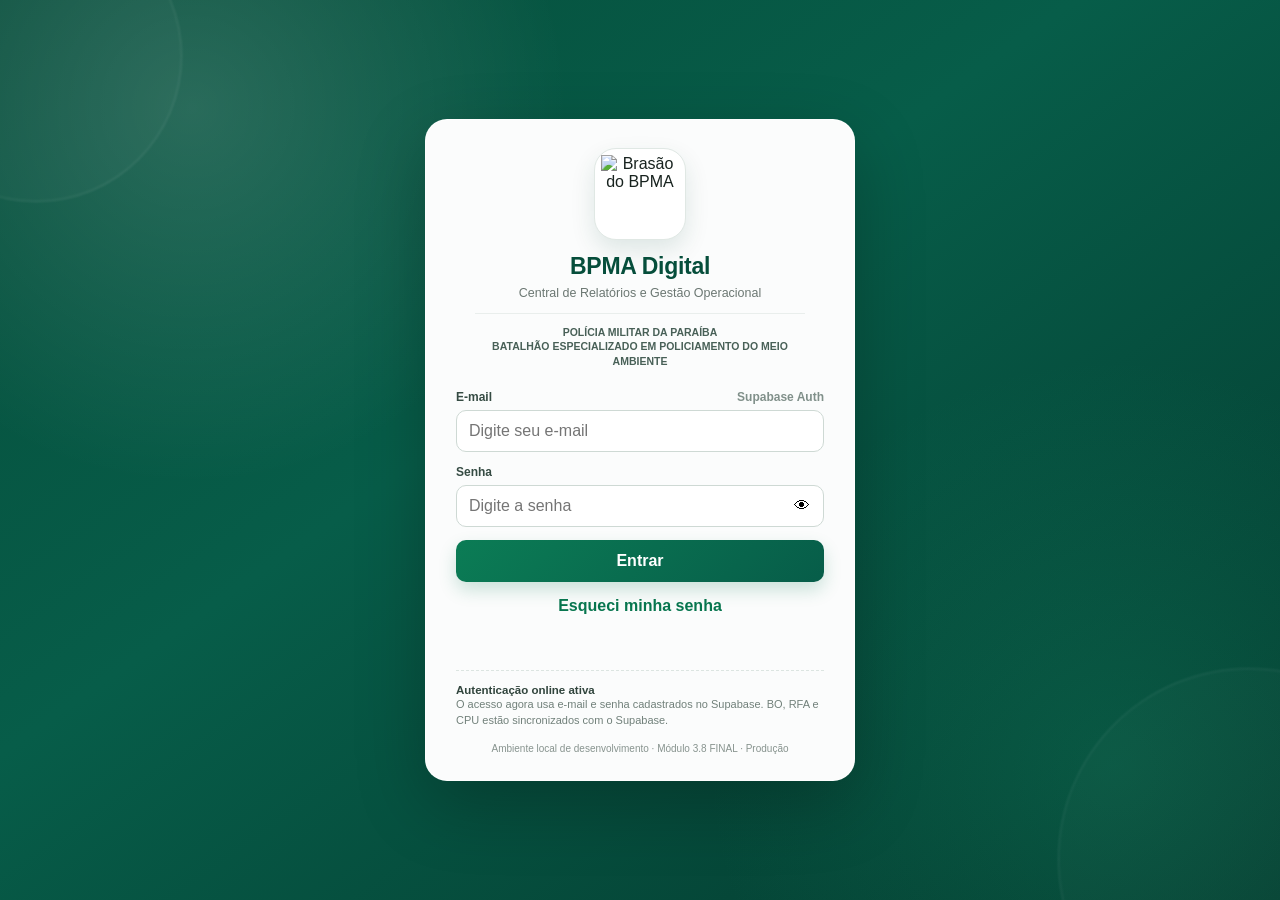
==== index.html @ 945efe62 "Add files via upload" ====
<!DOCTYPE html>
<html lang="pt-BR">
<head>
<meta charset="utf-8">
<meta name="viewport" content="width=device-width, initial-scale=1">
<title>BPMA Digital — Produção · 3.8 FINAL</title>
<meta name="theme-color" content="#064e3b">
<meta name="application-name" content="BPMA Digital">
<meta name="apple-mobile-web-app-capable" content="yes">
<meta name="apple-mobile-web-app-status-bar-style" content="default">
<link rel="manifest" href="manifest.webmanifest">
<link rel="icon" type="image/png" href="https://png.pngtree.com/png-vector/20240531/ourlarge/pngtree-crested-caracara-bird-png-image_12588698.png">
<link rel="shortcut icon" type="image/png" href="https://png.pngtree.com/png-vector/20240531/ourlarge/pngtree-crested-caracara-bird-png-image_12588698.png">
<link rel="apple-touch-icon" href="https://png.pngtree.com/png-vector/20240531/ourlarge/pngtree-crested-caracara-bird-png-image_12588698.png">
<style>
:root{
  --green:#064e3b;--green2:#08764f;--green3:#0f7a5a;--bg:#f3f6f5;--card:#fff;
  --text:#18231f;--muted:#6b7772;--border:#dce5e1;--danger:#a32632;--warn:#9b6a00;
  --shadow:0 10px 30px rgba(0,0,0,.06)
}
*{box-sizing:border-box}
body{margin:0;font-family:Inter,-apple-system,BlinkMacSystemFont,"Segoe UI",Roboto,Arial,sans-serif;background:var(--bg);color:var(--text)}
button,input,select{font:inherit}.hidden{display:none!important}
.protocol-warning{background:#fff4d7;color:#674f00;border-bottom:1px solid #e6d08a;padding:9px 12px;text-align:center;font-size:12px;font-weight:800}

/* Login */
.login-screen{
  min-height:100vh;display:grid;place-items:center;padding:22px;position:relative;overflow:hidden;
  background:
    radial-gradient(circle at 15% 12%,rgba(255,255,255,.14),transparent 28%),
    radial-gradient(circle at 87% 85%,rgba(22,153,111,.24),transparent 30%),
    linear-gradient(145deg,#064e3b 0%,#075d49 42%,#043a2e 100%);
}
.login-screen::before,.login-screen::after{
  content:"";position:absolute;border-radius:50%;pointer-events:none;filter:blur(1px);
  animation:loginFloat 10s ease-in-out infinite alternate;
}
.login-screen::before{
  width:290px;height:290px;left:-110px;top:-90px;
  border:1px solid rgba(255,255,255,.12);background:rgba(255,255,255,.025);
}
.login-screen::after{
  width:380px;height:380px;right:-160px;bottom:-150px;
  border:1px solid rgba(255,255,255,.10);background:rgba(255,255,255,.02);
  animation-delay:-4s;
}
@keyframes loginFloat{
  from{transform:translate3d(0,0,0) scale(1)}
  to{transform:translate3d(18px,-14px,0) scale(1.04)}
}
.login-card{
  width:min(430px,100%);position:relative;z-index:2;
  background:rgba(255,255,255,.985);border:1px solid rgba(255,255,255,.78);
  border-radius:22px;box-shadow:0 24px 70px rgba(0,0,0,.24);
  padding:28px 30px 26px;animation:loginEnter .55s cubic-bezier(.2,.8,.2,1) both;
}
@keyframes loginEnter{
  from{opacity:0;transform:translateY(20px) scale(.985)}
  to{opacity:1;transform:translateY(0) scale(1)}
}
.login-card.shake{animation:loginShake .34s ease}
@keyframes loginShake{
  0%,100%{transform:translateX(0)}
  25%{transform:translateX(-7px)}
  50%{transform:translateX(7px)}
  75%{transform:translateX(-4px)}
}
.brand-login{text-align:center;margin-bottom:22px}
.login-logo-wrap{
  width:92px;height:92px;margin:0 auto 13px;display:grid;place-items:center;
  border-radius:22px;background:#fff;border:1px solid #e0e8e4;
  box-shadow:0 10px 24px rgba(6,78,59,.12);
  transition:transform .25s ease,box-shadow .25s ease;
}
.login-logo-wrap:hover{transform:translateY(-3px) scale(1.025);box-shadow:0 14px 30px rgba(6,78,59,.18)}
.login-logo-wrap img{width:78px;height:78px;object-fit:contain;display:block}
.brand-login h1{margin:0;font-size:23px;letter-spacing:-.3px;color:var(--green)}
.brand-login p{margin:6px 0 0;color:var(--muted);font-size:12.5px}
.login-institution{
  margin:13px auto 0;padding-top:11px;border-top:1px solid #e9eeec;
  max-width:330px;color:#486057;font-size:10.5px;line-height:1.35;font-weight:700;
}
.form-row{margin-bottom:13px}
.form-row label{display:flex;align-items:center;justify-content:space-between;font-size:12px;font-weight:800;margin-bottom:6px;color:#354b43}
.form-row input,.form-row select,.filterbar input,.filterbar select{
  width:100%;border:1px solid #ced9d4;border-radius:10px;padding:11px 12px;outline:none;background:#fff;
  transition:border-color .2s ease,box-shadow .2s ease,transform .12s ease;
}
.form-row input:focus,.form-row select:focus,.filterbar input:focus,.filterbar select:focus{
  border-color:#148a66;box-shadow:0 0 0 3px rgba(20,138,102,.12);
}
.password-wrap{position:relative}
.password-wrap input{padding-right:48px}
.eye{
  position:absolute;right:6px;top:50%;transform:translateY(-50%);border:0;background:transparent;
  cursor:pointer;padding:8px;border-radius:8px;transition:background .2s ease
}
.eye:hover{background:#eef5f2}
.caps-warning{
  display:none;margin:-5px 0 10px;color:#8a6500;background:#fff7dd;border:1px solid #ead898;
  border-radius:8px;padding:7px 9px;font-size:10.5px;font-weight:800
}
.caps-warning.show{display:block}
.btn-primary{
  width:100%;border:0;border-radius:10px;background:linear-gradient(135deg,#0b7c55,#075d49);
  color:#fff;padding:12px 14px;font-weight:900;cursor:pointer;position:relative;overflow:hidden;
  transition:transform .15s ease,box-shadow .2s ease,filter .2s ease;
  box-shadow:0 8px 18px rgba(8,118,79,.20)
}
.btn-primary:hover{transform:translateY(-1px);box-shadow:0 11px 22px rgba(8,118,79,.26);filter:brightness(1.025)}
.btn-primary:active{transform:translateY(0)}
.btn-primary.loading{pointer-events:none;opacity:.84}
.btn-primary.loading::after{
  content:"";display:inline-block;width:13px;height:13px;margin-left:9px;vertical-align:-2px;
  border:2px solid rgba(255,255,255,.45);border-top-color:#fff;border-radius:50%;
  animation:loginSpin .7s linear infinite
}
@keyframes loginSpin{to{transform:rotate(360deg)}}
.login-msg{min-height:20px;margin-top:10px;font-size:12px;font-weight:800;text-align:center}
.login-msg.error{color:var(--danger)}
.login-msg.success{color:#08764f}
.demo{margin-top:15px;border-top:1px dashed var(--border);padding-top:13px}
.demo-title{display:flex;justify-content:space-between;align-items:center;gap:8px}
.demo-title b{font-size:11.5px;color:#31453d}
.demo-toggle{
  border:0;background:#eef5f2;color:#075d49;border-radius:999px;padding:5px 9px;
  font-size:10.5px;font-weight:800;cursor:pointer
}
.demo-grid{display:grid;grid-template-columns:1fr 1fr;gap:7px;margin-top:9px;max-height:180px;opacity:1;overflow:hidden;transition:max-height .3s ease,opacity .25s ease,margin .3s ease}
.demo-grid.collapsed{max-height:0;opacity:0;margin-top:0}
.demo button[data-demo]{
  border:1px solid #d4dfda;background:#f9fbfa;border-radius:9px;padding:8px;font-size:10.5px;cursor:pointer;text-align:left;
  transition:background .2s ease,border-color .2s ease,transform .12s ease
}
.demo button[data-demo]:hover{background:#eef7f3;border-color:#b8d5c9;transform:translateY(-1px)}
.login-footer{text-align:center;margin-top:14px;font-size:10px;color:#87938e}
@media(max-width:520px){
  .login-card{padding:24px 20px 22px;border-radius:18px}
  .login-logo-wrap{width:82px;height:82px}
  .login-logo-wrap img{width:69px;height:69px}
  .demo-grid{grid-template-columns:1fr}
}
/* App */
.app{display:grid;grid-template-columns:255px minmax(0,1fr);min-height:100vh}
.sidebar{background:linear-gradient(180deg,#064e3b,#043a2e);color:#fff;padding:16px 12px;position:sticky;top:0;height:100vh;display:flex;flex-direction:column}
.brand{
  padding:8px 10px 18px;
  border-bottom:1px solid rgba(255,255,255,.12);
  margin-bottom:14px;
}
.brand-logo{
  display:block;
  width:64px;
  height:64px;
  object-fit:contain;
  margin:0 auto 10px auto;
  background:#fff;
  border-radius:12px;
  padding:4px;
  box-shadow:0 6px 18px rgba(0,0,0,.20)
}
.brand strong{display:block;font-size:17px;line-height:1.15}
.brand small{opacity:.82;display:block;margin-top:4px}
.userbox{background:rgba(255,255,255,.09);border:1px solid rgba(255,255,255,.10);border-radius:12px;padding:10px;margin-bottom:12px}
.userbox b{font-size:13px}.userbox small{display:block;opacity:.8;margin-top:3px}
.nav{display:grid;gap:6px;overflow:auto;padding-right:2px}.nav button{border:0;background:transparent;color:#e9f7f2;text-align:left;padding:10px 11px;border-radius:9px;cursor:pointer;font-size:13px;font-weight:700}
.nav button:hover,.nav button.active{background:rgba(255,255,255,.13)}
.side-bottom{margin-top:auto;padding-top:12px}.logout{width:100%;border:1px solid rgba(255,255,255,.22);background:transparent;color:#fff;border-radius:9px;padding:9px;cursor:pointer;font-weight:800}
.main{min-width:0;padding:18px 20px 40px}.mobile-head{display:none}
.topbar{display:flex;justify-content:space-between;align-items:center;gap:12px;margin-bottom:16px}.topbar h2{margin:0;color:#075d49}
.badge{font-size:11px;padding:6px 9px;border-radius:999px;background:#e8f3ef;color:#075d49;font-weight:800}
.cards{display:grid;grid-template-columns:repeat(4,minmax(0,1fr));gap:12px}
.kpi,.panel,.module-card{background:#fff;border:1px solid var(--border);border-radius:14px;box-shadow:var(--shadow)}
.kpi{padding:16px}.kpi small{color:var(--muted);font-weight:700}.kpi b{display:block;font-size:25px;margin-top:6px;color:var(--green)}
.panel{padding:16px;margin-top:14px}.panel h3{margin:0 0 12px;color:#174d3b}
.module-grid{display:grid;grid-template-columns:repeat(3,minmax(0,1fr));gap:12px}.module-card{padding:16px}.module-card h4{margin:0 0 6px;color:#174d3b}.module-card p{font-size:12px;color:var(--muted);min-height:34px}
.actions{display:flex;gap:8px;flex-wrap:wrap}.btn{border:1px solid #cfd9d5;background:#fff;color:#174d3b;border-radius:9px;padding:8px 10px;font-weight:800;cursor:pointer;text-decoration:none;font-size:12px}
.btn.primary{background:var(--green2);border-color:var(--green2);color:#fff}.btn.danger{color:var(--danger);border-color:#e2b7bd}.btn.warn{color:#7a5b00;border-color:#e5cf8b;background:#fffaf0}
.table-wrap{overflow:auto;border:1px solid var(--border);border-radius:12px}table{width:100%;border-collapse:collapse;background:#fff;font-size:12px}
th,td{padding:10px;border-bottom:1px solid #edf1ef;text-align:left;white-space:nowrap}th{background:#f8fbfa;color:#3c5048}
.status{display:inline-block;padding:4px 7px;border-radius:999px;font-size:10px;font-weight:800}
.status.ativo{background:#e6f4ee;color:#08764f}.status.rascunho{background:#fff4d7;color:#8a6500}.status.finalizado{background:#e8eef9;color:#325a96}.status.reaberto{background:#f2e9ff;color:#6e3ca1}
.note{font-size:11px;color:var(--muted);margin-top:8px}
.filterbar{display:grid;grid-template-columns:1.3fr .8fr .8fr .8fr auto;gap:8px;margin-bottom:12px}
.form-grid{display:grid;grid-template-columns:repeat(4,minmax(0,1fr));gap:10px}.form-grid .span2{grid-column:span 2}.form-grid .span4{grid-column:span 4}
.form-grid label{display:block;font-size:11px;font-weight:800;margin-bottom:5px}.form-grid input,.form-grid select{width:100%;border:1px solid #d5dfdb;border-radius:8px;padding:9px}
.empty{padding:28px;text-align:center;color:var(--muted)}
.quick-info{display:flex;gap:10px;flex-wrap:wrap;margin-bottom:12px}.quick-info span{background:#f7faf8;border:1px solid #e1e8e5;border-radius:999px;padding:6px 9px;font-size:11px;font-weight:700;color:#496057}

@media(max-width:980px){.cards{grid-template-columns:repeat(2,1fr)}.module-grid{grid-template-columns:repeat(2,1fr)}.form-grid{grid-template-columns:repeat(2,1fr)}.filterbar{grid-template-columns:1fr 1fr}}
@media(max-width:760px){
  .app{display:block}.sidebar{position:fixed;left:-280px;width:260px;z-index:50;transition:.25s}.sidebar.open{left:0}
  .main{padding:12px 10px 30px}.mobile-head{display:flex;align-items:center;justify-content:space-between;background:var(--green);color:#fff;margin:-12px -10px 12px;padding:11px 12px;position:sticky;top:0;z-index:40}
  .mobile-head button{border:0;background:rgba(255,255,255,.14);color:#fff;border-radius:8px;padding:7px 9px}.cards,.module-grid,.form-grid,.filterbar{grid-template-columns:1fr}
  .form-grid .span2,.form-grid .span4{grid-column:span 1}.topbar{align-items:flex-start}th,td{padding:9px 8px}
}

.stats-filterbar{
  display:grid;
  grid-template-columns:1fr 1fr 1.2fr 1fr auto;
  gap:8px;
  margin-bottom:14px;
  align-items:end;
}
.stats-filterbar label{
  display:block;
  font-size:10.5px;
  font-weight:800;
  color:#455a52;
  margin-bottom:5px;
}
.stats-filterbar input,
.stats-filterbar select{
  width:100%;
  border:1px solid #ced9d4;
  border-radius:9px;
  padding:9px 10px;
  background:#fff;
  outline:none;
}
.stats-section{margin-top:14px}
.stats-section h3{
  margin:0;
  padding:11px 13px;
  border-bottom:1px solid #e5ece8;
  font-size:14px;
  color:#174d3b;
}
.stats-grid{
  display:grid;
  grid-template-columns:repeat(4,minmax(0,1fr));
  gap:9px;
  padding:12px;
}
.stat-item{
  background:#f8fbfa;
  border:1px solid #e1e9e5;
  border-radius:11px;
  padding:11px 12px;
}
.stat-item small{
  display:block;
  color:#66756f;
  font-size:10.5px;
  font-weight:700;
  line-height:1.25;
}
.stat-item b{
  display:block;
  color:#075d49;
  font-size:23px;
  line-height:1;
  margin-top:7px;
}
.stat-item .unit{
  display:inline;
  margin-left:3px;
  font-size:10px;
  color:#6b7772;
  font-weight:700;
}
.stats-source{
  background:#eaf5f0;
  border:1px solid #cfe5dc;
  color:#075d49;
  padding:9px 11px;
  border-radius:10px;
  font-size:11px;
  font-weight:800;
  margin-bottom:12px;
}
@media(max-width:980px){
  .stats-grid{grid-template-columns:repeat(2,1fr)}
  .stats-filterbar{grid-template-columns:1fr 1fr}
}
@media(max-width:600px){
  .stats-grid,.stats-filterbar{grid-template-columns:1fr}
}


.layer-control{
  margin-top:14px;
  background:#fff;
  border:1px solid var(--border);
  border-radius:14px;
  box-shadow:var(--shadow);
  overflow:hidden
}
.layer-control-head{
  padding:14px 16px;
  border-bottom:1px solid #e8efec
}
.layer-control-head h3{margin:0 0 4px;color:#174d3b}
.layer-control-head p{margin:0;color:var(--muted);font-size:11px}
.layer-grid{
  display:grid;
  grid-template-columns:1fr 1fr;
  gap:12px;
  padding:14px
}
.layer-card{
  border:1px solid #dfe8e4;
  border-radius:12px;
  padding:13px;
  background:#fbfdfc
}
.layer-card h4{margin:0 0 10px;color:#075d49;font-size:14px}
.report-toggle-row{
  display:flex;
  align-items:center;
  justify-content:space-between;
  gap:12px;
  padding:9px 0;
  border-top:1px solid #edf2f0
}
.report-toggle-row:first-of-type{border-top:0}
.report-toggle-row .txt b{display:block;font-size:12px;color:#2f443c}
.report-toggle-row .txt small{display:block;color:#78847f;font-size:10px;margin-top:2px}
.switch{
  position:relative;
  width:46px;
  height:25px;
  flex:0 0 auto
}
.switch input{opacity:0;width:0;height:0}
.switch span{
  position:absolute;inset:0;
  background:#cfd8d4;
  border-radius:999px;
  cursor:pointer;
  transition:.2s
}
.switch span:before{
  content:"";
  position:absolute;
  width:19px;height:19px;
  left:3px;top:3px;
  background:#fff;
  border-radius:50%;
  box-shadow:0 2px 5px rgba(0,0,0,.16);
  transition:.2s
}
.switch input:checked + span{background:#08764f}
.switch input:checked + span:before{transform:translateX(21px)}
.layer-status{
  display:inline-block;
  margin-top:8px;
  padding:5px 8px;
  border-radius:999px;
  background:#eaf5f0;
  color:#08764f;
  font-size:10px;
  font-weight:800
}
@media(max-width:760px){.layer-grid{grid-template-columns:1fr}}


/* ===== Módulo 3.8 FINAL · Produção ===== */
.user-admin-grid{
  display:grid;
  grid-template-columns:repeat(12,minmax(0,1fr));
  gap:10px;
}
.user-admin-grid .f{grid-column:span 3}
.user-admin-grid .f.s6{grid-column:span 6}
.user-admin-grid .f.s12{grid-column:span 12}
.user-admin-grid label{display:block;font-size:11px;font-weight:800;margin-bottom:5px;color:#3e4d48}
.user-admin-grid input,.user-admin-grid select{
  width:100%;box-sizing:border-box;border:1px solid #d8e0dc;border-radius:8px;
  padding:10px 11px;background:#fff;color:#18231f;outline:none
}
.user-admin-grid input:focus,.user-admin-grid select:focus{
  border-color:#15946b;box-shadow:0 0 0 3px rgba(21,148,107,.12)
}
.user-table-actions{display:flex;gap:6px;flex-wrap:wrap}
.user-table-actions .btn{padding:7px 9px;font-size:11px}
.user-email{font-size:10px;color:#728078;margin-top:2px}
.status.inativo{background:#f6e9ea;color:#9d2029}
.supabase-user-loading{text-align:center;padding:22px;color:#68736f}
.user-dialog{
  width:min(620px,calc(100vw - 24px));
  border:0;border-radius:16px;padding:0;
  box-shadow:0 24px 60px rgba(0,0,0,.25)
}
.user-dialog::backdrop{background:rgba(15,23,42,.65)}
.user-dialog .dlg-head{
  display:flex;align-items:center;justify-content:space-between;gap:10px;
  padding:15px 17px;border-bottom:1px solid #e5ece9
}
.user-dialog .dlg-head h3{margin:0;color:#075d49;font-size:16px}
.user-dialog .dlg-body{padding:15px 17px}
.user-dialog .dlg-actions{
  padding:12px 17px;border-top:1px solid #e5ece9;display:flex;justify-content:flex-end;gap:8px
}
.user-dialog .close-x{
  border:0;background:transparent;font-size:22px;cursor:pointer;color:#66736e
}
.user-mini-note{
  padding:9px 11px;border-radius:9px;background:#f3f7f5;border:1px solid #dfe8e4;
  font-size:11px;color:#54625c;line-height:1.4
}
@media(max-width:760px){
  .user-admin-grid .f,.user-admin-grid .f.s6{grid-column:span 12}
  .user-table-actions{flex-direction:column}
  .user-table-actions .btn{width:100%}
}


/* ===== BPMA Digital 3.8 FINAL ===== */
.login-secondary{
  width:100%;border:0;background:transparent;color:#08764f;font-weight:800;
  padding:10px 8px;margin-top:5px;cursor:pointer
}
.login-secondary:hover{text-decoration:underline}
.final-grid{
  display:grid;grid-template-columns:repeat(12,minmax(0,1fr));gap:12px
}
.final-grid>.span4{grid-column:span 4}
.final-grid>.span6{grid-column:span 6}
.final-grid>.span12{grid-column:span 12}
.final-card{
  border:1px solid var(--border);border-radius:12px;padding:13px;background:#fbfdfc
}
.final-card h4{margin:0 0 7px;color:#075d49}
.final-card p{font-size:11px;color:var(--muted);line-height:1.45;margin:0 0 10px}
.final-status{
  display:inline-flex;align-items:center;gap:6px;background:#eaf5f0;color:#08764f;
  border-radius:999px;padding:5px 9px;font-size:10px;font-weight:800
}
.audit-filters{
  display:grid;grid-template-columns:repeat(5,minmax(0,1fr));gap:8px;align-items:end
}
.audit-filters label{display:block;font-size:10px;font-weight:800;margin-bottom:4px;color:#56645f}
.audit-filters input,.audit-filters select{
  width:100%;padding:9px;border:1px solid var(--border);border-radius:8px;background:#fff
}
.audit-details{
  max-width:330px;white-space:normal;overflow-wrap:anywhere;font-size:10px;color:#596861
}
.security-note{
  border-left:4px solid #08764f;background:#f1f8f5;padding:10px 12px;border-radius:8px;
  color:#44534d;font-size:11px;line-height:1.5
}
.reset-dialog{
  width:min(430px,calc(100vw - 24px));border:0;border-radius:16px;padding:0;
  box-shadow:0 24px 60px rgba(0,0,0,.25)
}
.reset-dialog::backdrop{background:rgba(15,23,42,.65)}
.reset-dialog .dlg-head{padding:15px 17px;border-bottom:1px solid #e5ece9}
.reset-dialog .dlg-head h3{margin:0;color:#075d49}
.reset-dialog .dlg-body{padding:15px 17px}
.reset-dialog .dlg-actions{padding:12px 17px;border-top:1px solid #e5ece9;display:flex;gap:8px;justify-content:flex-end}
.reset-dialog label{font-size:11px;font-weight:800;display:block;margin:8px 0 5px}
.reset-dialog input{width:100%;padding:10px;border:1px solid var(--border);border-radius:8px}
.install-hidden{display:none!important}
@media(max-width:900px){
  .audit-filters{grid-template-columns:1fr 1fr}
  .final-grid>.span4,.final-grid>.span6{grid-column:span 12}
}
@media(max-width:520px){
  .audit-filters{grid-template-columns:1fr}
}

</style>
</head>
<body>
<div id="protocolWarning" class="protocol-warning hidden">Para salvar e reabrir relatórios entre páginas, abra o sistema pelo arquivo <b>INICIAR_BPMA.bat</b>.</div>

<section id="loginScreen" class="login-screen">
  <div class="login-card" id="loginCard">
    <div class="brand-login">
      <div class="login-logo-wrap">
        <img src="assets/bpma.jpg" alt="Brasão do BPMA">
      </div>
      <h1>BPMA Digital</h1>
      <p>Central de Relatórios e Gestão Operacional</p>
      <div class="login-institution">
        POLÍCIA MILITAR DA PARAÍBA<br>
        BATALHÃO ESPECIALIZADO EM POLICIAMENTO DO MEIO AMBIENTE
      </div>
    </div>

    <div class="form-row">
      <label for="loginUser">E-mail <span style="font-weight:600;color:#80908a">Supabase Auth</span></label>
      <input id="loginUser" type="email" autocomplete="email" inputmode="email" placeholder="Digite seu e-mail">
    </div>

    <div class="form-row">
      <label for="loginPass">Senha</label>
      <div class="password-wrap">
        <input id="loginPass" type="password" autocomplete="current-password" placeholder="Digite a senha">
        <button class="eye" id="togglePass" type="button" title="Mostrar ou ocultar senha">👁</button>
      </div>
    </div>

    <div id="capsWarning" class="caps-warning">Caps Lock está ativado.</div>

    <button class="btn-primary" id="loginBtn" type="button">Entrar</button>
    <button class="login-secondary" id="forgotPassBtn" type="button">Esqueci minha senha</button>
    <div id="loginMsg" class="login-msg"></div>
    <div class="demo" style="text-align:left">
      <div class="demo-title"><b>Autenticação online ativa</b></div>
      <div style="font-size:11px;color:#71807a;line-height:1.5">O acesso agora usa e-mail e senha cadastrados no Supabase. BO, RFA e CPU estão sincronizados com o Supabase.</div>
    </div>

    <div class="login-footer">Ambiente local de desenvolvimento · Módulo 3.8 FINAL · Produção</div>
  </div>
</section>

<section id="appScreen" class="app hidden">
  <aside class="sidebar" id="sidebar">
    <div class="brand">
      <img class="brand-logo" src="[data-uri]" alt="Brasão do BPMA">
      <strong>BPMA Digital</strong>
      <small>Módulo 3.8 FINAL · Produção · BO + RFA + CPU online</small>
    </div>
    <div class="userbox"><b id="sideUserName">Usuário</b><small id="sideUserRole">Perfil</small><small id="sideUserUnit">Unidade</small></div>
    <nav class="nav" id="nav"></nav>
    <div class="side-bottom"><button class="logout" id="logoutBtn">Sair</button></div>
  </aside>
  <main class="main">
    <div class="mobile-head"><b>BPMA Digital</b><button id="menuBtn">☰ Menu</button></div>
    <div class="topbar"><div><h2 id="pageTitle">Painel inicial</h2><div class="note" id="pageSubtitle">Sistema local</div></div><span class="badge" id="profileBadge"></span></div>
    <div id="content"></div>
  </main>
</section>


<dialog id="resetPasswordDialog" class="reset-dialog">
  <div class="dlg-head"><h3 id="resetPasswordTitle">Definir nova senha</h3></div>
  <div class="dlg-body">
    <div class="security-note">Use pelo menos 8 caracteres. Evite reutilizar a senha de outros serviços.</div>
    <label for="resetPassword1">Nova senha</label>
    <input id="resetPassword1" type="password" autocomplete="new-password">
    <label for="resetPassword2">Confirmar nova senha</label>
    <input id="resetPassword2" type="password" autocomplete="new-password">
    <div id="resetPasswordMsg" class="note"></div>
  </div>
  <div class="dlg-actions">
    <button type="button" class="btn" id="cancelResetPassword">Cancelar</button>
    <button type="button" class="btn primary" id="saveResetPassword">Salvar nova senha</button>
  </div>
</dialog>

<script src="supabase-config.js"></script>
<script src="supabase-auth.js"></script>
<script src="supabase-users.js"></script>
<script src="supabase-bo.js"></script>
<script src="supabase-rfa.js"></script>
<script src="supabase-cpu.js"></script>
<script src="supabase-system.js"></script>
<script src="security.js"></script>
<script src="pwa.js"></script>
<script>
const USERS_KEY='bpma_local_users_v1';
const SESSION_KEY='bpma_local_session_v1';
const REPORTS_KEY='bpma_local_reports_v2';
const LAYER_REPORTS_KEY='bpma_layer_reports_v1';

const roleLabels={admin:'Admin',p3:'BPMA/P3',gestor:'Gestores',cpu:'CPU',operacional:'Operacional'};
const permissions={
  admin:['dashboard','bo','rfa','cpu','banco','painel','estatisticas','auditoria','usuarios','config'],
  p3:['dashboard','bo','rfa','cpu','banco','estatisticas','auditoria'],
  gestor:['dashboard','bo','rfa','cpu','estatisticas'],
  cpu:['dashboard','bo','rfa','cpu'],
  operacional:['dashboard','bo','rfa']
};
const menuDefs=[
  ['dashboard','Início'],
  ['bo','Boletim de Ocorrência'],
  ['rfa','Fiscalização Ambiental'],
  ['cpu','Relatório de Serviço'],
  ['banco','Banco de Relatórios'],
  ['painel','Painel Gerencial'],
  ['estatisticas','Estatísticas'],
  ['auditoria','Auditoria'],
  ['usuarios','Gestão de Usuários'],
  ['config','Configurações']
];
const defaults=[
  {id:1,user:'admin',pass:'123456',name:'Administrador Local',role:'admin',unit:'BPMA',active:true},
  {id:2,user:'p3',pass:'123456',name:'Usuário P3',role:'p3',unit:'BPMA/P3',active:true},
  {id:3,user:'gestor',pass:'123456',name:'Gestor de Teste',role:'gestor',unit:'1ª CPMA',active:true},
  {id:4,user:'cpu',pass:'123456',name:'CPU de Teste',role:'cpu',unit:'1ª CPMA',active:true},
  {id:5,user:'operacional',pass:'123456',name:'Operacional de Teste',role:'operacional',unit:'1ª CPMA',active:true}
];
const defaultLayerReports={
  cpu:{bo:true,rfa:true,cpu:true},
  operacional:{bo:true,rfa:true,cpu:false}
};

function getLayerReports(){
  let cfg=null;
  try{cfg=JSON.parse(localStorage.getItem(LAYER_REPORTS_KEY)||'null')}catch(e){cfg=null}
  if(!cfg){
    cfg=JSON.parse(JSON.stringify(defaultLayerReports));
    localStorage.setItem(LAYER_REPORTS_KEY,JSON.stringify(cfg));
  }
  cfg.cpu={...defaultLayerReports.cpu,...(cfg.cpu||{})};
  cfg.operacional={...defaultLayerReports.operacional,...(cfg.operacional||{})};
  return cfg;
}
function setLayerReports(cfg){
  localStorage.setItem(LAYER_REPORTS_KEY,JSON.stringify(cfg));
}
function layerReportEnabled(role,type){
  type=String(type||'').toLowerCase();
  if(role!=='cpu' && role!=='operacional') return true;
  const cfg=getLayerReports();
  return cfg?.[role]?.[type] !== false;
}

let session=null;
let supabaseUsersCache=[];
let userManagementBusy=false;

let bankFilters={q:'',tipo:'',status:'',unidade:''};
let statsFilters={inicio:'',fim:'',unidade:'',status:'Finalizado'};
let auditFilters={inicio:'',fim:'',action:''};
let auditCache=[];

function getUsers(){let u=JSON.parse(localStorage.getItem(USERS_KEY)||'null');if(!u){u=defaults;localStorage.setItem(USERS_KEY,JSON.stringify(u))}return u}
function setUsers(u){localStorage.setItem(USERS_KEY,JSON.stringify(u))}
let remoteBOCache=[];
let remoteRFACache=[];
let remoteCPUCache=[];
let remoteRefreshInFlight=false;

function getReports(){
  return [...remoteBOCache,...remoteRFACache,...remoteCPUCache];
}
function setReports(){
  // Módulo 3.5: BO, RFA e CPU usam o Supabase como fonte oficial.
}
function upsertRemoteBO(record){
  if(!record)return;
  const idx=remoteBOCache.findIndex(x=>String(x.id)===String(record.id));
  if(idx>=0) remoteBOCache[idx]=record;
  else remoteBOCache.unshift(record);
  remoteBOCache.sort((a,b)=>(b.updatedAt||b.createdAt||'').localeCompare(a.updatedAt||a.createdAt||''));
}
function upsertRemoteRFA(record){
  if(!record)return;
  const idx=remoteRFACache.findIndex(x=>String(x.id)===String(record.id));
  if(idx>=0) remoteRFACache[idx]=record;
  else remoteRFACache.unshift(record);
  remoteRFACache.sort((a,b)=>(b.updatedAt||b.createdAt||'').localeCompare(a.updatedAt||a.createdAt||''));
}
function upsertRemoteCPU(record){
  if(!record)return;
  const idx=remoteCPUCache.findIndex(x=>String(x.id)===String(record.id));
  if(idx>=0) remoteCPUCache[idx]=record;
  else remoteCPUCache.unshift(record);
  remoteCPUCache.sort((a,b)=>(b.updatedAt||b.createdAt||'').localeCompare(a.updatedAt||a.createdAt||''));
}
async function loadRemoteBOs(){
  if(!session || !window.BPMA_BO)return [];
  remoteBOCache=await window.BPMA_BO.listVisible();
  return remoteBOCache;
}
async function loadRemoteRFAs(){
  if(!session || !window.BPMA_RFA)return [];
  remoteRFACache=await window.BPMA_RFA.listVisible();
  return remoteRFACache;
}
async function loadRemoteCPUs(){
  if(!session || !window.BPMA_CPU)return [];
  remoteCPUCache=await window.BPMA_CPU.listVisible();
  return remoteCPUCache;
}
async function loadRemoteReports(){
  await Promise.all([loadRemoteBOs(),loadRemoteRFAs(),loadRemoteCPUs()]);
  return getReports();
}
async function refreshRemoteReportsPage(page){
  if(remoteRefreshInFlight || !session)return;
  if(!['dashboard','bo','rfa','cpu','banco','painel','estatisticas'].includes(page))return;
  remoteRefreshInFlight=true;
  try{
    await loadRemoteReports();
    const current=(location.hash||'#dashboard').replace('#','');
    if(current===page || (page==='dashboard'&&!location.hash)){
      content.innerHTML=renderPage(page);
      bindPage(page);
    }
  }catch(err){
    console.warn('Não foi possível atualizar relatórios do Supabase:',err);
  }finally{
    remoteRefreshInFlight=false;
  }
}
function allowed(page){
  if(!session) return false;

  // Relatórios das camadas CPU e Operacional podem ser ativados/desativados pelo Admin.
  if((session.role==='cpu'||session.role==='operacional') && ['bo','rfa','cpu'].includes(page)){
    // CPU report may be administratively enabled for Operacional even though it was not in the old static array.
    if(page==='cpu' && session.role==='operacional') return layerReportEnabled(session.role,page);
    return permissions[session.role].includes(page) && layerReportEnabled(session.role,page);
  }

  return permissions[session.role].includes(page);
}
function reportTypeAllowed(type){
  const key=String(type||'').toLowerCase();
  if(!allowed(key)) return false;
  return layerReportEnabled(session.role,key);
}

function visibleReports(){
  let rows=getReports().filter(r=>reportTypeAllowed(r.tipo));
  if(session.role==='cpu'||session.role==='operacional') rows=rows.filter(r=>String(r.authorId)===String(session.id));
  return rows.sort((a,b)=>(b.updatedAt||b.createdAt||'').localeCompare(a.updatedAt||a.createdAt||''));
}
function canCreate(type){
  if(session.role==='gestor') return false;
  return reportTypeAllowed(type);
}
function canEditRecord(r){
  if(session.role==='gestor') return false;
  if(session.role==='admin'||session.role==='p3') return true;
  const owner=String(r.authorId)===String(session.id);
  return owner && r.status!=='Finalizado';
}
function canDeleteRecord(r){
  if(session.role==='admin'||session.role==='p3') return true;
  const owner=String(r.authorId)===String(session.id);
  return owner && (r.status==='Rascunho'||r.status==='Reaberto');
}
function canReopenRecord(r){return (session.role==='admin'||session.role==='p3') && r.status==='Finalizado'}

function localDateKey(value){
  const d=value instanceof Date ? value : new Date(value);
  if(Number.isNaN(d.getTime())) return '';
  const y=d.getFullYear();
  const m=String(d.getMonth()+1).padStart(2,'0');
  const day=String(d.getDate()).padStart(2,'0');
  return `${y}-${m}-${day}`;
}

function isSharedBOTodayForCPU(r){
  if(!session || session.role!=='cpu') return false;
  if(!reportTypeAllowed('BO')) return false;
  if(!r || r.tipo!=='BO' || r.status!=='Finalizado') return false;
  if(String(r.unidade||'')!==String(session.unit||'')) return false;
  if(String(r.authorId)===String(session.id)) return false;

  // No ambiente local, "hoje" corresponde ao dia em que o BO foi finalizado.
  const reportDay=localDateKey(r.finalizedAt || r.updatedAt || r.createdAt);
  return reportDay===localDateKey(new Date());
}

function sharedBOTodayForCPU(){
  if(!session || session.role!=='cpu' || !reportTypeAllowed('BO')) return [];
  return getReports()
    .filter(isSharedBOTodayForCPU)
    .sort((a,b)=>(b.finalizedAt||b.updatedAt||b.createdAt||'').localeCompare(a.finalizedAt||a.updatedAt||a.createdAt||''));
}

function canViewRecord(r){
  if(!r || !reportTypeAllowed(r.tipo)) return false;
  if(session.role==='admin'||session.role==='p3'||session.role==='gestor') return true;
  if(String(r.authorId)===String(session.id)) return true;
  return isSharedBOTodayForCPU(r);
}

function canPrintRecent(r){
  if(!r || r.status!=='Finalizado') return false;
  if(!reportTypeAllowed(r.tipo)) return false;

  const owner=String(r.authorId)===String(session.id);
  if((session.role==='cpu'||session.role==='operacional') && owner) return true;

  // CPU também pode imprimir BO finalizado da mesma unidade no mesmo dia.
  return isSharedBOTodayForCPU(r);
}

async function login(){
  const email=loginUser.value.trim().toLowerCase(),pass=loginPass.value;
  const btn=loginBtn,card=document.getElementById('loginCard');

  loginMsg.textContent='';
  loginMsg.className='login-msg';

  if(!email||!pass){
    loginMsg.textContent='Preencha e-mail e senha.';
    loginMsg.classList.add('error');
    card.classList.remove('shake'); void card.offsetWidth; card.classList.add('shake');
    (!email?loginUser:loginPass).focus();
    return;
  }

  btn.disabled=true;
  btn.classList.add('loading');
  btn.textContent='Entrando';

  try{
    const auth=await window.BPMA_AUTH.signIn(email,pass);
    const profile=await window.BPMA_AUTH.profile(auth);

    if(!profile){
      await window.BPMA_AUTH.signOut();
      throw new Error('Seu usuário existe no Supabase, mas não possui perfil no BPMA Digital.');
    }
    if(profile.ativo!==true){
      await window.BPMA_AUTH.signOut();
      throw new Error('Seu acesso ao BPMA Digital está desativado.');
    }
    if(!roleLabels[profile.role]){
      await window.BPMA_AUTH.signOut();
      throw new Error('Perfil de acesso inválido. Procure o administrador.');
    }

    session={
      id:profile.id,
      user:profile.usuario||email,
      email,
      name:profile.nome||profile.usuario||email,
      role:profile.role,
      unit:profile.unidade||'BPMA',
      auth:'supabase'
    };
    // Mantido temporariamente porque BO/RFA/CPU ainda usam esta sessão local.
    localStorage.setItem(SESSION_KEY,JSON.stringify(session));

    try{await window.BPMA_USERS?.syncLayerSettingsToLocal?.()}catch(err){console.warn('Configurações remotas indisponíveis:',err)}
    try{await loadRemoteReports()}catch(err){console.warn('Relatórios remotos indisponíveis no login:',err)}

    loginMsg.textContent='Acesso autorizado pelo Supabase.';
    loginMsg.className='login-msg success';
    enterApp();
  }catch(err){
    localStorage.removeItem(SESSION_KEY);
    session=null;
    loginMsg.textContent=window.BPMA_AUTH?.friendlyError?.(err) || err.message || 'Não foi possível entrar.';
    loginMsg.className='login-msg error';
    card.classList.remove('shake'); void card.offsetWidth; card.classList.add('shake');
    loginPass.select();
  }finally{
    btn.disabled=false;
    btn.classList.remove('loading');
    btn.textContent='Entrar';
  }
}

let profileHeartbeatTimer=null;
function startProfileHeartbeat(){
  clearInterval(profileHeartbeatTimer);
  profileHeartbeatTimer=setInterval(async()=>{
    if(!session||session.auth!=='supabase')return;
    try{
      const auth=window.BPMA_AUTH?.loadSession?.();
      if(!auth)return;
      const profile=await window.BPMA_AUTH.profile(auth);
      if(!profile || profile.ativo!==true){
        clearInterval(profileHeartbeatTimer);
        alert('Seu acesso ao BPMA Digital foi desativado.');
        await logout();
      }
    }catch{}
  },60000);
}

function enterApp(){
  loginScreen.classList.add('hidden');appScreen.classList.remove('hidden');
  sideUserName.textContent=session.name;sideUserRole.textContent=roleLabels[session.role];sideUserUnit.textContent=session.unit;
  profileBadge.textContent=roleLabels[session.role]+' · '+session.unit;renderNav();
  const hash=(location.hash||'#dashboard').replace('#','');
  showPage(allowed(hash)?hash:'dashboard');
  startProfileHeartbeat();
  window.BPMA_SECURITY?.start?.({
    minutes:30,
    onTimeout:async()=>{
      await logout();
      loginMsg.textContent='Sessão encerrada por 30 minutos de inatividade.';
      loginMsg.className='login-msg error';
    }
  });
}
async function logout(){
  window.BPMA_SECURITY?.stop?.();
  clearInterval(profileHeartbeatTimer);
  logoutBtn.disabled=true;
  try{await window.BPMA_AUTH?.signOut?.()}catch{}
  localStorage.removeItem(SESSION_KEY);
  remoteBOCache=[];
  remoteRFACache=[];
  remoteCPUCache=[];
  session=null;
  appScreen.classList.add('hidden');
  loginScreen.classList.remove('hidden');
  loginPass.value='';
  loginMsg.textContent='Sessão encerrada.';
  loginMsg.className='login-msg success';
  logoutBtn.disabled=false;
  loginUser.focus();
}

function reportsMenuLabel(){
  return (session.role==='cpu'||session.role==='operacional') ? 'Meus Relatórios' : 'Banco de Relatórios';
}
function renderNav(){
  nav.innerHTML='';
  const visible=menuDefs.filter(m=>allowed(m[0]));
  let letterCode=65; // A

  visible.forEach(([key,rawLabel])=>{
    let label=rawLabel;
    if(key==='banco') label=reportsMenuLabel();

    const icon=key==='dashboard' ? '⌂' : String.fromCharCode(letterCode++);
    const b=document.createElement('button');
    b.dataset.page=key;
    b.innerHTML=`<span style="display:inline-block;width:24px">${icon}</span>${label}`;
    b.onclick=()=>{location.hash=key;showPage(key)};
    nav.appendChild(b);
  });
}
function showPage(page){
  if((session.role==='cpu'||session.role==='operacional') && page==='banco'){
    location.hash='dashboard';
    page='dashboard';
  }
  if(page==='painel' && session.role!=='admin'){
    location.hash='dashboard';
    page='dashboard';
  }
  if(!allowed(page)) return;
  document.querySelectorAll('#nav button').forEach(b=>b.classList.toggle('active',b.dataset.page===page));
  const defs={
    dashboard:['Painel inicial','Relatórios e pendências do ambiente local'],
    bo:['Boletim de Ocorrência','BO salvo e sincronizado pelo Supabase'],
    rfa:['Fiscalização Ambiental','RFA online com fotos no Supabase Storage'],
    cpu:['Relatório de Serviço CPU','Criar, salvar, finalizar e reabrir CPU'],
    banco:['Banco de Relatórios','Consulta, filtros e ações conforme permissão'],
    painel:['Painel Gerencial','Resumo por unidade e situação'],
    estatisticas:['Estatísticas','Indicadores dos Relatórios de Serviço CPU no Supabase'],
    auditoria:['Auditoria','Histórico de ações relevantes no sistema'],
    usuarios:['Gestão de Usuários','Administração dos acessos pelo Supabase'],
    config:['Configurações','Segurança, backup, senha, PWA e produção']
  };
  if(page==='banco' && (session.role==='cpu'||session.role==='operacional')){
    pageTitle.textContent='Meus Relatórios';
    pageSubtitle.textContent='Seus relatórios salvos, rascunhos e finalizados';
  }else{
    pageTitle.textContent=defs[page][0];
    pageSubtitle.textContent=defs[page][1];
  }
  content.innerHTML=renderPage(page);bindPage(page);sidebar.classList.remove('open');
  refreshRemoteReportsPage(page);
}

function renderPage(page){
  const reps=visibleReports();
  if(page==='dashboard'){
    return `<div class="cards">
      <div class="kpi"><small>Relatórios visíveis</small><b>${reps.length}</b></div>
      <div class="kpi"><small>Rascunhos</small><b>${reps.filter(r=>r.status==='Rascunho'||r.status==='Reaberto').length}</b></div>
      <div class="kpi"><small>Finalizados</small><b>${reps.filter(r=>r.status==='Finalizado').length}</b></div>
      <div class="kpi"><small>Seu perfil</small><b style="font-size:18px">${roleLabels[session.role]}</b></div>
    </div>
    <div class="panel"><h3>Acesso rápido</h3><div class="module-grid">
      ${allowed('bo')?moduleCard('Boletim de Ocorrência','BO online, sincronizado pelo Supabase.','bo'):''}
      ${allowed('rfa')?moduleCard('Fiscalização Ambiental','RFA online com fotos no Supabase Storage.','rfa'):''}
      ${allowed('cpu')?moduleCard('Relatório de Serviço CPU','CPU online com estatísticas sincronizadas.','cpu'):''}
      ${(session.role!=='cpu' && session.role!=='operacional' && allowed('banco'))?moduleCard('Banco de Relatórios','Localizar e reabrir relatórios.','banco'):''}
      ${allowed('painel')?moduleCard('Painel Gerencial','Resumo das unidades e status.','painel'):''}
    </div></div>
    ${session.role==='cpu'?renderSharedBOToday():''}
    ${renderRecent(reps.slice(0,(session.role==='cpu'||session.role==='operacional')?3:5))}`;
  }
  if(page==='rfa') return reportModule('RFA','Relatório de Fiscalização Ambiental');
  if(page==='cpu') return reportModule('CPU','Relatório de Serviço CPU');
  if(page==='bo') return reportModule('BO','Boletim de Ocorrência');
  if(page==='banco') return renderBank();
  if(page==='painel') return renderManager();
  if(page==='estatisticas') return renderStats();
  if(page==='auditoria') return renderAudit();
  if(page==='usuarios') return renderUsers();
  if(page==='config') return `<div class="panel">
    <h3>Configurações e Segurança</h3>
    <div class="final-grid">
      <div class="final-card span4">
        <h4>Conta</h4>
        <p>Usuário: <b>${esc(session.name)}</b><br>E-mail: ${esc(session.email||'—')}<br>Perfil: ${esc(roleLabels[session.role])}</p>
        <label style="font-size:10px;font-weight:800">Nova senha</label>
        <input id="cfgNewPass" type="password" autocomplete="new-password" style="width:100%;padding:9px;border:1px solid var(--border);border-radius:8px;margin:5px 0">
        <input id="cfgConfirmPass" type="password" autocomplete="new-password" placeholder="Confirmar nova senha" style="width:100%;padding:9px;border:1px solid var(--border);border-radius:8px;margin-bottom:8px">
        <button class="btn primary" id="changePasswordBtn">Alterar minha senha</button>
        <div id="cfgPassMsg" class="note"></div>
      </div>

      <div class="final-card span4">
        <h4>Segurança</h4>
        <p>Sessões autenticadas pelo Supabase. O sistema encerra a sessão após <b>30 minutos de inatividade</b>.</p>
        <span class="final-status">RLS ativo · sessão protegida</span>
      </div>

      <div class="final-card span4">
        <h4>Aplicativo</h4>
        <p>BPMA Digital preparado como PWA para instalação no celular ou computador.</p>
        <button class="btn primary" id="installPwaBtn">Instalar aplicativo</button>
        <div id="pwaStatus" class="note"></div>
      </div>

      <div class="final-card span6">
        <h4>Backup</h4>
        <p>Exporta relatórios, perfis visíveis, configurações, metadados de arquivos e auditoria em JSON. Fotos permanecem no Storage privado.</p>
        <button class="btn" id="backupJsonBtn">Exportar backup JSON</button>
      </div>

      <div class="final-card span6">
        <h4>Produção</h4>
        <p>Banco: Supabase PostgreSQL<br>Autenticação: Supabase Auth<br>Fotos: Storage privado<br>Hospedagem preparada: Vercel</p>
        <span class="final-status">BPMA Digital 3.8 FINAL</span>
      </div>
    </div>
  </div>`;
  return '';
}

function moduleCard(title,desc,page){return `<div class="module-card"><h4>${title}</h4><p>${desc}</p><button class="btn primary" data-go="${page}">Abrir</button></div>`}

function renderSharedBOToday(){
  if(!session || session.role!=='cpu' || !reportTypeAllowed('BO')) return '';
  const rows=sharedBOTodayForCPU();

  return `<div class="panel">
    <h3>BOs finalizados da unidade hoje</h3>
    <div class="quick-info">
      <span>${rows.length} BO(s) disponível(is)</span>
      <span>${esc(session.unit)}</span>
      <span>Somente visualização</span>
    </div>
    <div class="note">São exibidos somente BOs finalizados hoje por outros usuários da mesma unidade. O CPU pode visualizar e imprimir, sem alterar o documento.</div>
    ${rows.length ? reportTable(rows,true) : '<div class="empty">Nenhum BO finalizado por outro usuário da sua unidade hoje.</div>'}
  </div>`;
}

function renderRecent(rows){
  return `<div class="panel"><h3>Últimos relatórios</h3>${rows.length?reportTable(rows,false):'<div class="empty">Nenhum relatório salvo ainda.</div>'}</div>`;
}
function reportModule(type,title){
  const recentLimit=(session.role==='cpu'||session.role==='operacional')?3:6;
  const rows=visibleReports().filter(r=>r.tipo===type).slice(0,recentLimit);
  const sharedBO=(type==='BO' && session.role==='cpu') ? renderSharedBOToday() : '';

  return `<div class="panel"><h3>${title}</h3>
    <div class="quick-info"><span>${rows.length} registro(s) recente(s)</span><span>${canCreate(type)?'Criação liberada':'Somente visualização'}</span></div>
    <div class="actions">${canCreate(type)?`<button class="btn primary" data-new-report="${type}">+ Novo ${type}</button>`:''}${allowed('banco')?`<button class="btn" data-go="banco">Banco de Relatórios</button>`:''}</div>
    <div class="note">${session.role==='gestor'?'Perfil Gestor: acesso somente para visualização.':'Use “Salvar rascunho” dentro do relatório para continuar depois.'}</div>
  </div>
  ${sharedBO}
  <div class="panel"><h3>Relatórios recentes</h3>${rows.length?reportTable(rows,true):'<div class="empty">Nenhum relatório desse tipo salvo.</div>'}</div>`;
}
function reportTable(rows,compact){
  return `<div class="table-wrap"><table><thead><tr><th>Número</th><th>Tipo</th><th>Unidade</th><th>Autor</th><th>Status</th><th>Atualização</th><th>Ações</th></tr></thead><tbody>
    ${rows.map(r=>`<tr><td>${esc(r.numero)}</td><td>${r.tipo}</td><td>${esc(r.unidade)}</td><td>${esc(r.autor)}</td><td><span class="status ${r.status.toLowerCase()}">${r.status}</span></td><td>${formatDateTime(r.updatedAt||r.createdAt)}</td>
      <td><div class="actions">
        <button class="btn ${canEditRecord(r)?'primary':''}" data-open-report="${r.id}">${canEditRecord(r)?'Abrir/Editar':'Visualizar'}</button>
        ${canPrintRecent(r)?`<button class="btn primary" data-print-report="${r.id}">Imprimir / Salvar PDF A4</button>`:''}
        ${canReopenRecord(r)?`<button class="btn warn" data-reopen="${r.id}">Reabrir</button>`:''}
        ${canDeleteRecord(r)?`<button class="btn danger" data-delete="${r.id}">Excluir</button>`:''}
      </div></td></tr>`).join('')}
  </tbody></table></div>`;
}
function renderBank(){
  const all=visibleReports();
  const units=[...new Set(all.map(r=>r.unidade).filter(Boolean))].sort();
  return `<div class="panel"><h3>${(session.role==='cpu'||session.role==='operacional')?'Meus Relatórios':'Banco de Relatórios'}</h3>
    <div class="filterbar">
      <input id="fQ" placeholder="Pesquisar número, autor ou unidade" value="${escAttr(bankFilters.q)}">
      <select id="fTipo"><option value="">Todos os tipos</option><option value="RFA" ${bankFilters.tipo==='RFA'?'selected':''}>RFA</option><option value="CPU" ${bankFilters.tipo==='CPU'?'selected':''}>CPU</option><option value="BO" ${bankFilters.tipo==='BO'?'selected':''}>BO</option></select>
      <select id="fStatus"><option value="">Todos os status</option><option ${bankFilters.status==='Rascunho'?'selected':''}>Rascunho</option><option ${bankFilters.status==='Reaberto'?'selected':''}>Reaberto</option><option ${bankFilters.status==='Finalizado'?'selected':''}>Finalizado</option></select>
      <select id="fUnit"><option value="">Todas as unidades</option>${units.map(u=>`<option ${bankFilters.unidade===u?'selected':''}>${esc(u)}</option>`).join('')}</select>
      <button class="btn" id="clearFilters">Limpar</button>
    </div>
    <div id="bankTable">${renderFilteredBank()}</div>
  </div>`;
}
function renderFilteredBank(){
  let rows=visibleReports();
  const q=(bankFilters.q||'').toLowerCase().trim();
  if(q) rows=rows.filter(r=>[r.numero,r.autor,r.unidade,r.tipo,r.status].join(' ').toLowerCase().includes(q));
  if(bankFilters.tipo) rows=rows.filter(r=>r.tipo===bankFilters.tipo);
  if(bankFilters.status) rows=rows.filter(r=>r.status===bankFilters.status);
  if(bankFilters.unidade) rows=rows.filter(r=>r.unidade===bankFilters.unidade);
  return rows.length?reportTable(rows,false):'<div class="empty">Nenhum relatório encontrado com esses filtros.</div>';
}
function renderManager(){
  const rows=visibleReports(),units=['1ª CPMA','2ª CPMA','3ª CPMA','DIFI','BPMA/P3','BPMA'];
  return `<div class="cards">${units.slice(0,4).map(u=>`<div class="kpi"><small>${u}</small><b>${rows.filter(r=>r.unidade===u).length}</b></div>`).join('')}</div>
  <div class="panel"><h3>Distribuição por status</h3>
    <div class="quick-info"><span>Rascunhos: ${rows.filter(r=>r.status==='Rascunho').length}</span><span>Reabertos: ${rows.filter(r=>r.status==='Reaberto').length}</span><span>Finalizados: ${rows.filter(r=>r.status==='Finalizado').length}</span></div>
  </div>`;
}
function renderStats(){
  const allCpu=visibleReports().filter(r=>r.tipo==='CPU');

  const units=[...new Set(allCpu.map(r=>r.unidade).filter(Boolean))].sort();

  let rows=allCpu.filter(r=>r.stats && r.stats.version>=1);

  if(statsFilters.status){
    rows=rows.filter(r=>r.status===statsFilters.status);
  }
  if(statsFilters.unidade){
    rows=rows.filter(r=>r.unidade===statsFilters.unidade);
  }
  if(statsFilters.inicio){
    rows=rows.filter(r=>(r.stats?.dataServico||String(r.finalizedAt||r.updatedAt||'').slice(0,10))>=statsFilters.inicio);
  }
  if(statsFilters.fim){
    rows=rows.filter(r=>(r.stats?.dataServico||String(r.finalizedAt||r.updatedAt||'').slice(0,10))<=statsFilters.fim);
  }

  const sum=(path)=>{
    return rows.reduce((total,r)=>{
      let v=r.stats;
      for(const key of path.split('.')) v=v?.[key];
      return total+(Number(v)||0);
    },0);
  };

  const sections=[
    ['Recursos Operacionais',[
      ['VTR / equipes empregadas','recursos.vtrEquipes'],
      ['Efetivo informado — dia','recursos.efetivoDia'],
      ['Ordinário — dia','recursos.ordinarioDia'],
      ['P.O.R. — dia','recursos.porDia'],
      ['Efetivo informado — noite','recursos.efetivoNoite'],
      ['Ordinário — noite','recursos.ordinarioNoite'],
      ['P.O.R. — noite','recursos.porNoite']
    ]],
    ['Alterações Administrativas',[
      ['Faltas','alteracoes.faltas'],
      ['Permutas','alteracoes.permutas'],
      ['Atestados médicos','alteracoes.atestados'],
      ['Dispensas','alteracoes.dispensas']
    ]],
    ['Atividades Desempenhadas',[
      ['Atividades registradas','atividades.total']
    ]],
    ['Preservação da Ordem Pública — Pessoas',[
      ['Adulto — flagrante delito','ordemPublica.adultoFlagrante'],
      ['Adulto — mandado de prisão','ordemPublica.adultoMandado'],
      ['Menor — flagrante ato infracional','ordemPublica.menorFlagrante'],
      ['Menor — apreensão','ordemPublica.menorApreensao'],
      ['TCO — adulto flagrante','ordemPublica.tcoAdultoFlagrante'],
      ['TCO — adulto mandado','ordemPublica.tcoAdultoMandado'],
      ['TCO — menor flagrante','ordemPublica.tcoMenorFlagrante'],
      ['TCO — menor apreensão','ordemPublica.tcoMenorApreensao']
    ]],
    ['Preservação da Ordem Pública — Apreensões',[
      ['Armas de fogo','ordemPublica.armasFogo'],
      ['Munições','ordemPublica.municoes'],
      ['Armas brancas','ordemPublica.armasBrancas'],
      ['Drogas — unidades','ordemPublica.drogasUnidades'],
      ['Drogas — gramas','ordemPublica.drogasGramas','g'],
      ['Veículos apreendidos — registros','ordemPublica.veiculosApreendidos'],
      ['Veículos recuperados — registros','ordemPublica.veiculosRecuperados'],
      ['Objetos/materiais apreendidos — registros','ordemPublica.objetosApreendidos'],
      ['Objetos/materiais recuperados — registros','ordemPublica.objetosRecuperados']
    ]],
    ['Ações Ambientais',[
      ['Procedimentos administrativos','ambientais.procedimentos'],
      ['Animais — quantidade total','ambientais.animaisTotal'],
      ['Resgate — quantidade','ambientais.resgateQtd'],
      ['Entrega voluntária — quantidade','ambientais.entregaQtd'],
      ['Apreensão avulsa — quantidade','ambientais.apreensaoQtd'],
      ['Resgates — registros','ambientais.resgateRegistros'],
      ['Entregas voluntárias — registros','ambientais.entregaRegistros'],
      ['Apreensões avulsas — registros','ambientais.apreensaoRegistros']
    ]],
    ['Informações Complementares',[
      ['TAT — registros preenchidos','complementares.tat'],
      ['Descompressões — registros preenchidos','complementares.descompressoes']
    ]]
  ];

  const sectionHtml=sections.map(([title,metrics])=>`
    <div class="panel stats-section">
      <h3>${title}</h3>
      <div class="stats-grid">
        ${metrics.map(([label,path,unit])=>`
          <div class="stat-item">
            <small>${label}</small>
            <b>${sum(path)}${unit?`<span class="unit">${unit}</span>`:''}</b>
          </div>`).join('')}
      </div>
    </div>`).join('');

  const semResumo=allCpu.filter(r=>!r.stats || !r.stats.version).length;

  return `
    <div class="stats-source">
      Fonte: campos preenchidos nos Relatórios de Serviço CPU. RFA e BO são ignorados.
    </div>

    <div class="panel">
      <h3>Filtros</h3>
      <div class="stats-filterbar">
        <div><label>Data inicial</label><input id="statsInicio" type="date" value="${escAttr(statsFilters.inicio)}"></div>
        <div><label>Data final</label><input id="statsFim" type="date" value="${escAttr(statsFilters.fim)}"></div>
        <div><label>Unidade</label><select id="statsUnidade">
          <option value="">Todas as unidades</option>
          ${units.map(u=>`<option value="${escAttr(u)}" ${statsFilters.unidade===u?'selected':''}>${esc(u)}</option>`).join('')}
        </select></div>
        <div><label>Situação</label><select id="statsStatus">
          <option value="Finalizado" ${statsFilters.status==='Finalizado'?'selected':''}>Finalizados</option>
          <option value="" ${statsFilters.status===''?'selected':''}>Todos salvos</option>
          <option value="Rascunho" ${statsFilters.status==='Rascunho'?'selected':''}>Rascunhos</option>
          <option value="Reaberto" ${statsFilters.status==='Reaberto'?'selected':''}>Reabertos</option>
        </select></div>
        <button class="btn" id="statsClear">Limpar filtros</button>
        <button class="btn primary" id="statsExportCSV">Exportar CSV</button>
      </div>
      ${semResumo?`<div class="note">${semResumo} relatório(s) CPU antigo(s) ainda não possuem resumo estatístico. Abra e salve esses relatórios uma vez para atualizar os indicadores.</div>`:''}
    </div>

    ${rows.length ? sectionHtml : '<div class="panel"><div class="empty">Nenhum dado CPU encontrado para os filtros selecionados.</div></div>'}
  `;
}


function downloadBlob(filename,content,type='text/plain;charset=utf-8'){
  const blob=content instanceof Blob?content:new Blob([content],{type});
  const url=URL.createObjectURL(blob);
  const a=document.createElement('a');
  a.href=url;a.download=filename;document.body.appendChild(a);a.click();a.remove();
  setTimeout(()=>URL.revokeObjectURL(url),1000);
}
function csvCell(v){
  const s=String(v??'').replace(/"/g,'""');
  return `"${s}"`;
}
function filteredCPUStatsRows(){
  let rows=visibleReports().filter(r=>r.tipo==='CPU' && r.stats && r.stats.version>=1);
  if(statsFilters.status) rows=rows.filter(r=>r.status===statsFilters.status);
  if(statsFilters.unidade) rows=rows.filter(r=>r.unidade===statsFilters.unidade);
  if(statsFilters.inicio) rows=rows.filter(r=>(r.stats?.dataServico||String(r.finalizedAt||r.updatedAt||'').slice(0,10))>=statsFilters.inicio);
  if(statsFilters.fim) rows=rows.filter(r=>(r.stats?.dataServico||String(r.finalizedAt||r.updatedAt||'').slice(0,10))<=statsFilters.fim);
  return rows;
}
function nestedValue(obj,path){
  let v=obj;
  for(const k of path.split('.')) v=v?.[k];
  return Number(v)||0;
}
function exportStatsCSV(){
  const metrics=[
    ['VTR/equipes','recursos.vtrEquipes'],['Efetivo dia','recursos.efetivoDia'],['Ordinário dia','recursos.ordinarioDia'],
    ['POR dia','recursos.porDia'],['Efetivo noite','recursos.efetivoNoite'],['Ordinário noite','recursos.ordinarioNoite'],
    ['POR noite','recursos.porNoite'],['Faltas','alteracoes.faltas'],['Permutas','alteracoes.permutas'],
    ['Atestados','alteracoes.atestados'],['Dispensas','alteracoes.dispensas'],['Atividades','atividades.total'],
    ['Adulto flagrante','ordemPublica.adultoFlagrante'],['Adulto mandado','ordemPublica.adultoMandado'],
    ['Menor flagrante','ordemPublica.menorFlagrante'],['Menor apreensão','ordemPublica.menorApreensao'],
    ['Armas de fogo','ordemPublica.armasFogo'],['Munições','ordemPublica.municoes'],['Armas brancas','ordemPublica.armasBrancas'],
    ['Drogas unidades','ordemPublica.drogasUnidades'],['Drogas gramas','ordemPublica.drogasGramas'],
    ['Procedimentos ambientais','ambientais.procedimentos'],['Animais total','ambientais.animaisTotal'],
    ['Resgate qtd','ambientais.resgateQtd'],['Entrega voluntária qtd','ambientais.entregaQtd'],
    ['Apreensão avulsa qtd','ambientais.apreensaoQtd'],['TAT','complementares.tat'],['Descompressões','complementares.descompressoes']
  ];
  const rows=filteredCPUStatsRows();
  const head=['Número','Unidade','Autor','Status','Data serviço',...metrics.map(m=>m[0])];
  const lines=[head.map(csvCell).join(';')];
  rows.forEach(r=>{
    const values=[
      r.numero,r.unidade,r.autor,r.status,
      r.stats?.dataServico||String(r.finalizedAt||r.updatedAt||'').slice(0,10),
      ...metrics.map(m=>nestedValue(r.stats,m[1]))
    ];
    lines.push(values.map(csvCell).join(';'));
  });
  downloadBlob(`BPMA_Estatisticas_${new Date().toISOString().slice(0,10)}.csv`,'\ufeff'+lines.join('\r\n'),'text/csv;charset=utf-8');
}

const auditActionLabels={
  report_create:'Relatório criado',
  report_finalize:'Relatório finalizado',
  report_reopen:'Relatório reaberto',
  report_status_change:'Status alterado',
  report_delete:'Relatório excluído',
  user_create:'Usuário criado',
  user_update:'Usuário alterado',
  user_activate:'Usuário ativado',
  user_deactivate:'Usuário desativado',
  user_archive:'Acesso excluído/arquivado',
  setting_update:'Configuração alterada'
};
function renderAudit(){
  return `<div class="panel">
    <h3>Auditoria do Sistema</h3>
    <div class="security-note">Registra ações administrativas e mudanças relevantes nos relatórios. O autosave comum não gera uma linha a cada digitação.</div>
    <div class="audit-filters" style="margin-top:12px">
      <div><label>Data inicial</label><input type="date" id="auditInicio" value="${escAttr(auditFilters.inicio)}"></div>
      <div><label>Data final</label><input type="date" id="auditFim" value="${escAttr(auditFilters.fim)}"></div>
      <div><label>Ação</label><select id="auditAction">
        <option value="">Todas</option>
        ${Object.entries(auditActionLabels).map(([k,v])=>`<option value="${k}" ${auditFilters.action===k?'selected':''}>${v}</option>`).join('')}
      </select></div>
      <button class="btn" id="auditRefresh">Atualizar</button>
      <button class="btn primary" id="auditExport">Exportar CSV</button>
    </div>
    <div id="auditArea" style="margin-top:12px"><div class="empty">Carregando auditoria...</div></div>
  </div>`;
}
function renderAuditTable(rows){
  if(!rows.length) return '<div class="empty">Nenhum registro encontrado para os filtros.</div>';
  return `<div class="table-wrap"><table>
    <thead><tr><th>Data/Hora</th><th>Usuário</th><th>Ação</th><th>Entidade</th><th>Detalhes</th></tr></thead>
    <tbody>${rows.map(r=>`<tr>
      <td>${formatDateTime(r.created_at)}</td>
      <td>${esc(r.actorName||r.actorUser||r.user_id||'Sistema')}</td>
      <td>${esc(auditActionLabels[r.action]||r.action)}</td>
      <td>${esc(r.entity||'—')} ${r.entity_id?`<small>${esc(r.entity_id)}</small>`:''}</td>
      <td><div class="audit-details">${esc(typeof r.details==='object'?JSON.stringify(r.details):r.details||'—')}</div></td>
    </tr>`).join('')}</tbody>
  </table></div>`;
}
async function refreshAudit(){
  const area=document.getElementById('auditArea');
  if(!area)return;
  area.innerHTML='<div class="empty">Carregando auditoria...</div>';
  try{
    auditCache=await window.BPMA_SYSTEM.listAudit(auditFilters);
    area.innerHTML=renderAuditTable(auditCache);
  }catch(err){
    area.innerHTML=`<div class="empty">${esc(window.BPMA_SYSTEM.friendlyError(err))}</div>`;
  }
}
function exportAuditCSV(){
  const head=['Data/Hora','Usuário','Ação','Entidade','ID','Detalhes'];
  const lines=[head.map(csvCell).join(';')];
  auditCache.forEach(r=>lines.push([
    r.created_at,r.actorName||r.actorUser||r.user_id||'Sistema',
    auditActionLabels[r.action]||r.action,r.entity||'',r.entity_id||'',
    typeof r.details==='object'?JSON.stringify(r.details):r.details||''
  ].map(csvCell).join(';')));
  downloadBlob(`BPMA_Auditoria_${new Date().toISOString().slice(0,10)}.csv`,'\ufeff'+lines.join('\r\n'),'text/csv;charset=utf-8');
}
async function exportBackupJSON(){
  const btn=document.getElementById('backupJsonBtn');
  if(btn){btn.disabled=true;btn.textContent='Gerando backup...'}
  try{
    const data=await window.BPMA_SYSTEM.backup();
    downloadBlob(
      `BPMA_Backup_${new Date().toISOString().replace(/[:.]/g,'-')}.json`,
      JSON.stringify(data,null,2),
      'application/json;charset=utf-8'
    );
  }catch(err){
    alert(window.BPMA_SYSTEM.friendlyError(err));
  }finally{
    if(btn){btn.disabled=false;btn.textContent='Exportar backup JSON'}
  }
}

function renderLayerReportControls(){
  const cfg=getLayerReports();

  const reportRows=(role)=>[
    ['bo','Boletim de Ocorrência','Exibir ou ocultar o BO nesta camada.'],
    ['rfa','Fiscalização Ambiental','Exibir ou ocultar o RFA nesta camada.'],
    ['cpu','Relatório de Serviço CPU','Exibir ou ocultar o Relatório CPU nesta camada.']
  ].map(([key,title,desc])=>`
    <div class="report-toggle-row">
      <div class="txt">
        <b>${title}</b>
        <small>${desc}</small>
      </div>
      <label class="switch" title="${cfg[role][key]?'Ativo':'Inativo'}">
        <input type="checkbox" data-layer-role="${role}" data-layer-report="${key}" ${cfg[role][key]?'checked':''}>
        <span></span>
      </label>
    </div>`).join('');

  return `<div class="layer-control">
    <div class="layer-control-head">
      <h3>Disponibilidade de Relatórios por Camada</h3>
      <p>Defina quais relatórios aparecem para usuários CPU e Operacional. A alteração vale para todos os usuários daquela camada.</p>
    </div>
    <div class="layer-grid">
      <div class="layer-card">
        <h4>Camada CPU</h4>
        ${reportRows('cpu')}
        <span class="layer-status">Configuração da camada CPU</span>
      </div>
      <div class="layer-card">
        <h4>Camada Operacional</h4>
        ${reportRows('operacional')}
        <span class="layer-status">Configuração da camada Operacional</span>
      </div>
    </div>
  </div>`;
}

function renderSupabaseUserRows(users){
  if(!users.length) return `<tr><td colspan="7" class="empty">Nenhum usuário cadastrado.</td></tr>`;
  return users.map(u=>{
    const self=String(u.id)===String(session.id);
    return `<tr>
      <td><b>${esc(u.usuario||'—')}</b><div class="user-email">${esc(u.email||'—')}</div></td>
      <td>${esc(u.nome||'—')}</td>
      <td>${esc(roleLabels[u.role]||u.role||'—')}</td>
      <td>${esc(u.unidade||'—')}</td>
      <td><span class="status ${u.ativo?'ativo':'inativo'}">${u.ativo?'Ativo':'Inativo'}</span></td>
      <td>${u.last_sign_in_at?formatDateTime(u.last_sign_in_at):'—'}</td>
      <td>
        <div class="user-table-actions">
          <button class="btn" data-edit-sb-user="${u.id}">Editar</button>
          ${self?'':`<button class="btn" data-toggle-sb-user="${u.id}">${u.ativo?'Desativar':'Ativar'}</button>`}
          ${self?'':`<button class="btn danger" data-archive-sb-user="${u.id}">Excluir acesso</button>`}
        </div>
      </td>
    </tr>`;
  }).join('');
}

async function refreshSupabaseUsers(){
  const tbody=document.getElementById('supabaseUsersBody');
  const msg=document.getElementById('userMsg');
  if(!tbody) return;
  tbody.innerHTML=`<tr><td colspan="7" class="supabase-user-loading">Carregando usuários do Supabase...</td></tr>`;
  try{
    supabaseUsersCache=await window.BPMA_USERS.list();
    tbody.innerHTML=renderSupabaseUserRows(supabaseUsersCache);
    bindSupabaseUserRowActions();
    if(msg){msg.textContent=`${supabaseUsersCache.length} usuário(s) ativo(s) no cadastro.`;msg.className='note'}
  }catch(err){
    tbody.innerHTML=`<tr><td colspan="7" class="empty">Não foi possível carregar os usuários.</td></tr>`;
    if(msg){
      msg.textContent=window.BPMA_USERS.friendlyError(err);
      msg.className='note';
    }
  }
}

function bindSupabaseUserRowActions(){
  document.querySelectorAll('[data-edit-sb-user]').forEach(b=>b.onclick=()=>openSupabaseUserEditor(b.dataset.editSbUser));
  document.querySelectorAll('[data-toggle-sb-user]').forEach(b=>b.onclick=()=>toggleSupabaseUser(b.dataset.toggleSbUser));
  document.querySelectorAll('[data-archive-sb-user]').forEach(b=>b.onclick=()=>archiveSupabaseUser(b.dataset.archiveSbUser));
}

function openSupabaseUserEditor(id){
  const u=supabaseUsersCache.find(x=>String(x.id)===String(id));
  const dlg=document.getElementById('userEditDialog');
  if(!u||!dlg)return;
  editUserId.value=u.id;
  editEmail.value=u.email||'';
  editUsername.value=u.usuario||'';
  editName.value=u.nome||'';
  editRole.value=u.role||'operacional';
  editUnit.value=u.unidade||'BPMA';
  editPassword.value='';
  editUserMsg.textContent='';
  dlg.showModal();
}

async function saveSupabaseUserEdit(){
  if(userManagementBusy)return;
  const id=editUserId.value;
  const payload={
    id,
    email:editEmail.value.trim().toLowerCase(),
    usuario:editUsername.value.trim(),
    nome:editName.value.trim(),
    role:editRole.value,
    unidade:editUnit.value,
    password:editPassword.value
  };
  if(!payload.email||!payload.usuario||!payload.nome){
    editUserMsg.textContent='Preencha e-mail, usuário e nome.';
    return;
  }
  userManagementBusy=true;
  saveEditUserBtn.disabled=true;
  editUserMsg.textContent='Salvando...';
  try{
    await window.BPMA_USERS.update(payload);
    editUserMsg.textContent='Usuário atualizado.';
    document.getElementById('userEditDialog').close();
    await refreshSupabaseUsers();
  }catch(err){
    editUserMsg.textContent=window.BPMA_USERS.friendlyError(err);
  }finally{
    userManagementBusy=false;
    saveEditUserBtn.disabled=false;
  }
}

async function toggleSupabaseUser(id){
  if(userManagementBusy)return;
  const u=supabaseUsersCache.find(x=>String(x.id)===String(id));
  if(!u)return;
  const next=!u.ativo;
  if(!confirm(`${next?'Ativar':'Desativar'} o acesso de ${u.nome||u.usuario}?`))return;
  userManagementBusy=true;
  try{
    await window.BPMA_USERS.setActive(id,next);
    await refreshSupabaseUsers();
  }catch(err){
    alert(window.BPMA_USERS.friendlyError(err));
  }finally{userManagementBusy=false}
}

async function archiveSupabaseUser(id){
  if(userManagementBusy)return;
  const u=supabaseUsersCache.find(x=>String(x.id)===String(id));
  if(!u)return;
  if(!confirm(`Excluir o acesso de ${u.nome||u.usuario}?\n\nO perfil será arquivado e os relatórios associados permanecerão preservados.`))return;
  userManagementBusy=true;
  try{
    await window.BPMA_USERS.archive(id);
    await refreshSupabaseUsers();
  }catch(err){
    alert(window.BPMA_USERS.friendlyError(err));
  }finally{userManagementBusy=false}
}

function renderUsers(){
  return `<div class="panel">
    <h3>Gestão de Usuários — Supabase</h3>
    <div class="user-mini-note" style="margin-bottom:12px">
      As contas criadas aqui são usuários reais do Supabase Auth. A senha inicial pode ser alterada posteriormente pelo Admin.
    </div>
    <div class="user-admin-grid">
      <div class="f s6"><label>E-mail</label><input id="uEmail" type="email" placeholder="usuario@exemplo.com"></div>
      <div class="f s6"><label>Senha inicial</label><input id="uPass" type="password" placeholder="Mínimo recomendado: 8 caracteres"></div>
      <div class="f"><label>Usuário</label><input id="uUser" placeholder="Ex.: cpu01"></div>
      <div class="f s6"><label>Nome</label><input id="uName" placeholder="Nome completo"></div>
      <div class="f"><label>Perfil</label>
        <select id="uRole">
          <option value="admin">Admin</option>
          <option value="p3">BPMA/P3</option>
          <option value="gestor">Gestores</option>
          <option value="cpu">CPU</option>
          <option value="operacional" selected>Operacional</option>
        </select>
      </div>
      <div class="f"><label>Unidade</label>
        <select id="uUnit">
          <option>BPMA</option><option>BPMA/P3</option><option>1ª CPMA</option><option>2ª CPMA</option><option>3ª CPMA</option><option>DIFI</option>
        </select>
      </div>
      <div class="f s12"><button class="btn primary" id="createSupabaseUserBtn">+ Criar usuário no Supabase</button></div>
    </div>
    <div id="userMsg" class="note"></div>
  </div>

  <div class="panel">
    <h3>Usuários do BPMA Digital</h3>
    <div class="table-wrap">
      <table>
        <thead><tr><th>Usuário / E-mail</th><th>Nome</th><th>Perfil</th><th>Unidade</th><th>Status</th><th>Último acesso</th><th>Ações</th></tr></thead>
        <tbody id="supabaseUsersBody"><tr><td colspan="7" class="supabase-user-loading">Carregando...</td></tr></tbody>
      </table>
    </div>
  </div>

  ${renderLayerReportControls()}

  <dialog id="userEditDialog" class="user-dialog">
    <div class="dlg-head">
      <h3>Editar usuário</h3>
      <button type="button" class="close-x" id="closeUserDialog">×</button>
    </div>
    <div class="dlg-body">
      <input type="hidden" id="editUserId">
      <div class="user-admin-grid">
        <div class="f s6"><label>E-mail</label><input id="editEmail" type="email"></div>
        <div class="f s6"><label>Nova senha (opcional)</label><input id="editPassword" type="password" placeholder="Deixe vazio para manter"></div>
        <div class="f"><label>Usuário</label><input id="editUsername"></div>
        <div class="f s6"><label>Nome</label><input id="editName"></div>
        <div class="f"><label>Perfil</label>
          <select id="editRole">
            <option value="admin">Admin</option><option value="p3">BPMA/P3</option><option value="gestor">Gestores</option><option value="cpu">CPU</option><option value="operacional">Operacional</option>
          </select>
        </div>
        <div class="f"><label>Unidade</label>
          <select id="editUnit">
            <option>BPMA</option><option>BPMA/P3</option><option>1ª CPMA</option><option>2ª CPMA</option><option>3ª CPMA</option><option>DIFI</option>
          </select>
        </div>
      </div>
      <div id="editUserMsg" class="note"></div>
    </div>
    <div class="dlg-actions">
      <button class="btn" type="button" id="cancelEditUserBtn">Cancelar</button>
      <button class="btn primary" type="button" id="saveEditUserBtn">Salvar alterações</button>
    </div>
  </dialog>`;
}

function templateKey(userId,type){
  return `bpma_report_template_v1_${userId}_${type}`;
}
async function createReport(type){
  if(!canCreate(type)) return;

  try{
    if(type==='BO'){
      const rec=await window.BPMA_BO.create(session);
      upsertRemoteBO(rec);
      openReport(rec.id);
      return;
    }

    if(type==='RFA'){
      let template=null;
      try{template=JSON.parse(localStorage.getItem(templateKey(session.id,'RFA'))||'null')}catch{template=null}
      const rec=await window.BPMA_RFA.create(session,template);
      upsertRemoteRFA(rec);
      openReport(rec.id);
      return;
    }

    if(type==='CPU'){
      let template=null;
      try{template=JSON.parse(localStorage.getItem(templateKey(session.id,'CPU'))||'null')}catch{template=null}
      const rec=await window.BPMA_CPU.create(session,template);
      upsertRemoteCPU(rec);
      openReport(rec.id);
      return;
    }
  }catch(err){
    const api=type==='BO'?window.BPMA_BO:type==='RFA'?window.BPMA_RFA:window.BPMA_CPU;
    alert(api?.friendlyError?.(err)||err.message||`Não foi possível criar ${type}.`);
  }
}
function openReport(id){
  const r=getReports().find(x=>String(x.id)===String(id));
  if(!r || !canViewRecord(r)){
    alert('Você não possui permissão para visualizar este relatório.');
    return;
  }
  const path=r.tipo==='RFA'?'relatorios/rfa.html':r.tipo==='CPU'?'relatorios/cpu.html':'relatorios/bo.html';
  location.href=`${path}?record=${encodeURIComponent(r.id)}`;
}

function printReport(id){
  const r=getReports().find(x=>String(x.id)===String(id));
  if(!r || !canPrintRecent(r)) return;
  const path=r.tipo==='RFA'?'relatorios/rfa.html':r.tipo==='CPU'?'relatorios/cpu.html':'relatorios/bo.html';
  const url=`${path}?record=${encodeURIComponent(r.id)}&print=1`;
  window.open(url,'_blank','noopener');
}

async function finalizeBO(id){
  const r=getReports().find(x=>String(x.id)===String(id));
  if(!r || r.tipo!=='BO' || !canEditRecord(r)) return;
  if(!confirm(`Finalizar ${r.numero}? Depois de finalizado, o perfil operacional ficará somente em visualização.`)) return;

  try{
    const updated=await window.BPMA_BO.finalize(r.id,r.state||null);
    upsertRemoteBO(updated);
    showPage(location.hash.replace('#','')||'bo');
  }catch(err){
    alert(window.BPMA_BO?.friendlyError?.(err)||err.message||'Não foi possível finalizar o BO.');
  }
}

async function reopenReport(id){
  const r=getReports().find(x=>String(x.id)===String(id));
  if(!r||!canReopenRecord(r))return;
  if(!confirm('Reabrir este relatório para edição?'))return;

  if(r.tipo==='BO'){
    try{
      const updated=await window.BPMA_BO.reopen(r.id);
      upsertRemoteBO(updated);
      showPage(location.hash.replace('#','')||'banco');
    }catch(err){
      alert(window.BPMA_BO?.friendlyError?.(err)||err.message||'Não foi possível reabrir o BO.');
    }
    return;
  }

  if(r.tipo==='RFA'){
    try{
      const updated=await window.BPMA_RFA.reopen(r.id);
      upsertRemoteRFA(updated);
      showPage(location.hash.replace('#','')||'banco');
    }catch(err){
      alert(window.BPMA_RFA?.friendlyError?.(err)||err.message||'Não foi possível reabrir o RFA.');
    }
    return;
  }

  if(r.tipo==='CPU'){
    try{
      const updated=await window.BPMA_CPU.reopen(r.id);
      upsertRemoteCPU(updated);
      showPage(location.hash.replace('#','')||'banco');
    }catch(err){
      alert(window.BPMA_CPU?.friendlyError?.(err)||err.message||'Não foi possível reabrir o Relatório CPU.');
    }
    return;
  }

}

async function deleteReport(id){
  const r=getReports().find(x=>String(x.id)===String(id));
  if(!r||!canDeleteRecord(r))return;

  if(r.tipo==='BO'){
    if(!confirm(`Excluir ${r.numero}? Esta ação remove o BO do Supabase.`))return;
    try{
      await window.BPMA_BO.remove(r.id);
      remoteBOCache=remoteBOCache.filter(x=>String(x.id)!==String(r.id));
      showPage(location.hash.replace('#','')||'bo');
    }catch(err){
      alert(window.BPMA_BO?.friendlyError?.(err)||err.message||'Não foi possível excluir o BO.');
    }
    return;
  }

  if(r.tipo==='RFA'){
    if(!confirm(`Excluir ${r.numero}? Esta ação remove o RFA e suas fotos do Supabase.`))return;
    try{
      await window.BPMA_RFA.remove(r.id);
      remoteRFACache=remoteRFACache.filter(x=>String(x.id)!==String(r.id));
      showPage(location.hash.replace('#','')||'rfa');
    }catch(err){
      alert(window.BPMA_RFA?.friendlyError?.(err)||err.message||'Não foi possível excluir o RFA.');
    }
    return;
  }

  if(r.tipo==='CPU'){
    if(!confirm(`Excluir ${r.numero}? Esta ação remove o Relatório CPU do Supabase.`))return;
    try{
      await window.BPMA_CPU.remove(r.id);
      remoteCPUCache=remoteCPUCache.filter(x=>String(x.id)!==String(r.id));
      showPage(location.hash.replace('#','')||'cpu');
    }catch(err){
      alert(window.BPMA_CPU?.friendlyError?.(err)||err.message||'Não foi possível excluir o Relatório CPU.');
    }
    return;
  }

}

function bindPage(page){
  document.querySelectorAll('[data-go]').forEach(b=>b.onclick=()=>{location.hash=b.dataset.go;showPage(b.dataset.go)});
  document.querySelectorAll('[data-new-report]').forEach(b=>b.onclick=()=>createReport(b.dataset.newReport));
  document.querySelectorAll('[data-open-report]').forEach(b=>b.onclick=()=>openReport(b.dataset.openReport));
  document.querySelectorAll('[data-print-report]').forEach(b=>b.onclick=()=>printReport(b.dataset.printReport));
  document.querySelectorAll('[data-reopen]').forEach(b=>b.onclick=()=>reopenReport(b.dataset.reopen));
  document.querySelectorAll('[data-delete]').forEach(b=>b.onclick=()=>deleteReport(b.dataset.delete));

  if(page==='banco'){
    const bindFilter=(id,key)=>{const el=document.getElementById(id);if(!el)return;el.oninput=el.onchange=()=>{bankFilters[key]=el.value;document.getElementById('bankTable').innerHTML=renderFilteredBank();bindBankActions()}};
    bindFilter('fQ','q');bindFilter('fTipo','tipo');bindFilter('fStatus','status');bindFilter('fUnit','unidade');
    clearFilters.onclick=()=>{bankFilters={q:'',tipo:'',status:'',unidade:''};showPage('banco')};bindBankActions();
  }
  if(page==='estatisticas'){
    const refreshStats=()=>{
      const area=document.getElementById('content');
      area.innerHTML=renderStats();
      bindPage('estatisticas');
    };

    const si=document.getElementById('statsInicio');
    const sf=document.getElementById('statsFim');
    const su=document.getElementById('statsUnidade');
    const ss=document.getElementById('statsStatus');

    if(si) si.onchange=()=>{statsFilters.inicio=si.value;refreshStats()};
    if(sf) sf.onchange=()=>{statsFilters.fim=sf.value;refreshStats()};
    if(su) su.onchange=()=>{statsFilters.unidade=su.value;refreshStats()};
    if(ss) ss.onchange=()=>{statsFilters.status=ss.value;refreshStats()};

    const clear=document.getElementById('statsClear');
    if(clear) clear.onclick=()=>{
      statsFilters={inicio:'',fim:'',unidade:'',status:'Finalizado'};
      refreshStats();
    };
    document.getElementById('statsExportCSV')?.addEventListener('click',exportStatsCSV);
  }

  if(page==='auditoria'){
    const ai=document.getElementById('auditInicio');
    const af=document.getElementById('auditFim');
    const aa=document.getElementById('auditAction');
    if(ai) ai.onchange=()=>{auditFilters.inicio=ai.value};
    if(af) af.onchange=()=>{auditFilters.fim=af.value};
    if(aa) aa.onchange=()=>{auditFilters.action=aa.value};
    document.getElementById('auditRefresh')?.addEventListener('click',refreshAudit);
    document.getElementById('auditExport')?.addEventListener('click',exportAuditCSV);
    refreshAudit();
  }

  if(page==='config'){
    document.getElementById('changePasswordBtn')?.addEventListener('click',async()=>{
      const p1=document.getElementById('cfgNewPass').value;
      const p2=document.getElementById('cfgConfirmPass').value;
      const msg=document.getElementById('cfgPassMsg');
      if(p1.length<8){msg.textContent='A senha deve ter pelo menos 8 caracteres.';return}
      if(p1!==p2){msg.textContent='As senhas não coincidem.';return}
      try{
        await window.BPMA_AUTH.updatePassword(p1);
        document.getElementById('cfgNewPass').value='';
        document.getElementById('cfgConfirmPass').value='';
        msg.textContent='Senha alterada com sucesso.';
      }catch(err){msg.textContent=window.BPMA_AUTH.friendlyError(err)}
    });
    document.getElementById('backupJsonBtn')?.addEventListener('click',exportBackupJSON);
    const installBtn=document.getElementById('installPwaBtn');
    if(installBtn) installBtn.onclick=async()=>{
      const ok=await window.BPMA_PWA?.install?.();
      document.getElementById('pwaStatus').textContent=ok?'Solicitação de instalação exibida.':'Use o menu do navegador para instalar/adicionar à tela inicial.';
    };
  }


  if(page==='usuarios'){
    const createBtn=document.getElementById('createSupabaseUserBtn');
    if(createBtn) createBtn.onclick=async()=>{
      if(userManagementBusy)return;
      const payload={
        email:uEmail.value.trim().toLowerCase(),
        password:uPass.value,
        usuario:uUser.value.trim(),
        nome:uName.value.trim(),
        role:uRole.value,
        unidade:uUnit.value
      };
      if(!payload.email||!payload.password||!payload.usuario||!payload.nome){
        userMsg.textContent='Preencha e-mail, senha, usuário e nome.';
        return;
      }
      if(payload.password.length<8){
        userMsg.textContent='Use uma senha inicial com pelo menos 8 caracteres.';
        return;
      }
      userManagementBusy=true;
      createBtn.disabled=true;
      userMsg.textContent='Criando usuário no Supabase...';
      try{
        await window.BPMA_USERS.create(payload);
        userMsg.textContent='Usuário criado com sucesso.';
        uEmail.value='';uPass.value='';uUser.value='';uName.value='';
        await refreshSupabaseUsers();
      }catch(err){
        userMsg.textContent=window.BPMA_USERS.friendlyError(err);
      }finally{
        userManagementBusy=false;
        createBtn.disabled=false;
      }
    };

    const closeDlg=()=>document.getElementById('userEditDialog')?.close();
    document.getElementById('closeUserDialog')?.addEventListener('click',closeDlg);
    document.getElementById('cancelEditUserBtn')?.addEventListener('click',closeDlg);
    document.getElementById('saveEditUserBtn')?.addEventListener('click',saveSupabaseUserEdit);

    document.querySelectorAll('[data-layer-role][data-layer-report]').forEach(toggle=>{
      toggle.onchange=async()=>{
        const previous=!toggle.checked;
        const cfg=getLayerReports();
        const role=toggle.dataset.layerRole;
        const report=toggle.dataset.layerReport;
        cfg[role][report]=!!toggle.checked;
        setLayerReports(cfg);
        toggle.parentElement.title=toggle.checked?'Ativo':'Inativo';
        try{
          await window.BPMA_USERS.saveLayerSettings(cfg);
          userMsg.textContent='Disponibilidade de relatórios atualizada no Supabase.';
        }catch(err){
          cfg[role][report]=previous;
          setLayerReports(cfg);
          toggle.checked=previous;
          toggle.parentElement.title=previous?'Ativo':'Inativo';
          userMsg.textContent=window.BPMA_USERS.friendlyError(err);
        }
      };
    });

    refreshSupabaseUsers();
  }
}
function bindBankActions(){
  document.querySelectorAll('[data-open-report]').forEach(b=>b.onclick=()=>openReport(b.dataset.openReport));
  document.querySelectorAll('[data-print-report]').forEach(b=>b.onclick=()=>printReport(b.dataset.printReport));
  document.querySelectorAll('[data-reopen]').forEach(b=>b.onclick=()=>reopenReport(b.dataset.reopen));
  document.querySelectorAll('[data-delete]').forEach(b=>b.onclick=()=>deleteReport(b.dataset.delete));
}
function formatDateTime(s){if(!s)return'—';const d=new Date(s);return Number.isNaN(d.getTime())?s:d.toLocaleString('pt-BR',{dateStyle:'short',timeStyle:'short'})}
function esc(s){return String(s??'').replace(/[&<>"']/g,m=>({'&':'&amp;','<':'&lt;','>':'&gt;','"':'&quot;',"'":'&#039;'}[m]))}
function escAttr(s){return esc(s).replace(/`/g,'&#096;')}


forgotPassBtn.onclick=async()=>{
  let email=loginUser.value.trim().toLowerCase();
  if(!email) email=(prompt('Digite o e-mail cadastrado no BPMA Digital:')||'').trim().toLowerCase();
  if(!email)return;
  forgotPassBtn.disabled=true;
  try{
    const redirect=`${location.origin}${location.pathname}?recovery=1`;
    await window.BPMA_AUTH.sendRecovery(email,redirect);
    loginMsg.textContent='Se o e-mail estiver cadastrado, você receberá o link para redefinir a senha.';
    loginMsg.className='login-msg success';
  }catch(err){
    loginMsg.textContent=window.BPMA_AUTH.friendlyError(err);
    loginMsg.className='login-msg error';
  }finally{forgotPassBtn.disabled=false}
};

cancelResetPassword.onclick=async()=>{
  resetPasswordDialog.close();
  try{await window.BPMA_AUTH.signOut()}catch{}
  history.replaceState({},'',location.pathname);
  loginUser.focus();
};
saveResetPassword.onclick=async()=>{
  const p1=resetPassword1.value,p2=resetPassword2.value;
  if(p1.length<8){resetPasswordMsg.textContent='Use pelo menos 8 caracteres.';return}
  if(p1!==p2){resetPasswordMsg.textContent='As senhas não coincidem.';return}
  saveResetPassword.disabled=true;
  try{
    await window.BPMA_AUTH.updatePassword(p1);
    await window.BPMA_AUTH.signOut();
    resetPasswordDialog.close();
    history.replaceState({},'',location.pathname);
    loginMsg.textContent='Senha redefinida. Entre com a nova senha.';
    loginMsg.className='login-msg success';
    loginPass.value='';
    loginUser.focus();
  }catch(err){
    resetPasswordMsg.textContent=window.BPMA_AUTH.friendlyError(err);
  }finally{saveResetPassword.disabled=false}
};

async function handleRecoveryCallback(){
  try{
    const auth=await window.BPMA_AUTH.consumeRecoveryFromUrl();
    if(!auth)return false;
    loginScreen.classList.remove('hidden');
    appScreen.classList.add('hidden');
    resetPassword1.value='';resetPassword2.value='';resetPasswordMsg.textContent='';
    resetPasswordDialog.showModal();
    return true;
  }catch(err){
    loginMsg.textContent=window.BPMA_AUTH.friendlyError(err);
    loginMsg.className='login-msg error';
    return false;
  }
}

loginBtn.onclick=login;
loginUser.addEventListener('keydown',e=>{if(e.key==='Enter')loginPass.focus()});
loginPass.addEventListener('keydown',e=>{if(e.key==='Enter')login()});
loginPass.addEventListener('keyup',e=>{
  const caps=document.getElementById('capsWarning');
  if(!caps)return;
  caps.classList.toggle('show',!!e.getModifierState?.('CapsLock'));
});
togglePass.onclick=()=>{
  loginPass.type=loginPass.type==='password'?'text':'password';
  togglePass.textContent=loginPass.type==='password'?'👁':'🙈';
  loginPass.focus();
};
logoutBtn.onclick=logout;menuBtn.onclick=()=>sidebar.classList.toggle('open');
window.addEventListener('hashchange',()=>{
  if(location.hash.includes('access_token='))return;
  const p=(location.hash||'#dashboard').replace('#','');
  if(session&&allowed(p))showPage(p);
});

if(location.protocol==='file:') protocolWarning.classList.remove('hidden');

async function restoreSupabaseLogin(){
  const reason=new URLSearchParams(location.search).get('reason');
  if(reason==='inactivity'){
    loginMsg.textContent='Sessão encerrada por inatividade.';
    loginMsg.className='login-msg error';
    history.replaceState({},'',location.pathname);
  }
  // Nunca aceita uma sessão local antiga sem uma sessão Supabase válida.
  localStorage.removeItem(SESSION_KEY);
  loginMsg.textContent='Verificando sessão...';
  loginMsg.className='login-msg';
  try{
    const auth=await window.BPMA_AUTH.restore();
    if(!auth){
      loginMsg.textContent='';
      loginUser.focus();
      return;
    }
    const profile=await window.BPMA_AUTH.profile(auth);
    if(!profile || profile.ativo!==true || !roleLabels[profile.role]){
      await window.BPMA_AUTH.signOut();
      loginMsg.textContent='Sua sessão não possui um perfil ativo no BPMA Digital.';
      loginMsg.className='login-msg error';
      return;
    }
    const email=auth.user?.email||'';
    session={
      id:profile.id,
      user:profile.usuario||email,
      email,
      name:profile.nome||profile.usuario||email,
      role:profile.role,
      unit:profile.unidade||'BPMA',
      auth:'supabase'
    };
    localStorage.setItem(SESSION_KEY,JSON.stringify(session));
    try{await window.BPMA_USERS?.syncLayerSettingsToLocal?.()}catch(err){console.warn('Configurações remotas indisponíveis:',err)}
    try{await loadRemoteReports()}catch(err){console.warn('Relatórios remotos indisponíveis ao restaurar sessão:',err)}
    loginMsg.textContent='';
    enterApp();
  }catch(err){
    window.BPMA_AUTH?.clearSession?.();
    localStorage.removeItem(SESSION_KEY);
    loginMsg.textContent=window.BPMA_AUTH?.friendlyError?.(err)||'Não foi possível restaurar a sessão.';
    loginMsg.className='login-msg error';
  }
}
(async()=>{
  const recovery=await handleRecoveryCallback();
  if(!recovery) await restoreSupabaseLogin();
})();
</script>
</body>
</html>
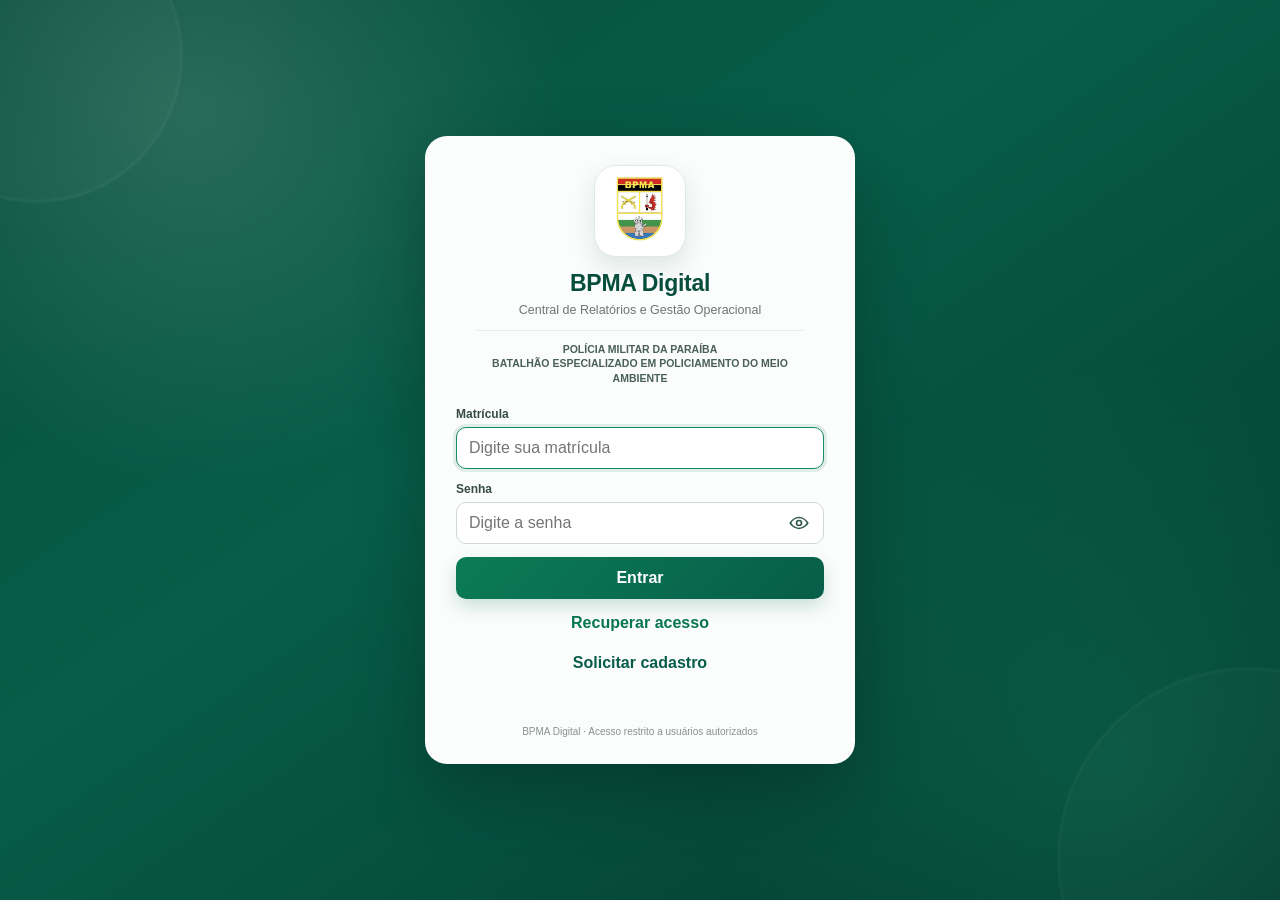
==== commit 6bfb4707: "BPMA Digital 4.0.14" ====
--- a/index.html
+++ b/index.html
@@ -3,7 +3,7 @@
 <head>
 <meta charset="utf-8">
 <meta name="viewport" content="width=device-width, initial-scale=1">
-<title>BPMA Digital — Produção · 3.8 FINAL</title>
+<title>BPMA Digital — Produção · 4.0.11</title>
 <meta name="theme-color" content="#064e3b">
 <meta name="application-name" content="BPMA Digital">
 <meta name="apple-mobile-web-app-capable" content="yes">
@@ -96,6 +96,7 @@
   cursor:pointer;padding:8px;border-radius:8px;transition:background .2s ease
 }
 .eye:hover{background:#eef5f2}
+.eye svg{width:22px;height:22px;display:block;fill:none;stroke:#31584c;stroke-width:1.8;stroke-linecap:round;stroke-linejoin:round}
 .caps-warning{
   display:none;margin:-5px 0 10px;color:#8a6500;background:#fff7dd;border:1px solid #ead898;
   border-radius:8px;padding:7px 9px;font-size:10.5px;font-weight:800
@@ -175,13 +176,15 @@
 .panel{padding:16px;margin-top:14px}.panel h3{margin:0 0 12px;color:#174d3b}
 .module-grid{display:grid;grid-template-columns:repeat(3,minmax(0,1fr));gap:12px}.module-card{padding:16px}.module-card h4{margin:0 0 6px;color:#174d3b}.module-card p{font-size:12px;color:var(--muted);min-height:34px}
 .actions{display:flex;gap:8px;flex-wrap:wrap}.btn{border:1px solid #cfd9d5;background:#fff;color:#174d3b;border-radius:9px;padding:8px 10px;font-weight:800;cursor:pointer;text-decoration:none;font-size:12px}
+.report-action-menu{position:relative;display:inline-block}.report-action-menu>summary{list-style:none;display:inline-flex;align-items:center;gap:6px}.report-action-menu>summary::-webkit-details-marker{display:none}.report-action-menu[open]>summary{box-shadow:0 0 0 2px rgba(23,77,59,.12)}.report-action-popover{position:absolute;right:0;top:calc(100% + 6px);z-index:40;min-width:210px;padding:6px;background:#fff;border:1px solid #d8e2de;border-radius:12px;box-shadow:0 12px 30px rgba(20,55,45,.16);display:grid;gap:4px}.report-action-popover .menu-btn{width:100%;border:0;background:transparent;color:#174d3b;text-align:left;padding:10px 12px;border-radius:8px;font-weight:800;cursor:pointer}.report-action-popover .menu-btn:hover,.report-action-popover .menu-btn:focus{background:#eef6f2}.report-action-popover .menu-btn.danger{color:#a42727}.report-action-popover .menu-btn.danger:hover,.report-action-popover .menu-btn.danger:focus{background:#fff0f0}@media(max-width:760px){.report-action-popover{position:fixed;left:16px;right:16px;bottom:16px;top:auto;min-width:0}.report-action-menu>summary{padding:9px 11px}}
 .btn.primary{background:var(--green2);border-color:var(--green2);color:#fff}.btn.danger{color:var(--danger);border-color:#e2b7bd}.btn.warn{color:#7a5b00;border-color:#e5cf8b;background:#fffaf0}
+.app-report-actions{align-items:stretch}.app-home-emphasis{display:inline-flex!important;align-items:center;justify-content:center;gap:7px;background:#17563e!important;color:#fff!important;border:2px solid #c8ac5b!important;min-height:42px;padding:9px 15px!important;font-weight:900!important;box-shadow:0 4px 12px rgba(10,55,38,.18);transition:transform .15s ease,box-shadow .15s ease,filter .15s ease}.app-home-emphasis:hover{transform:translateY(-1px);box-shadow:0 7px 16px rgba(10,55,38,.24);filter:brightness(1.04)}.app-home-emphasis svg{width:17px;height:17px;stroke:currentColor;fill:none;stroke-width:2;stroke-linecap:round;stroke-linejoin:round}@media(max-width:760px){.app-report-actions .app-create{width:100%;min-height:48px}.app-report-actions .app-home-emphasis{min-height:48px;min-width:42%}}
 .table-wrap{overflow:auto;border:1px solid var(--border);border-radius:12px}table{width:100%;border-collapse:collapse;background:#fff;font-size:12px}
 th,td{padding:10px;border-bottom:1px solid #edf1ef;text-align:left;white-space:nowrap}th{background:#f8fbfa;color:#3c5048}
 .status{display:inline-block;padding:4px 7px;border-radius:999px;font-size:10px;font-weight:800}
-.status.ativo{background:#e6f4ee;color:#08764f}.status.rascunho{background:#fff4d7;color:#8a6500}.status.finalizado{background:#e8eef9;color:#325a96}.status.reaberto{background:#f2e9ff;color:#6e3ca1}
+.status.ativo{background:#e6f4ee;color:#08764f}.status.rascunho{background:#fff4d7;color:#8a6500}.status.finalizado{background:#e8eef9;color:#325a96}.status.reaberto,.status.em-revisao{background:#f2e9ff;color:#6e3ca1}
 .note{font-size:11px;color:var(--muted);margin-top:8px}
-.filterbar{display:grid;grid-template-columns:1.3fr .8fr .8fr .8fr auto;gap:8px;margin-bottom:12px}
+.filterbar{display:grid;grid-template-columns:1.3fr .9fr .8fr .8fr .8fr auto;gap:8px;margin-bottom:12px}
 .form-grid{display:grid;grid-template-columns:repeat(4,minmax(0,1fr));gap:10px}.form-grid .span2{grid-column:span 2}.form-grid .span4{grid-column:span 4}
 .form-grid label{display:block;font-size:11px;font-weight:800;margin-bottom:5px}.form-grid input,.form-grid select{width:100%;border:1px solid #d5dfdb;border-radius:8px;padding:9px}
 .empty{padding:28px;text-align:center;color:var(--muted)}
@@ -197,7 +200,7 @@
 
 .stats-filterbar{
   display:grid;
-  grid-template-columns:1fr 1fr 1.2fr 1fr auto;
+  grid-template-columns:1fr 1fr 1.2fr 1fr auto auto;
   gap:8px;
   margin-bottom:14px;
   align-items:end;
@@ -275,6 +278,29 @@
 }
 @media(max-width:600px){
   .stats-grid,.stats-filterbar{grid-template-columns:1fr}
+}
+
+
+.bank-summary{display:flex;gap:8px;flex-wrap:wrap;align-items:center;margin:0 0 10px}
+.bank-summary span{background:#eef6f2;border:1px solid #d7e7e0;color:#31584a;border-radius:999px;padding:6px 9px;font-size:11px;font-weight:800}
+.bank-pagination{display:flex;align-items:center;justify-content:space-between;gap:10px;margin-top:12px;flex-wrap:wrap}
+.bank-pagination .page-info{font-size:11px;color:var(--muted);font-weight:700}
+.bank-pagination .page-actions{display:flex;gap:7px;align-items:center}
+.bank-pagination select{border:1px solid #ced9d4;border-radius:8px;padding:7px 8px;background:#fff;color:#174d3b}
+.stats-toolbar{display:flex;gap:8px;flex-wrap:wrap;margin:10px 0 4px}
+.stats-preset,.stats-tab{border:1px solid #cbdad4;background:#fff;color:#165b48;border-radius:999px;padding:8px 12px;font-weight:800;cursor:pointer;font-size:11px}
+.stats-preset:hover,.stats-tab:hover{background:#eef7f3}
+.stats-tab.active{background:#165b48;color:#fff}
+.stats-highlight-grid{display:grid;grid-template-columns:repeat(3,minmax(0,1fr));gap:10px;margin:14px 0}
+.stats-highlight{background:linear-gradient(145deg,#fff,#f4faf7);border:1px solid #dce9e3;border-radius:13px;padding:13px}
+.stats-highlight small{display:block;color:#718078;font-size:10px;font-weight:800;text-transform:uppercase;letter-spacing:.25px}
+.stats-highlight b{display:block;color:#075d49;font-size:17px;margin-top:5px;line-height:1.2}
+.stats-highlight span{display:block;color:#6c7973;font-size:10.5px;margin-top:4px}
+@media(max-width:760px){
+  .stats-highlight-grid{grid-template-columns:1fr}
+  .bank-pagination{align-items:stretch}
+  .bank-pagination .page-actions{width:100%}
+  .bank-pagination .page-actions .btn{flex:1}
 }
 
 
@@ -355,7 +381,7 @@
 @media(max-width:760px){.layer-grid{grid-template-columns:1fr}}
 
 
-/* ===== Módulo 3.8 FINAL · Produção ===== */
+/* ===== Módulo 3.9.4 · Produção ===== */
 .user-admin-grid{
   display:grid;
   grid-template-columns:repeat(12,minmax(0,1fr));
@@ -392,6 +418,17 @@
 .user-dialog .dlg-actions{
   padding:12px 17px;border-top:1px solid #e5ece9;display:flex;justify-content:flex-end;gap:8px
 }
+
+/* ===== 3.8.9 · RASCUNHOS INTELIGENTES ===== */
+.draft-choice-list{display:grid;gap:8px;margin-top:10px}
+.draft-choice-item{border:1px solid #d7e1dd;border-radius:10px;padding:10px;background:#f8fbfa;display:grid;grid-template-columns:1fr auto;gap:10px;align-items:center}
+.draft-choice-item b{display:block;color:#174d3b;font-size:13px}
+.draft-choice-item small{display:block;color:#70807a;margin-top:3px;line-height:1.35}
+.draft-chip{display:inline-flex;align-items:center;border-radius:999px;background:#fff4d7;color:#715500;padding:4px 8px;font-size:10px;font-weight:800;margin-left:5px}
+.draft-dashboard-list{display:grid;gap:8px}
+.draft-dashboard-item{display:grid;grid-template-columns:minmax(0,1fr) auto;gap:10px;align-items:center;border:1px solid #dce6e1;border-radius:10px;padding:10px 12px;background:#fbfdfc}
+.draft-dashboard-item .meta{font-size:11px;color:#70807a;margin-top:3px}
+@media(max-width:680px){.draft-choice-item,.draft-dashboard-item{grid-template-columns:1fr}.draft-choice-item .btn,.draft-dashboard-item .btn{width:100%}}
 .user-dialog .close-x{
   border:0;background:transparent;font-size:22px;cursor:pointer;color:#66736e
 }
@@ -406,7 +443,7 @@
 }
 
 
-/* ===== BPMA Digital 3.8 FINAL ===== */
+/* ===== BPMA Digital 3.9.4 ===== */
 .login-secondary{
   width:100%;border:0;background:transparent;color:#08764f;font-weight:800;
   padding:10px 8px;margin-top:5px;cursor:pointer
@@ -461,12 +498,135 @@
   .audit-filters{grid-template-columns:1fr}
 }
 
+
+/* ===== 3.8.2 · Inicialização sem flash de login ===== */
+.boot-screen{
+  min-height:100vh;
+  display:grid;
+  place-items:center;
+  padding:22px;
+  background:
+    radial-gradient(circle at 12% 18%,rgba(255,255,255,.08),transparent 24%),
+    radial-gradient(circle at 88% 80%,rgba(255,255,255,.06),transparent 25%),
+    linear-gradient(135deg,#176f5a 0%,#075846 55%,#00493a 100%);
+}
+.boot-card{
+  width:min(92vw,360px);
+  text-align:center;
+  background:#fff;
+  border-radius:24px;
+  padding:28px 24px;
+  box-shadow:0 22px 60px rgba(0,0,0,.22);
+}
+.boot-card img{
+  width:70px;height:70px;object-fit:contain;
+  border-radius:16px;margin-bottom:12px;
+}
+.boot-card h2{
+  margin:0;color:#075d49;font-size:24px;
+}
+.boot-card p{
+  margin:8px 0 15px;color:#73817c;font-size:13px;
+}
+.boot-spinner{
+  width:34px;height:34px;margin:0 auto;
+  border:4px solid #dceae5;
+  border-top-color:#08764f;
+  border-radius:50%;
+  animation:bpmaSpin .8s linear infinite;
+}
+@keyframes bpmaSpin{to{transform:rotate(360deg)}}
+
+
+/* ===== 3.9.1 · Solicitação de cadastro ===== */
+.signup-open{margin-top:2px;font-weight:800;color:#075d49}
+.signup-modal{
+  position:fixed;inset:0;z-index:30000;background:rgba(4,24,20,.72);
+  display:grid;place-items:center;padding:18px;overflow:auto;
+}
+.signup-modal.hidden{display:none!important}
+.signup-panel{
+  width:min(94vw,620px);max-height:94vh;overflow:auto;background:#fff;border-radius:22px;
+  box-shadow:0 26px 80px rgba(0,0,0,.36);border:1px solid rgba(12,86,67,.18)
+}
+.signup-head{display:flex;align-items:flex-start;justify-content:space-between;gap:14px;padding:18px 20px 10px}
+.signup-head h2{margin:0;color:#075d49;font-size:21px}
+.signup-head p{margin:5px 0 0;color:#6b7873;font-size:12px;line-height:1.45}
+.signup-close{border:0;background:#eef4f1;color:#174d3b;border-radius:10px;width:38px;height:38px;font-size:22px;cursor:pointer}
+.signup-body{padding:6px 20px 20px}
+.signup-grid{display:grid;grid-template-columns:repeat(2,minmax(0,1fr));gap:11px}
+.signup-grid .full{grid-column:1/-1}
+.signup-field label{display:block;font-size:11px;font-weight:800;color:#3e4d48;margin-bottom:5px}
+.signup-field input,.signup-field select{
+  width:100%;box-sizing:border-box;border:1px solid #c9d6d1;border-radius:10px;padding:11px 12px;
+  font:500 14px system-ui,-apple-system,Segoe UI,Roboto,Arial;background:#fff;color:#17221f;outline:none
+}
+.signup-field input:focus,.signup-field select:focus{border-color:#0b7a5b;box-shadow:0 0 0 3px rgba(11,122,91,.11)}
+.signup-note{margin:12px 0 0;padding:10px 12px;border-radius:10px;background:#f2f7f5;color:#53625c;font-size:11px;line-height:1.45}
+.signup-actions{display:flex;gap:8px;justify-content:flex-end;margin-top:14px;flex-wrap:wrap}
+.signup-actions button{border:1px solid #cbd7d2;border-radius:10px;padding:11px 15px;font-weight:800;cursor:pointer;background:#fff;color:#174d3b}
+.signup-actions .primary{background:#08764f;border-color:#08764f;color:#fff}
+.signup-msg{min-height:18px;margin-top:10px;font-size:12px;font-weight:700}
+.signup-msg.error{color:#b42318}.signup-msg.success{color:#067647}
+.status.pendente{background:#fff3cd!important;color:#7a5b00!important;border-color:#f0d98b!important}
+@media(max-width:640px){
+  .signup-modal{padding:0;place-items:end center;background:#fff}
+  .signup-panel{width:100%;max-height:100vh;min-height:100vh;border-radius:0;border:0;box-shadow:none}
+  .signup-grid{grid-template-columns:1fr}.signup-grid .full{grid-column:auto}
+}
+
+
+/* ===== Estatísticas 4.0.11 · painel visual profissional ===== */
+.stats-tabs{display:flex;gap:8px;flex-wrap:wrap;margin:14px 0}.stats-tab{border:1px solid #cbdad4;background:#fff;color:#165b48;border-radius:999px;padding:8px 12px;font-weight:800;cursor:pointer;transition:.16s}.stats-tab:hover{background:#eef7f3}.stats-tab.active{background:#165b48;color:#fff;border-color:#165b48}
+.stats-dashboard{display:grid;gap:14px}.stats-kpi-grid{display:grid;grid-template-columns:repeat(4,minmax(0,1fr));gap:12px}.stats-kpi-card{display:grid;grid-template-columns:54px minmax(0,1fr);gap:12px;align-items:center;min-height:118px;padding:15px;border:1px solid #dce7e2;border-radius:16px;background:linear-gradient(145deg,#fff,#fbfdfc);box-shadow:0 6px 20px rgba(6,76,56,.055);transition:transform .16s ease,box-shadow .16s ease,border-color .16s ease}.stats-kpi-card:hover{transform:translateY(-2px);box-shadow:0 10px 26px rgba(6,76,56,.10);border-color:#bcd7cc}.stats-kpi-icon{display:grid;place-items:center;width:54px;height:54px;border-radius:16px;background:linear-gradient(145deg,#e9f6f0,#dff0e8);color:#0b654d}.stats-kpi-icon svg{width:30px;height:30px;stroke:currentColor;fill:none;stroke-width:1.9;stroke-linecap:round;stroke-linejoin:round}.stats-kpi-copy{min-width:0}.stats-kpi-copy small{display:block;color:#31483f;font-size:10.5px;font-weight:900;line-height:1.15;text-transform:uppercase;letter-spacing:.2px}.stats-kpi-copy b{display:block;margin-top:5px;color:#0d271f;font-size:29px;line-height:1;font-weight:950;letter-spacing:-.55px}.stats-kpi-trend{display:inline-flex!important;align-items:center;gap:4px;margin-top:7px!important;padding:4px 7px;border-radius:999px;font-size:9.5px!important;font-weight:900!important;width:max-content}.stats-kpi-trend.up{background:#e7f8ee;color:#087548}.stats-kpi-trend.down{background:#fff0f0;color:#b4232c}.stats-kpi-trend.neutral{background:#eef3f1;color:#66756f}
+.stats-main-grid,.stats-bottom-grid{display:grid;grid-template-columns:1fr 1fr;gap:14px}.stats-visual-card{padding:16px 17px;border:1px solid #dce7e2;border-radius:16px;background:#fff;box-shadow:0 5px 18px rgba(6,76,56,.045);overflow:hidden}.stats-card-head{display:flex;align-items:center;justify-content:space-between;gap:10px;margin-bottom:13px}.stats-card-title{display:flex;align-items:center;gap:8px}.stats-card-title h3{margin:0;font-size:14px;color:#173f34}.stats-card-title svg{width:20px;height:20px;stroke:#0c6a4f;fill:none;stroke-width:2}.stats-card-badge{border:1px solid #d7e3de;background:#f9fbfa;border-radius:9px;padding:5px 8px;font-size:9.5px;font-weight:800;color:#5a6d66}
+.stats-hbars{display:grid;gap:10px}.stats-hbar{display:grid;grid-template-columns:minmax(110px,180px) 1fr 42px;gap:10px;align-items:center;font-size:11px}.stats-hbar span{color:#52645e;white-space:nowrap;overflow:hidden;text-overflow:ellipsis}.stats-hbar-track{height:14px;background:#edf3f0;border-radius:999px;overflow:hidden}.stats-hbar-fill{display:block;height:100%;background:linear-gradient(90deg,#2a845f,#0d6c50);border-radius:999px}.stats-hbar b{text-align:right;color:#173f34}
+.stats-donut-wrap{display:grid;grid-template-columns:190px minmax(0,1fr);gap:20px;align-items:center}.stats-donut{width:180px;height:180px;border-radius:50%;position:relative;margin:auto;box-shadow:inset 0 0 0 1px rgba(0,0,0,.03)}.stats-donut::after{content:'';position:absolute;inset:43px;border-radius:50%;background:#fff;box-shadow:0 0 0 1px #e2ebe7}.stats-donut-center{position:absolute;inset:0;display:grid;place-content:center;text-align:center;z-index:2;color:#173f34}.stats-donut-center b{font-size:27px;line-height:1}.stats-donut-center small{font-size:10px;color:#6c7b75;margin-top:3px}.stats-donut-legend{display:grid;gap:7px}.stats-donut-row{display:grid;grid-template-columns:10px minmax(0,1fr) auto auto;gap:8px;align-items:center;font-size:10.5px;color:#475b53}.stats-donut-row i{width:10px;height:10px;border-radius:50%}.stats-donut-row b{color:#173f34}.stats-donut-row em{font-style:normal;color:#718078;min-width:32px;text-align:right}
+.stats-svg-wrap{width:100%;overflow-x:auto}.stats-svg{display:block;width:100%;min-width:620px;height:220px}.stats-svg .grid{stroke:#e8efec;stroke-width:1}.stats-svg .axis-label{fill:#667a74;font-size:9px}.stats-svg .line{fill:none;stroke:#0f6d53;stroke-width:3}.stats-svg .area{fill:rgba(15,109,83,.10)}.stats-svg .dot{fill:#0f6d53;stroke:#fff;stroke-width:2}.stats-svg .month{fill:#536d65;font-size:9px;text-anchor:middle}
+.stats-indicator-table{width:100%;border-collapse:collapse;font-size:10.5px}.stats-indicator-table th,.stats-indicator-table td{padding:8px 9px;border-bottom:1px solid #edf1ef;white-space:normal}.stats-indicator-table th{background:#f7faf8;color:#41564e}.stats-indicator-table td:nth-child(2),.stats-indicator-table td:nth-child(3){text-align:right;font-weight:800}.stats-var-up{color:#087548}.stats-var-down{color:#b4232c}.stats-var-neutral{color:#718078}
+@media(max-width:1100px){.stats-kpi-grid{grid-template-columns:repeat(2,minmax(0,1fr))}.stats-donut-wrap{grid-template-columns:160px minmax(0,1fr)}.stats-donut{width:150px;height:150px}.stats-donut::after{inset:36px}}
+@media(max-width:760px){.stats-kpi-grid{grid-template-columns:repeat(2,minmax(0,1fr));gap:9px}.stats-kpi-card{grid-template-columns:46px minmax(0,1fr);gap:9px;min-height:100px;padding:12px}.stats-kpi-icon{width:46px;height:46px;border-radius:14px}.stats-kpi-icon svg{width:25px;height:25px}.stats-kpi-copy b{font-size:24px}.stats-main-grid,.stats-bottom-grid{grid-template-columns:1fr}.stats-donut-wrap{grid-template-columns:140px minmax(0,1fr)}.stats-donut{width:132px;height:132px}.stats-donut::after{inset:31px}.stats-visual-card{padding:13px}.stats-hbar{grid-template-columns:105px 1fr 34px;gap:6px}}
+@media(max-width:480px){.stats-kpi-grid{grid-template-columns:1fr 1fr}.stats-kpi-card{display:block;min-height:145px}.stats-kpi-icon{margin-bottom:10px}.stats-kpi-copy small{min-height:24px}.stats-donut-wrap{grid-template-columns:1fr}.stats-donut-legend{margin-top:4px}.stats-svg{min-width:560px}}
+</style>
+<link rel="stylesheet" href="home-app.css">
+<link rel="stylesheet" href="app-shell.css">
+<script src="home-app.js"></script>
+
+<style id="bpma-4011-visual">
+/* BPMA Digital 4.0.11 · refinamento visual aprovado */
+.app-home-emphasis{
+  background:linear-gradient(180deg,#146247,#0b513d)!important;
+  color:#fff!important;border:2px solid #c9a94e!important;
+  box-shadow:0 5px 14px rgba(6,78,59,.22)!important;
+}
+.app-home-emphasis:hover{box-shadow:0 8px 18px rgba(6,78,59,.28)!important}
+.stats-source{border-left:4px solid #15936b!important;background:linear-gradient(90deg,#eefaf5,#f8fcfa)!important;padding:11px 13px!important;border-radius:12px!important}
+.stats-filter-panel{border-radius:16px!important;box-shadow:0 6px 20px rgba(6,76,56,.05)!important}
+.stats-filter-title{display:flex;align-items:center;gap:8px}.stats-filter-title span{display:grid;place-items:center;width:25px;height:25px;border-radius:8px;background:#e7f5ef;color:#0a654d;font-size:17px;font-weight:950;transform:rotate(180deg)}
+.stats-preset,.stats-tab{min-height:36px;box-shadow:0 1px 0 rgba(6,76,56,.03)}
+.stats-preset:hover,.stats-tab:hover{border-color:#83b9a6!important}.stats-tab.active{box-shadow:0 5px 12px rgba(7,93,73,.16)}
+.stats-kpi-grid{gap:13px!important}.stats-kpi-card{position:relative;overflow:hidden;grid-template-columns:62px minmax(0,1fr)!important;min-height:124px!important;padding:15px 16px!important;border-radius:18px!important;border:1px solid #d9e8e1!important;background:linear-gradient(150deg,#fff 0%,#fbfdfc 64%,#f1f8f5 100%)!important;box-shadow:0 7px 22px rgba(6,76,56,.065)!important}
+.stats-kpi-card::after{content:"";position:absolute;left:0;right:0;bottom:0;height:4px;background:linear-gradient(90deg,#0b654d,#26a275);opacity:.92}
+.stats-kpi-card:hover{transform:translateY(-3px)!important;box-shadow:0 12px 28px rgba(6,76,56,.12)!important}.stats-kpi-icon{width:60px!important;height:60px!important;border-radius:50%!important;background:linear-gradient(145deg,#0b6a50,#07513e)!important;color:#fff!important;box-shadow:inset 0 0 0 1px rgba(255,255,255,.18),0 5px 13px rgba(7,93,73,.18)!important}.stats-kpi-icon svg{width:34px!important;height:34px!important;fill:none!important;stroke:currentColor!important;stroke-width:2.25!important;stroke-linecap:round!important;stroke-linejoin:round!important}.stats-kpi-icon svg .stats-solid{fill:currentColor!important;stroke:currentColor!important;stroke-width:.3!important}.stats-kpi-copy small{font-size:11px!important;line-height:1.14!important;color:#21483c!important;letter-spacing:.22px!important}.stats-kpi-copy b{font-size:31px!important;color:#092b21!important;margin-top:4px!important}.stats-kpi-trend{margin-top:8px!important;padding:5px 8px!important}.stats-kpi-trend.neutral{background:#eef4f1!important;color:#5b6d66!important}.stats-kpi-trend.up{background:#e2f7e9!important}.stats-kpi-trend.down{background:#fff0f0!important}
+.stats-visual-card{border-radius:18px!important;border-color:#d9e8e1!important;box-shadow:0 7px 22px rgba(6,76,56,.055)!important}.stats-card-title h3{font-size:15px!important}.stats-hbar-fill{background:linear-gradient(90deg,#15936b,#0a654d)!important}.stats-donut{box-shadow:inset 0 0 0 1px rgba(6,76,56,.04)}.stats-svg .line{stroke:#0b7355!important;stroke-width:3.4!important}.stats-svg .area{fill:rgba(20,147,107,.12)!important}.stats-svg .dot{fill:#0b7355!important}
+@media(max-width:760px){.app-report-actions .app-home-emphasis{width:calc(50% - 5px)!important;min-width:0!important}.stats-kpi-card{grid-template-columns:52px minmax(0,1fr)!important;min-height:112px!important;padding:12px!important}.stats-kpi-icon{width:50px!important;height:50px!important}.stats-kpi-icon svg{width:29px!important;height:29px!important}.stats-kpi-copy b{font-size:26px!important}}
+@media(max-width:480px){.stats-kpi-card{display:grid!important;grid-template-columns:50px minmax(0,1fr)!important;min-height:132px!important}.stats-kpi-icon{margin-bottom:0!important}.stats-kpi-copy small{min-height:0!important}}
 </style>
 </head>
 <body>
 <div id="protocolWarning" class="protocol-warning hidden">Para salvar e reabrir relatórios entre páginas, abra o sistema pelo arquivo <b>INICIAR_BPMA.bat</b>.</div>
 
-<section id="loginScreen" class="login-screen">
+
+<section id="bootScreen" class="boot-screen">
+  <div class="boot-card">
+    <img src="assets/bpma.jpg" alt="Brasão do BPMA">
+    <h2>BPMA Digital</h2>
+    <p>Verificando sua sessão com segurança...</p>
+    <div class="boot-spinner" aria-label="Carregando"></div>
+  </div>
+</section>
+
+<section id="loginScreen" class="login-screen hidden">
   <div class="login-card" id="loginCard">
     <div class="brand-login">
       <div class="login-logo-wrap">
@@ -481,29 +641,54 @@
     </div>
 
     <div class="form-row">
-      <label for="loginUser">E-mail <span style="font-weight:600;color:#80908a">Supabase Auth</span></label>
-      <input id="loginUser" type="email" autocomplete="email" inputmode="email" placeholder="Digite seu e-mail">
+      <label for="loginUser">Matrícula</label>
+      <input id="loginUser" type="text" autocomplete="username" inputmode="numeric" placeholder="Digite sua matrícula">
     </div>
 
     <div class="form-row">
       <label for="loginPass">Senha</label>
       <div class="password-wrap">
         <input id="loginPass" type="password" autocomplete="current-password" placeholder="Digite a senha">
-        <button class="eye" id="togglePass" type="button" title="Mostrar ou ocultar senha">👁</button>
+        <button class="eye" id="togglePass" type="button" title="Mostrar ou ocultar senha"><svg viewBox="0 0 24 24" aria-hidden="true"><path d="M2.5 12s3.5-6 9.5-6 9.5 6 9.5 6-3.5 6-9.5 6-9.5-6-9.5-6Z"/><circle cx="12" cy="12" r="2.7"/></svg></button>
       </div>
     </div>
 
     <div id="capsWarning" class="caps-warning">Caps Lock está ativado.</div>
 
     <button class="btn-primary" id="loginBtn" type="button">Entrar</button>
-    <button class="login-secondary" id="forgotPassBtn" type="button">Esqueci minha senha</button>
+    <button class="login-secondary" id="forgotPassBtn" type="button">Recuperar acesso</button>
+    <button class="login-secondary signup-open" id="signupOpenBtn" type="button">Solicitar cadastro</button>
     <div id="loginMsg" class="login-msg"></div>
-    <div class="demo" style="text-align:left">
-      <div class="demo-title"><b>Autenticação online ativa</b></div>
-      <div style="font-size:11px;color:#71807a;line-height:1.5">O acesso agora usa e-mail e senha cadastrados no Supabase. BO, RFA e CPU estão sincronizados com o Supabase.</div>
+    <div class="login-footer">BPMA Digital · Acesso restrito a usuários autorizados</div>
+  </div>
+
+  <div id="signupModal" class="signup-modal hidden" role="dialog" aria-modal="true" aria-labelledby="signupTitle">
+    <div class="signup-panel">
+      <div class="signup-head">
+        <div>
+          <h2 id="signupTitle">Solicitar cadastro</h2>
+          <p>Preencha seus dados. O acesso só será liberado depois da aprovação do Administrador.</p>
+        </div>
+        <button type="button" class="signup-close" id="signupCloseBtn" aria-label="Fechar">×</button>
+      </div>
+      <div class="signup-body">
+        <div class="signup-grid">
+          <div class="signup-field"><label for="signupMatricula">Matrícula</label><input id="signupMatricula" inputmode="numeric" autocomplete="username" placeholder="Digite sua matrícula"></div>
+          <div class="signup-field"><label for="signupGraduacao">Posto / Graduação</label><select id="signupGraduacao"><option value="">Selecione</option><option>CEL</option><option>TC</option><option>MAJ</option><option>CAP</option><option>1º TEN</option><option>2º TEN</option><option>SUBTEN</option><option>1º SGT</option><option>2º SGT</option><option>3º SGT</option><option>CB</option><option>SD</option></select></div>
+          <div class="signup-field"><label for="signupName">Nome de guerra</label><input id="signupName" autocomplete="name" placeholder="Ex.: RAMOS"></div>
+          <div class="signup-field"><label for="signupPhone">Telefone / WhatsApp</label><input id="signupPhone" type="tel" autocomplete="tel" inputmode="tel" placeholder="(83) 99999-9999"></div>
+          <div class="signup-field full"><label for="signupUnit">Unidade</label><select id="signupUnit"><option>BPMA</option><option>BPMA/P3</option><option>1ª CPMA</option><option>2ª CPMA</option><option>3ª CPMA</option><option>DIFI</option></select></div>
+          <div class="signup-field"><label for="signupPass">Senha</label><input id="signupPass" type="password" autocomplete="new-password" placeholder="Mínimo de 8 caracteres"></div>
+          <div class="signup-field"><label for="signupPass2">Confirmar senha</label><input id="signupPass2" type="password" autocomplete="new-password" placeholder="Repita a senha"></div>
+        </div>
+        <div class="signup-note">O cadastro ficará <b>pendente</b>. O Administrador confirmará a unidade e definirá o perfil de acesso antes da liberação.</div>
+        <div id="signupMsg" class="signup-msg"></div>
+        <div class="signup-actions">
+          <button type="button" id="signupCancelBtn">Cancelar</button>
+          <button type="button" class="primary" id="signupSubmitBtn">Enviar solicitação</button>
+        </div>
+      </div>
     </div>
-
-    <div class="login-footer">Ambiente local de desenvolvimento · Módulo 3.8 FINAL · Produção</div>
   </div>
 </section>
 
@@ -512,7 +697,7 @@
     <div class="brand">
       <img class="brand-logo" src="[data-uri]" alt="Brasão do BPMA">
       <strong>BPMA Digital</strong>
-      <small>Módulo 3.8 FINAL · Produção · BO + RFA + CPU online</small>
+      <small>Versão 4.0.11</small>
     </div>
     <div class="userbox"><b id="sideUserName">Usuário</b><small id="sideUserRole">Perfil</small><small id="sideUserUnit">Unidade</small></div>
     <nav class="nav" id="nav"></nav>
@@ -545,17 +730,20 @@
 <script src="supabase-config.js"></script>
 <script src="supabase-auth.js"></script>
 <script src="supabase-users.js"></script>
+<script src="local-report-store.js"></script>
 <script src="supabase-bo.js"></script>
 <script src="supabase-rfa.js"></script>
 <script src="supabase-cpu.js"></script>
 <script src="supabase-system.js"></script>
 <script src="security.js"></script>
 <script src="pwa.js"></script>
+<script src="print-helper.js?v=4.0.11"></script>
 <script>
 const USERS_KEY='bpma_local_users_v1';
 const SESSION_KEY='bpma_local_session_v1';
 const REPORTS_KEY='bpma_local_reports_v2';
 const LAYER_REPORTS_KEY='bpma_layer_reports_v1';
+const TERM_FORM_URL='https://docs.google.com/forms/d/e/1FAIpQLSf73Crd__ZtJIxeo3CDZVXfjSfR8nop0O4O5FrBc_51p8Ewow/viewform';
 
 const roleLabels={admin:'Admin',p3:'BPMA/P3',gestor:'Gestores',cpu:'CPU',operacional:'Operacional'};
 const permissions={
@@ -611,11 +799,25 @@
 }
 
 let session=null;
+
+function showBoot(){
+  document.getElementById('bootScreen')?.classList.remove('hidden');
+}
+function hideBoot(){
+  document.getElementById('bootScreen')?.classList.add('hidden');
+}
+function showLoginScreen(){
+  hideBoot();
+  appScreen.classList.add('hidden');
+  loginScreen.classList.remove('hidden');
+}
+
 let supabaseUsersCache=[];
 let userManagementBusy=false;
 
-let bankFilters={q:'',tipo:'',status:'',unidade:''};
+let bankFilters={q:'',tipo:'',status:'',unidade:'',mes:'',page:1,perPage:10};
 let statsFilters={inicio:'',fim:'',unidade:'',status:'Finalizado'};
+let statsView='resumo';
 let auditFilters={inicio:'',fim:'',action:''};
 let auditCache=[];
 
@@ -630,7 +832,7 @@
   return [...remoteBOCache,...remoteRFACache,...remoteCPUCache];
 }
 function setReports(){
-  // Módulo 3.5: BO, RFA e CPU usam o Supabase como fonte oficial.
+  // 3.9.4: BO/RFA usam armazenamento local do aparelho; CPU permanece no Supabase.
 }
 function upsertRemoteBO(record){
   if(!record)return;
@@ -707,9 +909,43 @@
   return layerReportEnabled(session.role,key);
 }
 
+function reportServiceDate(r){
+  return String(r?.stats?.dataServico || r?.dados?.serviceIdentity?.dataServico || r?.finalizedAt || r?.updatedAt || r?.createdAt || '').slice(0,10);
+}
+function isCurrentMonthDate(value){
+  const key=String(value||'').slice(0,7);
+  const now=new Date();
+  const current=`${now.getFullYear()}-${String(now.getMonth()+1).padStart(2,'0')}`;
+  return key===current;
+}
+function isWithinDays(value,days){
+  const t=Date.parse(value||'');
+  return Number.isFinite(t) && t >= Date.now()-(days*86400000);
+}
+function isPendingReport(r){return ['Rascunho','Reaberto','Em revisão'].includes(r?.status)}
+
 function visibleReports(){
   let rows=getReports().filter(r=>reportTypeAllowed(r.tipo));
-  if(session.role==='cpu'||session.role==='operacional') rows=rows.filter(r=>String(r.authorId)===String(session.id));
+
+  if(session.role==='cpu'||session.role==='operacional'){
+    rows=rows.filter(r=>String(r.authorId)===String(session.id));
+    // Operacional/CPU: mês vigente. CPU pendente de mês anterior continua visível até finalizar.
+    rows=rows.filter(r=>isCurrentMonthDate(reportServiceDate(r)) || (r.tipo==='CPU' && isPendingReport(r)));
+    rows.sort((a,b)=>(b.updatedAt||b.createdAt||'').localeCompare(a.updatedAt||a.createdAt||''));
+    // BO/RFA: somente os 3 últimos do mês vigente. CPU: 3 finalizados do mês + pendências.
+    const out=[];
+    for(const type of ['BO','RFA','CPU']){
+      const typed=rows.filter(r=>r.tipo===type);
+      const pending=typed.filter(isPendingReport);
+      const finals=typed.filter(r=>!isPendingReport(r)).slice(0,3);
+      out.push(...pending,...finals);
+    }
+    return out.sort((a,b)=>(b.updatedAt||b.createdAt||'').localeCompare(a.updatedAt||a.createdAt||''));
+  }
+
+  // Admin/P3/Gestores: histórico operacional completo por até 365 dias.
+  // Estatísticas usam a fonte CPU permanente separadamente em renderStats().
+  rows=rows.filter(r=>r.tipo!=='CPU' || isWithinDays(r.finalizedAt||r.updatedAt||r.createdAt,365) || isPendingReport(r));
   return rows.sort((a,b)=>(b.updatedAt||b.createdAt||'').localeCompare(a.updatedAt||a.createdAt||''));
 }
 function canCreate(type){
@@ -718,16 +954,27 @@
 }
 function canEditRecord(r){
   if(session.role==='gestor') return false;
+  if(r.status==='Finalizado') return false;
   if(session.role==='admin'||session.role==='p3') return true;
   const owner=String(r.authorId)===String(session.id);
-  return owner && r.status!=='Finalizado';
+  return owner;
 }
 function canDeleteRecord(r){
-  if(session.role==='admin'||session.role==='p3') return true;
+  // Admin pode excluir qualquer relatório visível, inclusive CPU finalizado.
+  // Demais perfis mantêm as regras restritivas existentes.
+  if(session.role==='admin') return true;
+  if(r?.tipo==='CPU' && (r.status==='Finalizado'||r.status==='Em revisão'||r.status==='Cancelado')) return false;
+  if(session.role==='p3') return true;
   const owner=String(r.authorId)===String(session.id);
-  return owner && (r.status==='Rascunho'||r.status==='Reaberto');
-}
-function canReopenRecord(r){return (session.role==='admin'||session.role==='p3') && r.status==='Finalizado'}
+  return owner && (r.status==='Rascunho'||r.status==='Reaberto'||r.status==='Em revisão');
+}
+function canCancelRecord(){ return false; }
+function canUseAsModel(r){return !!r && r.tipo==='CPU' && r.status==='Finalizado' && session.role!=='gestor'}
+function canReviseRecord(r){
+  if(!r || r.status!=='Finalizado' || session.role==='gestor')return false;
+  return session.role==='admin'||session.role==='p3'||String(r.authorId)===String(session.id);
+}
+function canReopenRecord(r){return canReviseRecord(r)}
 
 function localDateKey(value){
   const d=value instanceof Date ? value : new Date(value);
@@ -759,6 +1006,7 @@
 
 function canViewRecord(r){
   if(!r || !reportTypeAllowed(r.tipo)) return false;
+  if(r.tipo==='CPU' && r.status==='Finalizado' && !isWithinDays(r.finalizedAt||r.updatedAt||r.createdAt,365)) return false;
   if(session.role==='admin'||session.role==='p3'||session.role==='gestor') return true;
   if(String(r.authorId)===String(session.id)) return true;
   return isSharedBOTodayForCPU(r);
@@ -776,17 +1024,17 @@
 }
 
 async function login(){
-  const email=loginUser.value.trim().toLowerCase(),pass=loginPass.value;
+  const identifier=loginUser.value.trim(),pass=loginPass.value;
   const btn=loginBtn,card=document.getElementById('loginCard');
 
   loginMsg.textContent='';
   loginMsg.className='login-msg';
 
-  if(!email||!pass){
+  if(!identifier||!pass){
     loginMsg.textContent='Preencha e-mail e senha.';
     loginMsg.classList.add('error');
     card.classList.remove('shake'); void card.offsetWidth; card.classList.add('shake');
-    (!email?loginUser:loginPass).focus();
+    (!identifier?loginUser:loginPass).focus();
     return;
   }
 
@@ -795,12 +1043,17 @@
   btn.textContent='Entrando';
 
   try{
-    const auth=await window.BPMA_AUTH.signIn(email,pass);
+    const auth=await window.BPMA_AUTH.signIn(identifier,pass);
     const profile=await window.BPMA_AUTH.profile(auth);
 
     if(!profile){
       await window.BPMA_AUTH.signOut();
       throw new Error('Seu usuário existe no Supabase, mas não possui perfil no BPMA Digital.');
+    }
+    const pending=auth?.user?.user_metadata?.cadastro_pendente===true;
+    if(pending){
+      await window.BPMA_AUTH.signOut();
+      throw new Error('Seu cadastro foi enviado e ainda aguarda aprovação do Administrador.');
     }
     if(profile.ativo!==true){
       await window.BPMA_AUTH.signOut();
@@ -813,24 +1066,24 @@
 
     session={
       id:profile.id,
-      user:profile.usuario||email,
-      email,
-      name:profile.nome||profile.usuario||email,
+      user:profile.usuario||identifier,
+      email:auth?.user?.email||'',
+      name:profile.nome||profile.usuario||identifier,
       role:profile.role,
       unit:profile.unidade||'BPMA',
       auth:'supabase'
     };
     // Mantido temporariamente porque BO/RFA/CPU ainda usam esta sessão local.
-    localStorage.setItem(SESSION_KEY,JSON.stringify(session));
+    sessionStorage.setItem(SESSION_KEY,JSON.stringify(session));
 
     try{await window.BPMA_USERS?.syncLayerSettingsToLocal?.()}catch(err){console.warn('Configurações remotas indisponíveis:',err)}
     try{await loadRemoteReports()}catch(err){console.warn('Relatórios remotos indisponíveis no login:',err)}
 
-    loginMsg.textContent='Acesso autorizado pelo Supabase.';
+    loginMsg.textContent='Acesso autorizado.';
     loginMsg.className='login-msg success';
     enterApp();
   }catch(err){
-    localStorage.removeItem(SESSION_KEY);
+    sessionStorage.removeItem(SESSION_KEY);
     session=null;
     loginMsg.textContent=window.BPMA_AUTH?.friendlyError?.(err) || err.message || 'Não foi possível entrar.';
     loginMsg.className='login-msg error';
@@ -862,7 +1115,9 @@
 }
 
 function enterApp(){
-  loginScreen.classList.add('hidden');appScreen.classList.remove('hidden');
+  hideBoot();
+  loginScreen.classList.add('hidden');
+  appScreen.classList.remove('hidden');
   sideUserName.textContent=session.name;sideUserRole.textContent=roleLabels[session.role];sideUserUnit.textContent=session.unit;
   profileBadge.textContent=roleLabels[session.role]+' · '+session.unit;renderNav();
   const hash=(location.hash||'#dashboard').replace('#','');
@@ -882,13 +1137,12 @@
   clearInterval(profileHeartbeatTimer);
   logoutBtn.disabled=true;
   try{await window.BPMA_AUTH?.signOut?.()}catch{}
-  localStorage.removeItem(SESSION_KEY);
+  sessionStorage.removeItem(SESSION_KEY);
   remoteBOCache=[];
   remoteRFACache=[];
   remoteCPUCache=[];
   session=null;
-  appScreen.classList.add('hidden');
-  loginScreen.classList.remove('hidden');
+  showLoginScreen();
   loginPass.value='';
   loginMsg.textContent='Sessão encerrada.';
   loginMsg.className='login-msg success';
@@ -908,13 +1162,14 @@
     let label=rawLabel;
     if(key==='banco') label=reportsMenuLabel();
 
-    const icon=key==='dashboard' ? '⌂' : String.fromCharCode(letterCode++);
+    const icon=homeIcon(({dashboard:'grid',banco:'folder',painel:'chart',estatisticas:'chart',usuarios:'user',auditoria:'bo',config:'grid'})[key]||key);
     const b=document.createElement('button');
     b.dataset.page=key;
-    b.innerHTML=`<span style="display:inline-block;width:24px">${icon}</span>${label}`;
+    b.innerHTML=`${icon}<span>${label}</span>`;
     b.onclick=()=>{location.hash=key;showPage(key)};
     nav.appendChild(b);
   });
+  nav.insertAdjacentHTML('beforeend',termLink('app-nav-term'));
 }
 function showPage(page){
   if((session.role==='cpu'||session.role==='operacional') && page==='banco'){
@@ -929,9 +1184,9 @@
   document.querySelectorAll('#nav button').forEach(b=>b.classList.toggle('active',b.dataset.page===page));
   const defs={
     dashboard:['Painel inicial','Relatórios e pendências do ambiente local'],
-    bo:['Boletim de Ocorrência','BO salvo e sincronizado pelo Supabase'],
-    rfa:['Fiscalização Ambiental','RFA online com fotos no Supabase Storage'],
-    cpu:['Relatório de Serviço CPU','Criar, salvar, finalizar e reabrir CPU'],
+    bo:['Boletim de Ocorrência','Crie, continue ou imprima seu BO'],
+    rfa:['Fiscalização Ambiental','Relatórios, fotos e anexos neste aparelho'],
+    cpu:['Relatório de Serviço CPU','Criar e editar relatórios CPU com salvamento automático'],
     banco:['Banco de Relatórios','Consulta, filtros e ações conforme permissão'],
     painel:['Painel Gerencial','Resumo por unidade e situação'],
     estatisticas:['Estatísticas','Indicadores dos Relatórios de Serviço CPU no Supabase'],
@@ -946,29 +1201,14 @@
     pageTitle.textContent=defs[page][0];
     pageSubtitle.textContent=defs[page][1];
   }
+  document.body.classList.toggle('home-screen',page==='dashboard');
   content.innerHTML=renderPage(page);bindPage(page);sidebar.classList.remove('open');
   refreshRemoteReportsPage(page);
 }
 
 function renderPage(page){
   const reps=visibleReports();
-  if(page==='dashboard'){
-    return `<div class="cards">
-      <div class="kpi"><small>Relatórios visíveis</small><b>${reps.length}</b></div>
-      <div class="kpi"><small>Rascunhos</small><b>${reps.filter(r=>r.status==='Rascunho'||r.status==='Reaberto').length}</b></div>
-      <div class="kpi"><small>Finalizados</small><b>${reps.filter(r=>r.status==='Finalizado').length}</b></div>
-      <div class="kpi"><small>Seu perfil</small><b style="font-size:18px">${roleLabels[session.role]}</b></div>
-    </div>
-    <div class="panel"><h3>Acesso rápido</h3><div class="module-grid">
-      ${allowed('bo')?moduleCard('Boletim de Ocorrência','BO online, sincronizado pelo Supabase.','bo'):''}
-      ${allowed('rfa')?moduleCard('Fiscalização Ambiental','RFA online com fotos no Supabase Storage.','rfa'):''}
-      ${allowed('cpu')?moduleCard('Relatório de Serviço CPU','CPU online com estatísticas sincronizadas.','cpu'):''}
-      ${(session.role!=='cpu' && session.role!=='operacional' && allowed('banco'))?moduleCard('Banco de Relatórios','Localizar e reabrir relatórios.','banco'):''}
-      ${allowed('painel')?moduleCard('Painel Gerencial','Resumo das unidades e status.','painel'):''}
-    </div></div>
-    ${session.role==='cpu'?renderSharedBOToday():''}
-    ${renderRecent(reps.slice(0,(session.role==='cpu'||session.role==='operacional')?3:5))}`;
-  }
+  if(page==='dashboard') return renderAppHome(reps);
   if(page==='rfa') return reportModule('RFA','Relatório de Fiscalização Ambiental');
   if(page==='cpu') return reportModule('CPU','Relatório de Serviço CPU');
   if(page==='bo') return reportModule('BO','Boletim de Ocorrência');
@@ -982,7 +1222,7 @@
     <div class="final-grid">
       <div class="final-card span4">
         <h4>Conta</h4>
-        <p>Usuário: <b>${esc(session.name)}</b><br>E-mail: ${esc(session.email||'—')}<br>Perfil: ${esc(roleLabels[session.role])}</p>
+        <p>Usuário: <b>${esc(session.name)}</b><br>Matrícula: ${esc(session.user||'—')}<br>Perfil: ${esc(roleLabels[session.role])}</p>
         <label style="font-size:10px;font-weight:800">Nova senha</label>
         <input id="cfgNewPass" type="password" autocomplete="new-password" style="width:100%;padding:9px;border:1px solid var(--border);border-radius:8px;margin:5px 0">
         <input id="cfgConfirmPass" type="password" autocomplete="new-password" placeholder="Confirmar nova senha" style="width:100%;padding:9px;border:1px solid var(--border);border-radius:8px;margin-bottom:8px">
@@ -1005,14 +1245,14 @@
 
       <div class="final-card span6">
         <h4>Backup</h4>
-        <p>Exporta relatórios, perfis visíveis, configurações, metadados de arquivos e auditoria em JSON. Fotos permanecem no Storage privado.</p>
+        <p>Exporta dados centrais do CPU, perfis, configurações e auditoria em JSON. BO/RFA novos ficam somente no aparelho do usuário.</p>
         <button class="btn" id="backupJsonBtn">Exportar backup JSON</button>
       </div>
 
       <div class="final-card span6">
         <h4>Produção</h4>
-        <p>Banco: Supabase PostgreSQL<br>Autenticação: Supabase Auth<br>Fotos: Storage privado<br>Hospedagem preparada: Vercel</p>
-        <span class="final-status">BPMA Digital 3.8 FINAL</span>
+        <p>Banco central: somente CPU no Supabase PostgreSQL<br>BO/RFA: armazenamento local do aparelho<br>CPU PDF: Storage privado por 365 dias<br>Autenticação: Supabase Auth<br>Hospedagem: Vercel</p>
+        <span class="final-status">BPMA Digital 4.0.11</span>
       </div>
     </div>
   </div>`;
@@ -1020,6 +1260,7 @@
 }
 
 function moduleCard(title,desc,page){return `<div class="module-card"><h4>${title}</h4><p>${desc}</p><button class="btn primary" data-go="${page}">Abrir</button></div>`}
+function externalModuleCard(title,desc,url){return `<div class="module-card"><h4>${title}</h4><p>${desc}</p><button class="btn primary" data-external-url="${escAttr(url)}">Abrir formulário ↗</button></div>`}
 
 function renderSharedBOToday(){
   if(!session || session.role!=='cpu' || !reportTypeAllowed('BO')) return '';
@@ -1040,38 +1281,119 @@
 function renderRecent(rows){
   return `<div class="panel"><h3>Últimos relatórios</h3>${rows.length?reportTable(rows,false):'<div class="empty">Nenhum relatório salvo ainda.</div>'}</div>`;
 }
+function ownDrafts(type=''){
+  if(!session)return [];
+  return getReports()
+    .filter(r=>String(r.authorId)===String(session.id))
+    .filter(r=>r.status==='Rascunho'||r.status==='Reaberto'||r.status==='Em revisão')
+    .filter(r=>!type||r.tipo===type)
+    .sort((a,b)=>(b.updatedAt||b.createdAt||'').localeCompare(a.updatedAt||a.createdAt||''));
+}
+function renderDraftsInProgress(){
+  const rows=ownDrafts().filter(r=>reportTypeAllowed(r.tipo)).slice(0,6);
+  if(!rows.length)return '';
+  return `<div class="panel"><h3>Relatórios em andamento</h3>
+    <div class="note">Continue um relatório já iniciado sem criar cópias desnecessárias.</div>
+    <div class="draft-dashboard-list">${rows.map(r=>`<div class="draft-dashboard-item">
+      <div><b>${esc(r.tipo)} · ${esc(r.numero)}</b><div class="meta">${esc(r.unidade||'')} · ${formatDateTime(r.updatedAt||r.createdAt)} · ${esc(r.status)}</div></div>
+      <button class="btn primary" data-open-report="${r.id}">Continuar</button>
+    </div>`).join('')}</div></div>`;
+}
 function reportModule(type,title){
   const recentLimit=(session.role==='cpu'||session.role==='operacional')?3:6;
   const rows=visibleReports().filter(r=>r.tipo===type).slice(0,recentLimit);
   const sharedBO=(type==='BO' && session.role==='cpu') ? renderSharedBOToday() : '';
 
-  return `<div class="panel"><h3>${title}</h3>
+  return `<div class="panel app-report-hero"><span class="app-report-icon">${homeIcon(type.toLowerCase())}</span><h3>${title}</h3>
     <div class="quick-info"><span>${rows.length} registro(s) recente(s)</span><span>${canCreate(type)?'Criação liberada':'Somente visualização'}</span></div>
-    <div class="actions">${canCreate(type)?`<button class="btn primary" data-new-report="${type}">+ Novo ${type}</button>`:''}${allowed('banco')?`<button class="btn" data-go="banco">Banco de Relatórios</button>`:''}</div>
-    <div class="note">${session.role==='gestor'?'Perfil Gestor: acesso somente para visualização.':'Use “Salvar rascunho” dentro do relatório para continuar depois.'}</div>
+    <div class="actions app-report-actions">${canCreate(type)?`<button type="button" class="btn primary app-create" data-new-report="${type}">+ Novo ${type}</button>`:''}<button type="button" class="btn app-home-emphasis" data-go="dashboard">${homeIcon('home')}<span>Início</span></button>${allowed('banco')?`<button class="btn" data-go="banco">Banco de Relatórios</button>`:''}${termLink()}</div>
+    <div class="note">${session.role==='gestor'?'Perfil Gestor: acesso somente para visualização.':'Ao abrir um novo relatório, nenhum registro vazio é criado. O primeiro preenchimento inicia o salvamento automático, e as próximas alterações atualizam o mesmo registro.'}</div>
   </div>
   ${sharedBO}
   <div class="panel"><h3>Relatórios recentes</h3>${rows.length?reportTable(rows,true):'<div class="empty">Nenhum relatório desse tipo salvo.</div>'}</div>`;
 }
+function cpuPdfAvailable(r){
+  if(!r || r.tipo!=='CPU' || r.status!=='Finalizado' || !r.pdf?.path) return false;
+  const exp=Date.parse(r.pdf.expires_at||'');
+  return !Number.isFinite(exp) || exp>Date.now();
+}
+
+async function openArchivedCpuPdf(id){
+  const r=getReports().find(x=>String(x.id)===String(id));
+  if(!r || !cpuPdfAvailable(r)) { alert('PDF arquivado não disponível. Você ainda pode gerar o PDF a partir do relatório CPU.'); return; }
+  const win=window.open('about:blank','_blank');
+  try{
+    const url=await window.BPMA_CPU.signedPdfUrl(r.pdf.path,1800);
+    if(win) win.location.replace(url);
+    else location.href=url;
+  }catch(err){
+    try{win?.close?.()}catch{}
+    alert(window.BPMA_CPU?.friendlyError?.(err)||err.message||'Não foi possível abrir o PDF arquivado.');
+  }
+}
+
 function reportTable(rows,compact){
   return `<div class="table-wrap"><table><thead><tr><th>Número</th><th>Tipo</th><th>Unidade</th><th>Autor</th><th>Status</th><th>Atualização</th><th>Ações</th></tr></thead><tbody>
-    ${rows.map(r=>`<tr><td>${esc(r.numero)}</td><td>${r.tipo}</td><td>${esc(r.unidade)}</td><td>${esc(r.autor)}</td><td><span class="status ${r.status.toLowerCase()}">${r.status}</span></td><td>${formatDateTime(r.updatedAt||r.createdAt)}</td>
+    ${rows.map(r=>`<tr><td>${esc(r.numero)}</td><td>${r.tipo}</td><td>${esc(r.unidade)}</td><td>${esc(r.autor)}</td><td><span class="status ${r.status==='Em revisão'?'em-revisao':r.status.toLowerCase()}">${esc(r.status)}${r.status==='Finalizado'&&r.dados?.version?.number?` · v${Number(r.dados.version.number)}`:''}</span></td><td>${formatDateTime(r.updatedAt||r.createdAt)}</td>
       <td><div class="actions">
-        <button class="btn ${canEditRecord(r)?'primary':''}" data-open-report="${r.id}">${canEditRecord(r)?'Abrir/Editar':'Visualizar'}</button>
-        ${canPrintRecent(r)?`<button class="btn primary" data-print-report="${r.id}">Imprimir / Salvar PDF A4</button>`:''}
-        ${canReopenRecord(r)?`<button class="btn warn" data-reopen="${r.id}">Reabrir</button>`:''}
-        ${canDeleteRecord(r)?`<button class="btn danger" data-delete="${r.id}">Excluir</button>`:''}
+        ${isPendingReport(r)
+          ? `<button type="button" class="btn primary" data-open-report="${r.id}">✏️ Continuar</button>`
+          : `<details class="report-action-menu">
+              <summary class="btn primary">📄 Abrir PDF ▾</summary>
+              <div class="report-action-popover">
+                ${canPrintRecent(r)?`<button type="button" class="menu-btn" data-print-report="${r.id}">📄 Abrir PDF</button>`:`<button type="button" class="menu-btn" data-open-report="${r.id}">👁 Abrir relatório</button>`}
+                ${canReviseRecord(r)?`<button type="button" class="menu-btn" data-correct-report="${r.id}">✏️ Corrigir relatório</button>`:''}
+                ${session.role==='admin'&&canDeleteRecord(r)?`<button type="button" class="menu-btn danger" data-delete="${r.id}">🗑 Excluir</button>`:''}
+              </div>
+            </details>`}
       </div></td></tr>`).join('')}
   </tbody></table></div>`;
+}
+function reportDateBase(r){
+  return r?.stats?.dataServico
+    || r?.dados?.meta?.dataBase
+    || r?.dados?.dataBase
+    || r?.dados?.state?.identificacao?.dataServico
+    || r?.finalizedAt
+    || r?.createdAt
+    || r?.updatedAt
+    || '';
+}
+function reportMonthKey(r){
+  const s=String(reportDateBase(r)||'');
+  const m=s.match(/^(\d{4})-(\d{2})/);
+  if(m) return `${m[1]}-${m[2]}`;
+  const d=new Date(s);
+  if(Number.isNaN(d.getTime())) return '';
+  return `${d.getFullYear()}-${String(d.getMonth()+1).padStart(2,'0')}`;
+}
+function monthLabel(key){
+  if(!/^\d{4}-\d{2}$/.test(key||'')) return 'Sem data';
+  const [y,m]=key.split('-').map(Number);
+  return new Intl.DateTimeFormat('pt-BR',{month:'long',year:'numeric'}).format(new Date(y,m-1,1)).replace(/^./,c=>c.toUpperCase());
+}
+function bankAvailableMonths(rows){
+  return [...new Set(rows.map(reportMonthKey).filter(Boolean))].sort().reverse();
+}
+function ensureBankMonth(rows){
+  const months=bankAvailableMonths(rows);
+  if(!months.length){bankFilters.mes='';return months}
+  if(!bankFilters.mes || !months.includes(bankFilters.mes)){
+    const now=new Date(), current=`${now.getFullYear()}-${String(now.getMonth()+1).padStart(2,'0')}`;
+    bankFilters.mes=months.includes(current)?current:months[0];
+  }
+  return months;
 }
 function renderBank(){
   const all=visibleReports();
   const units=[...new Set(all.map(r=>r.unidade).filter(Boolean))].sort();
+  const months=ensureBankMonth(all);
   return `<div class="panel"><h3>${(session.role==='cpu'||session.role==='operacional')?'Meus Relatórios':'Banco de Relatórios'}</h3>
     <div class="filterbar">
       <input id="fQ" placeholder="Pesquisar número, autor ou unidade" value="${escAttr(bankFilters.q)}">
+      <select id="fMes"><option value="">Todos os meses</option>${months.map(m=>`<option value="${m}" ${bankFilters.mes===m?'selected':''}>${esc(monthLabel(m))}</option>`).join('')}</select>
       <select id="fTipo"><option value="">Todos os tipos</option><option value="RFA" ${bankFilters.tipo==='RFA'?'selected':''}>RFA</option><option value="CPU" ${bankFilters.tipo==='CPU'?'selected':''}>CPU</option><option value="BO" ${bankFilters.tipo==='BO'?'selected':''}>BO</option></select>
-      <select id="fStatus"><option value="">Todos os status</option><option ${bankFilters.status==='Rascunho'?'selected':''}>Rascunho</option><option ${bankFilters.status==='Reaberto'?'selected':''}>Reaberto</option><option ${bankFilters.status==='Finalizado'?'selected':''}>Finalizado</option></select>
+      <select id="fStatus"><option value="">Todos os status</option><option ${bankFilters.status==='Rascunho'?'selected':''}>Rascunho</option><option ${bankFilters.status==='Reaberto'?'selected':''}>Reaberto</option><option ${bankFilters.status==='Em revisão'?'selected':''}>Em revisão</option><option ${bankFilters.status==='Finalizado'?'selected':''}>Finalizado</option></select>
       <select id="fUnit"><option value="">Todas as unidades</option>${units.map(u=>`<option ${bankFilters.unidade===u?'selected':''}>${esc(u)}</option>`).join('')}</select>
       <button class="btn" id="clearFilters">Limpar</button>
     </div>
@@ -1082,146 +1404,194 @@
   let rows=visibleReports();
   const q=(bankFilters.q||'').toLowerCase().trim();
   if(q) rows=rows.filter(r=>[r.numero,r.autor,r.unidade,r.tipo,r.status].join(' ').toLowerCase().includes(q));
+  if(bankFilters.mes) rows=rows.filter(r=>reportMonthKey(r)===bankFilters.mes);
   if(bankFilters.tipo) rows=rows.filter(r=>r.tipo===bankFilters.tipo);
   if(bankFilters.status) rows=rows.filter(r=>r.status===bankFilters.status);
   if(bankFilters.unidade) rows=rows.filter(r=>r.unidade===bankFilters.unidade);
-  return rows.length?reportTable(rows,false):'<div class="empty">Nenhum relatório encontrado com esses filtros.</div>';
+  rows.sort((a,b)=>String(reportDateBase(b)||'').localeCompare(String(reportDateBase(a)||'')));
+
+  const total=rows.length;
+  const perPage=Math.max(5,Number(bankFilters.perPage)||10);
+  const pages=Math.max(1,Math.ceil(total/perPage));
+  bankFilters.page=Math.min(Math.max(1,Number(bankFilters.page)||1),pages);
+  const start=(bankFilters.page-1)*perPage;
+  const pageRows=rows.slice(start,start+perPage);
+
+  if(!total) return '<div class="empty">Nenhum relatório encontrado com esses filtros.</div>';
+
+  return `
+    <div class="bank-summary">
+      <span>${total} relatório(s)</span>
+      <span>${bankFilters.mes?esc(monthLabel(bankFilters.mes)):'Todos os meses'}</span>
+      <span>Página ${bankFilters.page} de ${pages}</span>
+    </div>
+    ${reportTable(pageRows,false)}
+    <div class="bank-pagination">
+      <div class="page-info">Exibindo ${start+1}–${Math.min(start+perPage,total)} de ${total}</div>
+      <div class="page-actions">
+        <select id="bankPerPage" title="Relatórios por página">
+          ${[10,20,30].map(n=>`<option value="${n}" ${perPage===n?'selected':''}>${n} por página</option>`).join('')}
+        </select>
+        <button class="btn" id="bankPrev" ${bankFilters.page<=1?'disabled':''}>← Anterior</button>
+        <button class="btn" id="bankNext" ${bankFilters.page>=pages?'disabled':''}>Próxima →</button>
+      </div>
+    </div>`;
 }
 function renderManager(){
   const rows=visibleReports(),units=['1ª CPMA','2ª CPMA','3ª CPMA','DIFI','BPMA/P3','BPMA'];
   return `<div class="cards">${units.slice(0,4).map(u=>`<div class="kpi"><small>${u}</small><b>${rows.filter(r=>r.unidade===u).length}</b></div>`).join('')}</div>
   <div class="panel"><h3>Distribuição por status</h3>
-    <div class="quick-info"><span>Rascunhos: ${rows.filter(r=>r.status==='Rascunho').length}</span><span>Reabertos: ${rows.filter(r=>r.status==='Reaberto').length}</span><span>Finalizados: ${rows.filter(r=>r.status==='Finalizado').length}</span></div>
+    <div class="quick-info"><span>Rascunhos: ${rows.filter(r=>r.status==='Rascunho').length}</span><span>Em revisão: ${rows.filter(r=>r.status==='Em revisão').length}</span><span>Finalizados: ${rows.filter(r=>r.status==='Finalizado').length}</span></div>
   </div>`;
 }
 function renderStats(){
-  const allCpu=visibleReports().filter(r=>r.tipo==='CPU');
-
+  const allCpu=remoteCPUCache.filter(r=>r.tipo==='CPU');
   const units=[...new Set(allCpu.map(r=>r.unidade).filter(Boolean))].sort();
-
-  let rows=allCpu.filter(r=>r.stats && r.stats.version>=1);
-
-  if(statsFilters.status){
-    rows=rows.filter(r=>r.status===statsFilters.status);
-  }
-  if(statsFilters.unidade){
-    rows=rows.filter(r=>r.unidade===statsFilters.unidade);
-  }
-  if(statsFilters.inicio){
-    rows=rows.filter(r=>(r.stats?.dataServico||String(r.finalizedAt||r.updatedAt||'').slice(0,10))>=statsFilters.inicio);
-  }
-  if(statsFilters.fim){
-    rows=rows.filter(r=>(r.stats?.dataServico||String(r.finalizedAt||r.updatedAt||'').slice(0,10))<=statsFilters.fim);
-  }
-
-  const sum=(path)=>{
-    return rows.reduce((total,r)=>{
-      let v=r.stats;
-      for(const key of path.split('.')) v=v?.[key];
-      return total+(Number(v)||0);
-    },0);
+  const isOfficial=r=>r.stats && r.stats.version>=1 && !(r?.dados?.testMode===true || r?.dados?.meta?.testMode===true || /^TESTE-|^CPU-TESTE-/i.test(String(r?.numero||'')));
+  const dataKey=r=>r.stats?.dataServico||String(r.finalizedAt||r.updatedAt||'').slice(0,10);
+  const commonFilter=(source,ini=statsFilters.inicio,fim=statsFilters.fim)=>source.filter(r=>{
+    if(statsFilters.status && r.status!==statsFilters.status)return false;
+    if(statsFilters.unidade && r.unidade!==statsFilters.unidade)return false;
+    const d=dataKey(r);
+    if(ini && d<ini)return false;
+    if(fim && d>fim)return false;
+    return true;
+  });
+  const official=allCpu.filter(isOfficial);
+  const rows=commonFilter(official);
+
+  const sumRows=(list,path)=>list.reduce((total,r)=>{
+    let v=r.stats;
+    for(const key of path.split('.')) v=v?.[key];
+    return total+(Number(v)||0);
+  },0);
+  const sum=path=>sumRows(rows,path);
+  const sumMany=(paths,list=rows)=>paths.reduce((a,p)=>a+sumRows(list,p),0);
+  const fmt=n=>new Intl.NumberFormat('pt-BR',{maximumFractionDigits:0}).format(Number(n)||0);
+
+  let previousRows=[];
+  if(statsFilters.inicio && statsFilters.fim){
+    const startDate=new Date(statsFilters.inicio+'T12:00:00');
+    const endDate=new Date(statsFilters.fim+'T12:00:00');
+    const one=86400000;
+    const days=Math.max(1,Math.round((endDate-startDate)/one)+1);
+    const prevEnd=new Date(startDate.getTime()-one);
+    const prevStart=new Date(prevEnd.getTime()-(days-1)*one);
+    const iso=d=>`${d.getFullYear()}-${String(d.getMonth()+1).padStart(2,'0')}-${String(d.getDate()).padStart(2,'0')}`;
+    previousRows=commonFilter(official,iso(prevStart),iso(prevEnd));
+  }
+  const trend=(current,previous)=>{
+    if(!previousRows.length)return {text:'Período selecionado',cls:'neutral'};
+    if(previous===0)return current===0?{text:'0% vs. período anterior',cls:'neutral'}:{text:'↑ novo no período',cls:'up'};
+    const pct=Math.round(((current-previous)/previous)*100);
+    if(pct>0)return {text:`↑ ${pct}% vs. período anterior`,cls:'up'};
+    if(pct<0)return {text:`↓ ${Math.abs(pct)}% vs. período anterior`,cls:'down'};
+    return {text:'0% vs. período anterior',cls:'neutral'};
   };
 
+  const icon=(name)=>{
+    const paths={
+      cuffs:'<circle cx="7" cy="14" r="3.6"/><circle cx="17" cy="14" r="3.6"/><path d="M10.6 14h2.8M7 10.4V7.2M17 10.4V7.2M4.5 7.2h5M14.5 7.2h5"/>',
+      gun:'<path class="stats-solid" d="M3.7 8.5h11.1l5 3.4-2.7 2.5h-4.2l-1.8 5.3H7.3l1.2-5.3H3.7z"/><path d="M14.5 8.5 17 6.4h3.1"/>',
+      car:'<path d="M5.1 10.8 7.4 5.7h9.2l2.3 5.1"/><path d="M4 11h16v6.6H4z"/><circle class="stats-solid" cx="7.1" cy="18.2" r="1.7"/><circle class="stats-solid" cx="16.9" cy="18.2" r="1.7"/><path d="M7 14h2.3M14.7 14H17"/>',
+      documentPen:'<path d="M5.6 2.8h9.2l3.6 3.6v14.8H5.6z"/><path d="M14.8 2.8v4.4h4M8.8 10.7h5.4M8.8 14.4h4.3"/><path d="m14.3 18 4.7-4.7 2 2-4.7 4.7-2.9.8z"/>',
+      paw:'<circle class="stats-solid" cx="8" cy="8.7" r="2.2"/><circle class="stats-solid" cx="16" cy="8.7" r="2.2"/><circle class="stats-solid" cx="5.9" cy="14" r="1.9"/><circle class="stats-solid" cx="18.1" cy="14" r="1.9"/><path class="stats-solid" d="M8.5 18.2c0-2.5 1.5-4.1 3.5-4.1s3.5 1.6 3.5 4.1c0 1.8-1.4 2.8-3.5 2.8s-3.5-1-3.5-2.8Z"/>',
+      tco:'<path d="M5.7 2.8h9.1l3.5 3.5v14.9H5.7z"/><path d="M9 10h6M9 14h6M9 18h4.5"/><path d="M14.8 2.8v4h3.8"/>',
+      bird:'<path class="stats-solid" d="M3.5 15.4c4.7-.5 7.2-5 8.2-10.6 2.1 4.6 4.3 6.9 8.8 8.3-4.5 1.2-6.7 3.2-7.8 6.7-2.2-2.1-5-3.4-9.2-4.4Z"/><path d="M11.7 11.2c2.5.1 4.8-.7 7-2.4"/>',
+      coins:'<ellipse cx="9.5" cy="6.7" rx="5.2" ry="2.5"/><path d="M4.3 6.7v4.3c0 1.5 2.4 2.7 5.2 2.7s5.2-1.2 5.2-2.7V6.7M4.3 11v4.1c0 1.5 2.4 2.7 5.2 2.7 1.1 0 2.2-.2 3.1-.6"/><ellipse cx="17" cy="15.2" rx="4" ry="2"/><path d="M13 15.2v4c0 1.2 1.8 2.1 4 2.1s4-.9 4-2.1v-4"/>',
+      bars:'<path d="M4 20V11M10 20V6M16 20v-5M22 20H2"/>',
+      leaf:'<path d="M20 4C11 3 5 7 5 14c0 4 3 6 6 6 7 0 10-8 9-16Z"/><path d="M5 20 16 9"/>',
+      chart:'<path d="M4 18 9 13l4 3 7-9"/><path d="M4 21h16"/>',
+      list:'<path d="M8 6h12M8 12h12M8 18h12"/><circle class="stats-solid" cx="4" cy="6" r="1.2"/><circle class="stats-solid" cx="4" cy="12" r="1.2"/><circle class="stats-solid" cx="4" cy="18" r="1.2"/>'
+    };
+    return `<svg class="stats-icon-svg stats-icon-${name}" viewBox="0 0 24 24" aria-hidden="true">${paths[name]||paths.bars}</svg>`;
+  };
+
+  const totalTco=sumMany(['ambientais.tco','ordemPublica.tcoAdultoFlagrante','ordemPublica.tcoAdultoMandado','ordemPublica.tcoMenorFlagrante','ordemPublica.tcoMenorApreensao']);
+  const prevTco=sumMany(['ambientais.tco','ordemPublica.tcoAdultoFlagrante','ordemPublica.tcoAdultoMandado','ordemPublica.tcoMenorFlagrante','ordemPublica.tcoMenorApreensao'],previousRows);
+  const kpis=[
+    ['Prisões realizadas',sum('ordemPublica.adultoFlagrante')+sum('ordemPublica.adultoMandado'),sumRows(previousRows,'ordemPublica.adultoFlagrante')+sumRows(previousRows,'ordemPublica.adultoMandado'),'cuffs'],
+    ['Armas apreendidas',sum('ordemPublica.armasFogo'),sumRows(previousRows,'ordemPublica.armasFogo'),'gun'],
+    ['Veículos apreendidos',sum('ordemPublica.veiculosApreendidos'),sumRows(previousRows,'ordemPublica.veiculosApreendidos'),'car'],
+    ['Autos de infração lavrados',sum('ambientais.procAdm'),sumRows(previousRows,'ambientais.procAdm'),'documentPen'],
+    ['Animais apreendidos',sum('ambientais.apreensaoQtd'),sumRows(previousRows,'ambientais.apreensaoQtd'),'paw'],
+    ['TCOs confeccionados',totalTco,prevTco,'tco'],
+    ['Animais resgatados',sum('ambientais.resgateQtd'),sumRows(previousRows,'ambientais.resgateQtd'),'bird'],
+    ['UFR-PB aplicadas',sum('ambientais.ufrPb'),sumRows(previousRows,'ambientais.ufrPb'),'coins']
+  ];
+  const kpiHtml=kpis.map(([label,value,previous,ico])=>{const tr=trend(value,previous);return `<div class="stats-kpi-card stats-kpi-${ico}"><div class="stats-kpi-icon">${icon(ico)}</div><div class="stats-kpi-copy"><small>${label}</small><b>${fmt(value)}</b><span class="stats-kpi-trend ${tr.cls}">${tr.text}</span></div></div>`}).join('');
+
+  const activities=[['Fiscalizações','atividades.fiscalizacoes'],['Operações','atividades.operacoes'],['Patrulhamentos','atividades.patrulhamentos'],['Apoios','atividades.apoios'],['Ações educativas','atividades.educativas'],['Unidades de Conservação','atividades.uc']];
+  const activityVals=activities.map(([label,path])=>[label,sum(path)]).sort((a,b)=>b[1]-a[1]);
+  const maxActivity=Math.max(1,...activityVals.map(x=>x[1]));
+  const barsHtml=activityVals.map(([label,value])=>`<div class="stats-hbar"><span title="${escAttr(label)}">${esc(label)}</span><div class="stats-hbar-track"><i class="stats-hbar-fill" style="width:${Math.max(2,(value/maxActivity)*100).toFixed(1)}%"></i></div><b>${fmt(value)}</b></div>`).join('');
+
+  const natureRaw=[['Fauna','ambientais.natureza.fauna'],['Flora','ambientais.natureza.flora'],['Poluição ambiental','ambientais.natureza.poluicao'],['Mineração','ambientais.natureza.mineracao'],['Pesca','ambientais.natureza.pesca'],['Recursos hídricos','ambientais.natureza.recursosHidricos'],['Unid. de Conservação','ambientais.natureza.uc'],['Queimada / incêndio','ambientais.natureza.queimadaIncendio'],['Licenciamento','ambientais.natureza.licenciamento'],['Outros','ambientais.natureza.outros']]
+    .map(([label,path])=>[label,sum(path)]).filter(x=>x[1]>0).sort((a,b)=>b[1]-a[1]);
+  const topNature=natureRaw.slice(0,5), otherNature=natureRaw.slice(5).reduce((a,x)=>a+x[1],0);
+  if(otherNature>0)topNature.push(['Outros',otherNature]);
+  const totalNature=topNature.reduce((a,x)=>a+x[1],0);
+  const colors=['#0a6049','#29865f','#59a976','#8dc98f','#e6c75e','#c7c9b9'];
+  let acc=0;const gradParts=[];
+  topNature.forEach(([,v],i)=>{const pct=totalNature?(v/totalNature)*100:0;gradParts.push(`${colors[i]} ${acc.toFixed(1)}% ${(acc+pct).toFixed(1)}%`);acc+=pct});
+  const donutStyle=totalNature?`background:conic-gradient(${gradParts.join(',')})`:'background:#edf3f0';
+  const legendHtml=topNature.length?topNature.map(([label,v],i)=>{const pct=totalNature?Math.round(v/totalNature*100):0;return `<div class="stats-donut-row"><i style="background:${colors[i]}"></i><span>${esc(label)}</span><b>${fmt(v)}</b><em>${pct}%</em></div>`}).join(''):'<div class="note">Sem naturezas ambientais no período.</div>';
+
+  const monthKeys=[];const anchor=new Date();anchor.setDate(1);
+  for(let i=11;i>=0;i--){const d=new Date(anchor.getFullYear(),anchor.getMonth()-i,1);monthKeys.push(`${d.getFullYear()}-${String(d.getMonth()+1).padStart(2,'0')}`)}
+  const monthNames=['Jan','Fev','Mar','Abr','Mai','Jun','Jul','Ago','Set','Out','Nov','Dez'];
+  const monthLabel=key=>monthNames[Math.max(0,Number(key.slice(5,7))-1)]||key.slice(5,7);
+  const monthValues=monthKeys.map(key=>rows.filter(r=>dataKey(r).slice(0,7)===key).reduce((a,r)=>a+(Number(r.stats?.atividades?.total)||0),0));
+  const lineSvg=values=>{
+    const w=720,h=190,left=42,top=12,bottom=32,plotH=h-bottom-top,max=Math.max(1,...values),slot=(w-left-20)/(values.length-1||1);
+    const pts=values.map((v,i)=>[left+i*slot,top+plotH-(v/max)*plotH]);
+    const line=pts.map(p=>p.map(n=>n.toFixed(1)).join(',')).join(' '),area=`${left},${top+plotH} ${line} ${pts[pts.length-1][0].toFixed(1)},${top+plotH}`;
+    let grids='';for(let i=0;i<=4;i++){const y=top+(plotH/4)*i,val=Math.round(max-(max/4)*i);grids+=`<line class="grid" x1="${left}" y1="${y}" x2="${w-12}" y2="${y}"/><text class="axis-label" x="4" y="${y+3}">${fmt(val)}</text>`}
+    return `<svg class="stats-svg" viewBox="0 0 ${w} ${h}" role="img" aria-label="Produtividade por mês">${grids}<polygon class="area" points="${area}"/><polyline class="line" points="${line}"/>${pts.map((p,i)=>`<circle class="dot" cx="${p[0].toFixed(1)}" cy="${p[1].toFixed(1)}" r="4"><title>${monthLabel(monthKeys[i])}: ${fmt(values[i])}</title></circle><text class="month" x="${p[0].toFixed(1)}" y="${h-9}">${monthLabel(monthKeys[i])}</text>`).join('')}</svg>`;
+  };
+
+  const indicatorRows=[
+    ['Atendimentos / atividades',sum('atividades.total'),sumRows(previousRows,'atividades.total')],
+    ['Pessoas registradas em prisões/apreensões',sumMany(['ordemPublica.adultoFlagrante','ordemPublica.adultoMandado','ordemPublica.menorFlagrante','ordemPublica.menorApreensao']),sumMany(['ordemPublica.adultoFlagrante','ordemPublica.adultoMandado','ordemPublica.menorFlagrante','ordemPublica.menorApreensao'],previousRows)],
+    ['Animais atendidos',sum('ambientais.animaisTotal'),sumRows(previousRows,'ambientais.animaisTotal')],
+    ['Procedimentos administrativos',sum('ambientais.procAdm'),sumRows(previousRows,'ambientais.procAdm')],
+    ['UFR-PB aplicadas',sum('ambientais.ufrPb'),sumRows(previousRows,'ambientais.ufrPb')]
+  ];
+  const indicatorsHtml=indicatorRows.map(([label,value,previous])=>{const tr=trend(value,previous);const cls=tr.cls==='up'?'stats-var-up':tr.cls==='down'?'stats-var-down':'stats-var-neutral';return `<tr><td>${esc(label)}</td><td>${fmt(value)}</td><td class="${cls}">${esc(tr.text.replace(' vs. período anterior',''))}</td></tr>`}).join('');
+
   const sections=[
-    ['Recursos Operacionais',[
-      ['VTR / equipes empregadas','recursos.vtrEquipes'],
-      ['Efetivo informado — dia','recursos.efetivoDia'],
-      ['Ordinário — dia','recursos.ordinarioDia'],
-      ['P.O.R. — dia','recursos.porDia'],
-      ['Efetivo informado — noite','recursos.efetivoNoite'],
-      ['Ordinário — noite','recursos.ordinarioNoite'],
-      ['P.O.R. — noite','recursos.porNoite']
-    ]],
-    ['Alterações Administrativas',[
-      ['Faltas','alteracoes.faltas'],
-      ['Permutas','alteracoes.permutas'],
-      ['Atestados médicos','alteracoes.atestados'],
-      ['Dispensas','alteracoes.dispensas']
-    ]],
-    ['Atividades Desempenhadas',[
-      ['Atividades registradas','atividades.total']
-    ]],
-    ['Preservação da Ordem Pública — Pessoas',[
-      ['Adulto — flagrante delito','ordemPublica.adultoFlagrante'],
-      ['Adulto — mandado de prisão','ordemPublica.adultoMandado'],
-      ['Menor — flagrante ato infracional','ordemPublica.menorFlagrante'],
-      ['Menor — apreensão','ordemPublica.menorApreensao'],
-      ['TCO — adulto flagrante','ordemPublica.tcoAdultoFlagrante'],
-      ['TCO — adulto mandado','ordemPublica.tcoAdultoMandado'],
-      ['TCO — menor flagrante','ordemPublica.tcoMenorFlagrante'],
-      ['TCO — menor apreensão','ordemPublica.tcoMenorApreensao']
-    ]],
-    ['Preservação da Ordem Pública — Apreensões',[
-      ['Armas de fogo','ordemPublica.armasFogo'],
-      ['Munições','ordemPublica.municoes'],
-      ['Armas brancas','ordemPublica.armasBrancas'],
-      ['Drogas — unidades','ordemPublica.drogasUnidades'],
-      ['Drogas — gramas','ordemPublica.drogasGramas','g'],
-      ['Veículos apreendidos — registros','ordemPublica.veiculosApreendidos'],
-      ['Veículos recuperados — registros','ordemPublica.veiculosRecuperados'],
-      ['Objetos/materiais apreendidos — registros','ordemPublica.objetosApreendidos'],
-      ['Objetos/materiais recuperados — registros','ordemPublica.objetosRecuperados']
-    ]],
-    ['Ações Ambientais',[
-      ['Procedimentos administrativos','ambientais.procedimentos'],
-      ['Animais — quantidade total','ambientais.animaisTotal'],
-      ['Resgate — quantidade','ambientais.resgateQtd'],
-      ['Entrega voluntária — quantidade','ambientais.entregaQtd'],
-      ['Apreensão avulsa — quantidade','ambientais.apreensaoQtd'],
-      ['Resgates — registros','ambientais.resgateRegistros'],
-      ['Entregas voluntárias — registros','ambientais.entregaRegistros'],
-      ['Apreensões avulsas — registros','ambientais.apreensaoRegistros']
-    ]],
-    ['Informações Complementares',[
-      ['TAT — registros preenchidos','complementares.tat'],
-      ['Descompressões — registros preenchidos','complementares.descompressoes']
-    ]]
+    ['operacional','Recursos Operacionais',[['VTR / equipes empregadas','recursos.vtrEquipes'],['Efetivo informado — dia','recursos.efetivoDia'],['Ordinário — dia','recursos.ordinarioDia'],['P.O.R. — dia','recursos.porDia'],['Efetivo informado — noite','recursos.efetivoNoite'],['Ordinário — noite','recursos.ordinarioNoite'],['P.O.R. — noite','recursos.porNoite']]],
+    ['operacional','Alterações Administrativas',[['Faltas','alteracoes.faltas'],['Permutas','alteracoes.permutas'],['Atestados médicos','alteracoes.atestados'],['Dispensas','alteracoes.dispensas']]],
+    ['operacional','Atividades Desempenhadas',[['Atendimentos / atividades','atividades.total'],['Operações','atividades.operacoes'],['Fiscalizações','atividades.fiscalizacoes'],['Patrulhamentos','atividades.patrulhamentos'],['Apoios','atividades.apoios'],['Unidades de Conservação','atividades.uc'],['Ações educativas','atividades.educativas']]],
+    ['ordem','Preservação da Ordem Pública — Pessoas',[['Adulto — flagrante delito','ordemPublica.adultoFlagrante'],['Adulto — mandado de prisão','ordemPublica.adultoMandado'],['Menor — flagrante ato infracional','ordemPublica.menorFlagrante'],['Menor — apreensão','ordemPublica.menorApreensao'],['TCO — adulto flagrante','ordemPublica.tcoAdultoFlagrante'],['TCO — adulto mandado','ordemPublica.tcoAdultoMandado'],['TCO — menor flagrante','ordemPublica.tcoMenorFlagrante'],['TCO — menor apreensão','ordemPublica.tcoMenorApreensao']]],
+    ['ordem','Preservação da Ordem Pública — Apreensões',[['Armas de fogo','ordemPublica.armasFogo'],['Munições','ordemPublica.municoes'],['Armas brancas','ordemPublica.armasBrancas'],['Drogas — unidades','ordemPublica.drogasUnidades'],['Drogas — gramas','ordemPublica.drogasGramas','g'],['Veículos apreendidos — registros','ordemPublica.veiculosApreendidos'],['Veículos recuperados — registros','ordemPublica.veiculosRecuperados'],['Objetos/materiais apreendidos — registros','ordemPublica.objetosApreendidos'],['Objetos/materiais recuperados — registros','ordemPublica.objetosRecuperados']]],
+    ['ambiental','Ações Ambientais',[['Fiscalizações / procedimentos ambientais','ambientais.procedimentos'],['Procedimentos administrativos','ambientais.procAdm'],['UFR-PB aplicadas','ambientais.ufrPb'],['TCO ambientais','ambientais.tco'],['APF ambientais','ambientais.apf'],['Animais — quantidade total','ambientais.animaisTotal'],['Resgate — quantidade','ambientais.resgateQtd'],['Entrega voluntária — quantidade','ambientais.entregaQtd'],['Apreensão avulsa — quantidade','ambientais.apreensaoQtd'],['Resgates — registros','ambientais.resgateRegistros'],['Entregas voluntárias — registros','ambientais.entregaRegistros'],['Apreensões avulsas — registros','ambientais.apreensaoRegistros']]],
+    ['ambiental','Informações Complementares',[['TAT — registros preenchidos','complementares.tat'],['Descompressões — registros preenchidos','complementares.descompressoes']]]
   ];
-
-  const sectionHtml=sections.map(([title,metrics])=>`
-    <div class="panel stats-section">
-      <h3>${title}</h3>
-      <div class="stats-grid">
-        ${metrics.map(([label,path,unit])=>`
-          <div class="stat-item">
-            <small>${label}</small>
-            <b>${sum(path)}${unit?`<span class="unit">${unit}</span>`:''}</b>
-          </div>`).join('')}
-      </div>
-    </div>`).join('');
-
-  const semResumo=allCpu.filter(r=>!r.stats || !r.stats.version).length;
+  const sectionHtml=sections.filter(([group])=>statsView==='todos'||statsView===group).map(([,title,metrics])=>`<div class="panel stats-section"><h3>${title}</h3><div class="stats-grid">${metrics.map(([label,path,unit])=>`<div class="stat-item"><small>${label}</small><b>${fmt(sum(path))}${unit?`<span class="unit">${unit}</span>`:''}</b></div>`).join('')}</div></div>`).join('');
+
+  const semResumo=allCpu.filter(r=>!(r?.dados?.testMode===true || r?.dados?.meta?.testMode===true || /^TESTE-|^CPU-TESTE-/i.test(String(r?.numero||''))) && (!r.stats || !r.stats.version)).length;
+  const today=new Date(),y=today.getFullYear(),m=String(today.getMonth()+1).padStart(2,'0'),monthStart=`${y}-${m}-01`,yearStart=`${y}-01-01`;
+
+  const dashboard=`<div class="stats-dashboard">
+    <div class="stats-kpi-grid">${kpiHtml}</div>
+    <div class="stats-main-grid">
+      <div class="stats-visual-card"><div class="stats-card-head"><div class="stats-card-title">${icon('bars')}<h3>Atendimentos por tipo</h3></div><span class="stats-card-badge">Período filtrado</span></div><div class="stats-hbars">${barsHtml}</div></div>
+      <div class="stats-visual-card"><div class="stats-card-head"><div class="stats-card-title">${icon('leaf')}<h3>Naturezas ambientais</h3></div><span class="stats-card-badge">${fmt(totalNature)} registros</span></div><div class="stats-donut-wrap"><div class="stats-donut" style="${donutStyle}"><div class="stats-donut-center"><b>${fmt(totalNature)}</b><small>registros</small></div></div><div class="stats-donut-legend">${legendHtml}</div></div></div>
+    </div>
+    <div class="stats-bottom-grid">
+      <div class="stats-visual-card"><div class="stats-card-head"><div class="stats-card-title">${icon('chart')}<h3>Produtividade por mês</h3></div><span class="stats-card-badge">Atividades registradas</span></div><div class="stats-svg-wrap">${lineSvg(monthValues)}</div></div>
+      <div class="stats-visual-card"><div class="stats-card-head"><div class="stats-card-title">${icon('list')}<h3>Indicadores do período</h3></div><span class="stats-card-badge">Comparativo</span></div><div class="table-wrap"><table class="stats-indicator-table"><thead><tr><th>Indicador</th><th>Total</th><th>Variação</th></tr></thead><tbody>${indicatorsHtml}</tbody></table></div></div>
+    </div>
+  </div>`;
 
   return `
-    <div class="stats-source">
-      Fonte: campos preenchidos nos Relatórios de Serviço CPU. RFA e BO são ignorados.
-    </div>
-
-    <div class="panel">
-      <h3>Filtros</h3>
-      <div class="stats-filterbar">
-        <div><label>Data inicial</label><input id="statsInicio" type="date" value="${escAttr(statsFilters.inicio)}"></div>
-        <div><label>Data final</label><input id="statsFim" type="date" value="${escAttr(statsFilters.fim)}"></div>
-        <div><label>Unidade</label><select id="statsUnidade">
-          <option value="">Todas as unidades</option>
-          ${units.map(u=>`<option value="${escAttr(u)}" ${statsFilters.unidade===u?'selected':''}>${esc(u)}</option>`).join('')}
-        </select></div>
-        <div><label>Situação</label><select id="statsStatus">
-          <option value="Finalizado" ${statsFilters.status==='Finalizado'?'selected':''}>Finalizados</option>
-          <option value="" ${statsFilters.status===''?'selected':''}>Todos salvos</option>
-          <option value="Rascunho" ${statsFilters.status==='Rascunho'?'selected':''}>Rascunhos</option>
-          <option value="Reaberto" ${statsFilters.status==='Reaberto'?'selected':''}>Reabertos</option>
-        </select></div>
-        <button class="btn" id="statsClear">Limpar filtros</button>
-        <button class="btn primary" id="statsExportCSV">Exportar CSV</button>
-      </div>
-      ${semResumo?`<div class="note">${semResumo} relatório(s) CPU antigo(s) ainda não possuem resumo estatístico. Abra e salve esses relatórios uma vez para atualizar os indicadores.</div>`:''}
-    </div>
-
-    ${rows.length ? sectionHtml : '<div class="panel"><div class="empty">Nenhum dado CPU encontrado para os filtros selecionados.</div></div>'}
-  `;
-}
-
+    <div class="stats-source">Fonte: campos preenchidos nos Relatórios de Serviço CPU. <b>Autos de infração</b> usa o campo Proc. adm. do CPU. Contas <b>testecpu</b> e <b>testeop</b> ficam fora dos indicadores oficiais.</div>
+    <div class="panel stats-filter-panel"><h3 class="stats-filter-title"><span aria-hidden="true">⌄</span> Filtros e período</h3><div class="stats-toolbar"><button class="stats-preset" data-stats-preset="month" data-start="${monthStart}">Mês atual</button><button class="stats-preset" data-stats-preset="year" data-start="${yearStart}">Ano atual</button><button class="stats-preset" data-stats-preset="30">Últimos 30 dias</button><button class="stats-preset" data-stats-preset="all">Todo histórico</button></div>
+      <div class="stats-filterbar"><div><label>Data inicial</label><input id="statsInicio" type="date" value="${escAttr(statsFilters.inicio)}"></div><div><label>Data final</label><input id="statsFim" type="date" value="${escAttr(statsFilters.fim)}"></div><div><label>Unidade</label><select id="statsUnidade"><option value="">Todas as unidades</option>${units.map(u=>`<option value="${escAttr(u)}" ${statsFilters.unidade===u?'selected':''}>${esc(u)}</option>`).join('')}</select></div><div><label>Situação</label><select id="statsStatus"><option value="Finalizado" ${statsFilters.status==='Finalizado'?'selected':''}>Finalizados</option><option value="" ${statsFilters.status===''?'selected':''}>Todos salvos</option><option value="Rascunho" ${statsFilters.status==='Rascunho'?'selected':''}>Rascunhos</option><option value="Reaberto" ${statsFilters.status==='Reaberto'?'selected':''}>Reabertos</option><option value="Em revisão" ${statsFilters.status==='Em revisão'?'selected':''}>Em revisão</option></select></div><button class="btn" id="statsClear">Limpar filtros</button><button class="btn primary" id="statsExportCSV">Exportar CSV</button></div>
+      <div class="stats-tabs">${[['resumo','Resumo'],['operacional','Operacional'],['ambiental','Ambiental'],['ordem','Ordem pública'],['todos','Todos os indicadores']].map(([k,l])=>`<button class="stats-tab ${statsView===k?'active':''}" data-stats-view="${k}">${l}</button>`).join('')}</div>${semResumo?`<div class="note">${semResumo} relatório(s) CPU antigo(s) ainda não possuem resumo estatístico.</div>`:''}</div>
+    ${rows.length?`${(statsView==='resumo'||statsView==='todos')?dashboard:''}${statsView!=='resumo'?sectionHtml:''}`:'<div class="panel"><div class="empty">Nenhum dado CPU encontrado para os filtros selecionados.</div></div>'}`;
+}
 
 function downloadBlob(filename,content,type='text/plain;charset=utf-8'){
   const blob=content instanceof Blob?content:new Blob([content],{type});
@@ -1235,7 +1605,7 @@
   return `"${s}"`;
 }
 function filteredCPUStatsRows(){
-  let rows=visibleReports().filter(r=>r.tipo==='CPU' && r.stats && r.stats.version>=1);
+  let rows=visibleReports().filter(r=>r.tipo==='CPU' && r.stats && r.stats.version>=1 && !(r?.dados?.testMode===true || r?.dados?.meta?.testMode===true || /^TESTE-|^CPU-TESTE-/i.test(String(r?.numero||''))));
   if(statsFilters.status) rows=rows.filter(r=>r.status===statsFilters.status);
   if(statsFilters.unidade) rows=rows.filter(r=>r.unidade===statsFilters.unidade);
   if(statsFilters.inicio) rows=rows.filter(r=>(r.stats?.dataServico||String(r.finalizedAt||r.updatedAt||'').slice(0,10))>=statsFilters.inicio);
@@ -1257,7 +1627,7 @@
     ['Menor flagrante','ordemPublica.menorFlagrante'],['Menor apreensão','ordemPublica.menorApreensao'],
     ['Armas de fogo','ordemPublica.armasFogo'],['Munições','ordemPublica.municoes'],['Armas brancas','ordemPublica.armasBrancas'],
     ['Drogas unidades','ordemPublica.drogasUnidades'],['Drogas gramas','ordemPublica.drogasGramas'],
-    ['Procedimentos ambientais','ambientais.procedimentos'],['Animais total','ambientais.animaisTotal'],
+    ['Procedimentos ambientais','ambientais.procedimentos'],['Procedimentos administrativos','ambientais.procAdm'],['UFR-PB aplicadas','ambientais.ufrPb'],['Animais total','ambientais.animaisTotal'],
     ['Resgate qtd','ambientais.resgateQtd'],['Entrega voluntária qtd','ambientais.entregaQtd'],
     ['Apreensão avulsa qtd','ambientais.apreensaoQtd'],['TAT','complementares.tat'],['Descompressões','complementares.descompressoes']
   ];
@@ -1399,18 +1769,22 @@
   if(!users.length) return `<tr><td colspan="7" class="empty">Nenhum usuário cadastrado.</td></tr>`;
   return users.map(u=>{
     const self=String(u.id)===String(session.id);
+    const pending=u.cadastro_pendente===true;
+    const statusLabel=pending?'Pendente':(u.ativo?'Ativo':'Inativo');
+    const statusClass=pending?'pendente':(u.ativo?'ativo':'inativo');
+    const details=[u.graduacao||'',u.matricula?`Mat. ${u.matricula}`:''].filter(Boolean).join(' · ');
     return `<tr>
-      <td><b>${esc(u.usuario||'—')}</b><div class="user-email">${esc(u.email||'—')}</div></td>
-      <td>${esc(u.nome||'—')}</td>
+      <td><b>${esc(u.matricula||u.usuario||'—')}</b></td>
+      <td>${esc([u.graduacao,u.nome].filter(Boolean).join(' ')||'—')}${u.telefone?`<div class="user-email">${esc(u.telefone)}</div>`:''}</td>
       <td>${esc(roleLabels[u.role]||u.role||'—')}</td>
       <td>${esc(u.unidade||'—')}</td>
-      <td><span class="status ${u.ativo?'ativo':'inativo'}">${u.ativo?'Ativo':'Inativo'}</span></td>
+      <td><span class="status ${statusClass}">${statusLabel}</span></td>
       <td>${u.last_sign_in_at?formatDateTime(u.last_sign_in_at):'—'}</td>
       <td>
         <div class="user-table-actions">
           <button class="btn" data-edit-sb-user="${u.id}">Editar</button>
-          ${self?'':`<button class="btn" data-toggle-sb-user="${u.id}">${u.ativo?'Desativar':'Ativar'}</button>`}
-          ${self?'':`<button class="btn danger" data-archive-sb-user="${u.id}">Excluir acesso</button>`}
+          ${self?'':`<button class="btn${pending?' primary':''}" data-toggle-sb-user="${u.id}">${pending?'Aprovar':(u.ativo?'Desativar':'Ativar')}</button>`}
+          ${self?'':`<button class="btn danger" data-archive-sb-user="${u.id}">${pending?'Excluir solicitação':'Excluir acesso'}</button>`}
         </div>
       </td>
     </tr>`;
@@ -1426,7 +1800,7 @@
     supabaseUsersCache=await window.BPMA_USERS.list();
     tbody.innerHTML=renderSupabaseUserRows(supabaseUsersCache);
     bindSupabaseUserRowActions();
-    if(msg){msg.textContent=`${supabaseUsersCache.length} usuário(s) ativo(s) no cadastro.`;msg.className='note'}
+    if(msg){const pend=supabaseUsersCache.filter(u=>u.cadastro_pendente===true).length;msg.textContent=`${supabaseUsersCache.length} usuário(s) no cadastro${pend?` · ${pend} pendente(s) de aprovação`:''}.`;msg.className='note'}
   }catch(err){
     tbody.innerHTML=`<tr><td colspan="7" class="empty">Não foi possível carregar os usuários.</td></tr>`;
     if(msg){
@@ -1447,8 +1821,9 @@
   const dlg=document.getElementById('userEditDialog');
   if(!u||!dlg)return;
   editUserId.value=u.id;
-  editEmail.value=u.email||'';
-  editUsername.value=u.usuario||'';
+  editMatricula.value=u.matricula||u.usuario||'';
+  editGraduacao.value=u.graduacao||'';
+  editTelefone.value=u.telefone||'';
   editName.value=u.nome||'';
   editRole.value=u.role||'operacional';
   editUnit.value=u.unidade||'BPMA';
@@ -1462,15 +1837,16 @@
   const id=editUserId.value;
   const payload={
     id,
-    email:editEmail.value.trim().toLowerCase(),
-    usuario:editUsername.value.trim(),
-    nome:editName.value.trim(),
+    matricula:editMatricula.value.trim(),
+    graduacao:editGraduacao.value.trim(),
+    telefone:editTelefone.value.trim(),
+    nome:editName.value.trim().toUpperCase(),
     role:editRole.value,
     unidade:editUnit.value,
     password:editPassword.value
   };
-  if(!payload.email||!payload.usuario||!payload.nome){
-    editUserMsg.textContent='Preencha e-mail, usuário e nome.';
+  if(!payload.matricula||!payload.graduacao||!payload.nome){
+    editUserMsg.textContent='Preencha matrícula, posto/graduação e nome de guerra.';
     return;
   }
   userManagementBusy=true;
@@ -1493,8 +1869,10 @@
   if(userManagementBusy)return;
   const u=supabaseUsersCache.find(x=>String(x.id)===String(id));
   if(!u)return;
-  const next=!u.ativo;
-  if(!confirm(`${next?'Ativar':'Desativar'} o acesso de ${u.nome||u.usuario}?`))return;
+  const pending=u.cadastro_pendente===true;
+  const next=pending?true:!u.ativo;
+  const action=pending?'Aprovar cadastro de':(next?'Ativar o acesso de':'Desativar o acesso de');
+  if(!confirm(`${action} ${u.nome||u.usuario}?`))return;
   userManagementBusy=true;
   try{
     await window.BPMA_USERS.setActive(id,next);
@@ -1508,7 +1886,11 @@
   if(userManagementBusy)return;
   const u=supabaseUsersCache.find(x=>String(x.id)===String(id));
   if(!u)return;
-  if(!confirm(`Excluir o acesso de ${u.nome||u.usuario}?\n\nO perfil será arquivado e os relatórios associados permanecerão preservados.`))return;
+  const pending=u.cadastro_pendente===true;
+  const message=pending
+    ? `Excluir a solicitação de cadastro de ${u.nome||u.usuario}?\n\nA conta pendente será removida e esse e-mail poderá solicitar um novo cadastro.`
+    : `Excluir o acesso de ${u.nome||u.usuario}?\n\nO perfil será arquivado e os relatórios associados permanecerão preservados.`;
+  if(!confirm(message))return;
   userManagementBusy=true;
   try{
     await window.BPMA_USERS.archive(id);
@@ -1525,10 +1907,11 @@
       As contas criadas aqui são usuários reais do Supabase Auth. A senha inicial pode ser alterada posteriormente pelo Admin.
     </div>
     <div class="user-admin-grid">
-      <div class="f s6"><label>E-mail</label><input id="uEmail" type="email" placeholder="usuario@exemplo.com"></div>
-      <div class="f s6"><label>Senha inicial</label><input id="uPass" type="password" placeholder="Mínimo recomendado: 8 caracteres"></div>
-      <div class="f"><label>Usuário</label><input id="uUser" placeholder="Ex.: cpu01"></div>
-      <div class="f s6"><label>Nome</label><input id="uName" placeholder="Nome completo"></div>
+      <div class="f s6"><label>Matrícula</label><input id="uMatricula" inputmode="numeric" placeholder="Matrícula"></div>
+      <div class="f s6"><label>Senha inicial</label><input id="uPass" type="password" placeholder="Mínimo: 8 caracteres"></div>
+      <div class="f"><label>Posto / Graduação</label><input id="uGraduacao" placeholder="Ex.: 3º SGT"></div>
+      <div class="f s6"><label>Nome de guerra</label><input id="uName" placeholder="Ex.: RAMOS"></div>
+      <div class="f s6"><label>Telefone / WhatsApp</label><input id="uTelefone" type="tel" placeholder="(83) 99999-9999"></div>
       <div class="f"><label>Perfil</label>
         <select id="uRole">
           <option value="admin">Admin</option>
@@ -1552,7 +1935,7 @@
     <h3>Usuários do BPMA Digital</h3>
     <div class="table-wrap">
       <table>
-        <thead><tr><th>Usuário / E-mail</th><th>Nome</th><th>Perfil</th><th>Unidade</th><th>Status</th><th>Último acesso</th><th>Ações</th></tr></thead>
+        <thead><tr><th>Matrícula</th><th>Militar</th><th>Perfil</th><th>Unidade</th><th>Status</th><th>Último acesso</th><th>Ações</th></tr></thead>
         <tbody id="supabaseUsersBody"><tr><td colspan="7" class="supabase-user-loading">Carregando...</td></tr></tbody>
       </table>
     </div>
@@ -1568,10 +1951,11 @@
     <div class="dlg-body">
       <input type="hidden" id="editUserId">
       <div class="user-admin-grid">
-        <div class="f s6"><label>E-mail</label><input id="editEmail" type="email"></div>
+        <div class="f s6"><label>Matrícula</label><input id="editMatricula" inputmode="numeric"></div>
         <div class="f s6"><label>Nova senha (opcional)</label><input id="editPassword" type="password" placeholder="Deixe vazio para manter"></div>
-        <div class="f"><label>Usuário</label><input id="editUsername"></div>
-        <div class="f s6"><label>Nome</label><input id="editName"></div>
+        <div class="f"><label>Posto / Graduação</label><input id="editGraduacao"></div>
+        <div class="f s6"><label>Nome de guerra</label><input id="editName"></div>
+        <div class="f s6"><label>Telefone / WhatsApp</label><input id="editTelefone" type="tel"></div>
         <div class="f"><label>Perfil</label>
           <select id="editRole">
             <option value="admin">Admin</option><option value="p3">BPMA/P3</option><option value="gestor">Gestores</option><option value="cpu">CPU</option><option value="operacional">Operacional</option>
@@ -1595,38 +1979,65 @@
 function templateKey(userId,type){
   return `bpma_report_template_v1_${userId}_${type}`;
 }
+function reportPathForType(type){
+  return type==='RFA'?'relatorios/rfa.html':type==='CPU'?'relatorios/cpu.html':'relatorios/bo.html';
+}
+function openNewReport(type,force=false){
+  const path=reportPathForType(type);
+  const qs=new URLSearchParams({new:'1'});
+  if(force)qs.set('force','1');
+  location.href=`${path}?${qs.toString()}`;
+}
+function closeDraftChoice(){
+  document.getElementById('bpmaDraftChoiceDialog')?.close?.();
+  document.getElementById('bpmaDraftChoiceDialog')?.remove();
+}
+function showDraftChoice(type,drafts){
+  closeDraftChoice();
+  const dlg=document.createElement('dialog');
+  dlg.id='bpmaDraftChoiceDialog';
+  dlg.className='user-dialog';
+  dlg.innerHTML=`<div class="dlg-head"><h3>${esc(type)} em andamento</h3><button type="button" class="close-x" aria-label="Fechar">×</button></div>
+    <div class="dlg-body">
+      <div class="note">Você já possui ${drafts.length===1?'um relatório em andamento':'relatórios em andamento'}. Continue um deles para evitar rascunhos duplicados ou crie um novo somente se for outra ocorrência/serviço.</div>
+      <div class="draft-choice-list">${drafts.slice(0,6).map((r,i)=>`<div class="draft-choice-item"><div><b>${esc(r.numero)} <span class="draft-chip">${esc(r.status)}</span></b><small>${esc(r.unidade||'')} · atualizado em ${formatDateTime(r.updatedAt||r.createdAt)}</small></div><button type="button" class="btn primary" data-continue-draft="${r.id}">Continuar</button></div>`).join('')}</div>
+    </div>
+    <div class="dlg-actions"><button type="button" class="btn" id="cancelDraftChoice">Cancelar</button><button type="button" class="btn warn" id="forceNewReport">Criar novo relatório</button></div>`;
+  document.body.appendChild(dlg);
+  dlg.querySelector('.close-x').onclick=closeDraftChoice;
+  dlg.querySelector('#cancelDraftChoice').onclick=closeDraftChoice;
+  dlg.querySelector('#forceNewReport').onclick=()=>{closeDraftChoice();openNewReport(type,true)};
+  dlg.querySelectorAll('[data-continue-draft]').forEach(b=>b.onclick=()=>{const id=b.dataset.continueDraft;closeDraftChoice();openReport(id)});
+  dlg.addEventListener('cancel',e=>{e.preventDefault();closeDraftChoice()});
+  dlg.showModal();
+}
+async function discardDraftRecord(r){
+  if(!r || r.status!=='Rascunho') return;
+  if(r.tipo==='CPU'){
+    await window.BPMA_CPU.remove(r.id);
+    remoteCPUCache=remoteCPUCache.filter(x=>String(x.id)!==String(r.id));
+  }else if(r.tipo==='RFA'){
+    await window.BPMA_RFA.remove(r.id);
+    remoteRFACache=remoteRFACache.filter(x=>String(x.id)!==String(r.id));
+  }else if(r.tipo==='BO'){
+    await window.BPMA_BO.remove(r.id);
+    remoteBOCache=remoteBOCache.filter(x=>String(x.id)!==String(r.id));
+  }
+}
 async function createReport(type){
   if(!canCreate(type)) return;
-
-  try{
-    if(type==='BO'){
-      const rec=await window.BPMA_BO.create(session);
-      upsertRemoteBO(rec);
-      openReport(rec.id);
-      return;
-    }
-
-    if(type==='RFA'){
-      let template=null;
-      try{template=JSON.parse(localStorage.getItem(templateKey(session.id,'RFA'))||'null')}catch{template=null}
-      const rec=await window.BPMA_RFA.create(session,template);
-      upsertRemoteRFA(rec);
-      openReport(rec.id);
-      return;
-    }
-
-    if(type==='CPU'){
-      let template=null;
-      try{template=JSON.parse(localStorage.getItem(templateKey(session.id,'CPU'))||'null')}catch{template=null}
-      const rec=await window.BPMA_CPU.create(session,template);
-      upsertRemoteCPU(rec);
-      openReport(rec.id);
-      return;
-    }
-  }catch(err){
-    const api=type==='BO'?window.BPMA_BO:type==='RFA'?window.BPMA_RFA:window.BPMA_CPU;
-    alert(api?.friendlyError?.(err)||err.message||`Não foi possível criar ${type}.`);
-  }
+  const drafts=ownDrafts(type);
+  const abandoned=drafts.filter(r=>r.status==='Rascunho');
+  const activeRevision=drafts.filter(r=>r.status!=='Rascunho');
+
+  // Regra 3.9.18: ao iniciar um novo relatório, rascunhos anteriores do mesmo tipo são descartados.
+  if(abandoned.length){
+    try{ for(const r of abandoned) await discardDraftRecord(r); }
+    catch(err){ alert(`Não foi possível substituir o rascunho anterior: ${err.message||err}`); return; }
+  }
+  // Revisão/reabertura não é rascunho abandonado: nunca apagar automaticamente.
+  if(activeRevision.length){ showDraftChoice(type,activeRevision); return; }
+  openNewReport(type,false);
 }
 function openReport(id){
   const r=getReports().find(x=>String(x.id)===String(id));
@@ -1634,16 +2045,20 @@
     alert('Você não possui permissão para visualizar este relatório.');
     return;
   }
-  const path=r.tipo==='RFA'?'relatorios/rfa.html':r.tipo==='CPU'?'relatorios/cpu.html':'relatorios/bo.html';
+  const path=reportPathForType(r.tipo);
   location.href=`${path}?record=${encodeURIComponent(r.id)}`;
 }
 
 function printReport(id){
   const r=getReports().find(x=>String(x.id)===String(id));
   if(!r || !canPrintRecent(r)) return;
-  const path=r.tipo==='RFA'?'relatorios/rfa.html':r.tipo==='CPU'?'relatorios/cpu.html':'relatorios/bo.html';
-  const url=`${path}?record=${encodeURIComponent(r.id)}&print=1`;
-  window.open(url,'_blank','noopener');
+  const path=reportPathForType(r.tipo);
+  const url=`${path}?record=${encodeURIComponent(r.id)}`;
+  if(window.BPMA_PRINT?.openReportForPrint){
+    window.BPMA_PRINT.openReportForPrint(url);
+  }else{
+    window.open(`${url}&printmode=1`,'_blank','noopener');
+  }
 }
 
 async function finalizeBO(id){
@@ -1700,12 +2115,46 @@
 
 }
 
+function useCpuAsModel(id){
+  const r=getReports().find(x=>String(x.id)===String(id)); if(!r||!canUseAsModel(r))return;
+  location.href=`relatorios/cpu.html?new=1&model=${encodeURIComponent(r.id)}`;
+}
+
+async function correctReport(id){
+  const r=getReports().find(x=>String(x.id)===String(id));
+  if(!r || !canReviseRecord(r)) return;
+  if(!confirm(`Abrir ${r.numero} para correção? Após corrigir, use “Finalizar e gerar PDF” para salvar a nova versão.`)) return;
+  try{
+    let updated=null;
+    if(r.tipo==='BO') updated=await window.BPMA_BO.reopen(r.id);
+    else if(r.tipo==='RFA') updated=await window.BPMA_RFA.reopen(r.id);
+    else if(r.tipo==='CPU') updated=await window.BPMA_CPU.reopen(r.id);
+    if(updated){
+      if(r.tipo==='BO') upsertRemoteBO(updated);
+      else if(r.tipo==='RFA') upsertRemoteRFA(updated);
+      else if(r.tipo==='CPU') upsertRemoteCPU(updated);
+    }
+    const path=reportPathForType(r.tipo);
+    location.href=`${path}?record=${encodeURIComponent(r.id)}&correct=1`;
+  }catch(err){
+    const friendly=r.tipo==='BO'?window.BPMA_BO?.friendlyError?.(err):r.tipo==='RFA'?window.BPMA_RFA?.friendlyError?.(err):window.BPMA_CPU?.friendlyError?.(err);
+    alert(friendly||err.message||'Não foi possível abrir o relatório para correção.');
+  }
+}
+
+function confirmAdminPermanentDelete(r){
+  if(session.role!=='admin') return true;
+  const numero=String(r?.numero||r?.tipo||'relatório').trim();
+  return confirm(`Excluir este relatório?\n\n${numero}\n\nA exclusão é definitiva e não poderá ser desfeita.`);
+}
+
 async function deleteReport(id){
   const r=getReports().find(x=>String(x.id)===String(id));
   if(!r||!canDeleteRecord(r))return;
+  if(session.role==='admin' && !confirmAdminPermanentDelete(r)) return;
 
   if(r.tipo==='BO'){
-    if(!confirm(`Excluir ${r.numero}? Esta ação remove o BO do Supabase.`))return;
+    if(session.role!=='admin' && !confirm(`Excluir ${r.numero}? Esta ação remove o BO somente deste aparelho.`))return;
     try{
       await window.BPMA_BO.remove(r.id);
       remoteBOCache=remoteBOCache.filter(x=>String(x.id)!==String(r.id));
@@ -1717,7 +2166,7 @@
   }
 
   if(r.tipo==='RFA'){
-    if(!confirm(`Excluir ${r.numero}? Esta ação remove o RFA e suas fotos do Supabase.`))return;
+    if(session.role!=='admin' && !confirm(`Excluir ${r.numero}? Esta ação remove o RFA, fotos e anexos somente deste aparelho.`))return;
     try{
       await window.BPMA_RFA.remove(r.id);
       remoteRFACache=remoteRFACache.filter(x=>String(x.id)!==String(r.id));
@@ -1729,7 +2178,7 @@
   }
 
   if(r.tipo==='CPU'){
-    if(!confirm(`Excluir ${r.numero}? Esta ação remove o Relatório CPU do Supabase.`))return;
+    if(session.role!=='admin' && !confirm(`Excluir ${r.numero}? Esta ação remove o Relatório CPU do Supabase.`))return;
     try{
       await window.BPMA_CPU.remove(r.id);
       remoteCPUCache=remoteCPUCache.filter(x=>String(x.id)!==String(r.id));
@@ -1744,16 +2193,36 @@
 
 function bindPage(page){
   document.querySelectorAll('[data-go]').forEach(b=>b.onclick=()=>{location.hash=b.dataset.go;showPage(b.dataset.go)});
+  document.querySelectorAll('[data-external-url]').forEach(b=>b.onclick=()=>{
+    const url=b.dataset.externalUrl;
+    if(url) window.open(url,'_blank','noopener,noreferrer');
+  });
   document.querySelectorAll('[data-new-report]').forEach(b=>b.onclick=()=>createReport(b.dataset.newReport));
   document.querySelectorAll('[data-open-report]').forEach(b=>b.onclick=()=>openReport(b.dataset.openReport));
   document.querySelectorAll('[data-print-report]').forEach(b=>b.onclick=()=>printReport(b.dataset.printReport));
+  document.querySelectorAll('[data-correct-report]').forEach(b=>b.onclick=()=>correctReport(b.dataset.correctReport));
+  document.querySelectorAll('[data-cpu-pdf]').forEach(b=>b.onclick=()=>openArchivedCpuPdf(b.dataset.cpuPdf));
+  document.querySelectorAll('[data-model-cpu]').forEach(b=>b.onclick=()=>useCpuAsModel(b.dataset.modelCpu));
   document.querySelectorAll('[data-reopen]').forEach(b=>b.onclick=()=>reopenReport(b.dataset.reopen));
   document.querySelectorAll('[data-delete]').forEach(b=>b.onclick=()=>deleteReport(b.dataset.delete));
 
   if(page==='banco'){
-    const bindFilter=(id,key)=>{const el=document.getElementById(id);if(!el)return;el.oninput=el.onchange=()=>{bankFilters[key]=el.value;document.getElementById('bankTable').innerHTML=renderFilteredBank();bindBankActions()}};
-    bindFilter('fQ','q');bindFilter('fTipo','tipo');bindFilter('fStatus','status');bindFilter('fUnit','unidade');
-    clearFilters.onclick=()=>{bankFilters={q:'',tipo:'',status:'',unidade:''};showPage('banco')};bindBankActions();
+    const refreshBank=()=>{
+      const area=document.getElementById('bankTable');
+      if(!area)return;
+      area.innerHTML=renderFilteredBank();
+      bindBankActions();
+      bindBankPagination();
+    };
+    const bindFilter=(id,key)=>{const el=document.getElementById(id);if(!el)return;el.oninput=el.onchange=()=>{bankFilters[key]=el.value;bankFilters.page=1;refreshBank()}};
+    const bindBankPagination=()=>{
+      document.getElementById('bankPrev')?.addEventListener('click',()=>{bankFilters.page=Math.max(1,bankFilters.page-1);refreshBank()});
+      document.getElementById('bankNext')?.addEventListener('click',()=>{bankFilters.page+=1;refreshBank()});
+      document.getElementById('bankPerPage')?.addEventListener('change',e=>{bankFilters.perPage=Number(e.target.value)||10;bankFilters.page=1;refreshBank()});
+    };
+    bindFilter('fQ','q');bindFilter('fMes','mes');bindFilter('fTipo','tipo');bindFilter('fStatus','status');bindFilter('fUnit','unidade');
+    document.getElementById('clearFilters')?.addEventListener('click',()=>{bankFilters={q:'',tipo:'',status:'',unidade:'',mes:'',page:1,perPage:10};showPage('banco')});
+    bindBankActions();bindBankPagination();
   }
   if(page==='estatisticas'){
     const refreshStats=()=>{
@@ -1778,6 +2247,16 @@
       refreshStats();
     };
     document.getElementById('statsExportCSV')?.addEventListener('click',exportStatsCSV);
+    document.querySelectorAll('[data-stats-view]').forEach(b=>b.addEventListener('click',()=>{statsView=b.dataset.statsView||'resumo';refreshStats()}));
+    document.querySelectorAll('[data-stats-preset]').forEach(b=>b.addEventListener('click',()=>{
+      const preset=b.dataset.statsPreset;
+      const now=new Date();
+      const iso=d=>`${d.getFullYear()}-${String(d.getMonth()+1).padStart(2,'0')}-${String(d.getDate()).padStart(2,'0')}`;
+      if(preset==='all'){statsFilters.inicio='';statsFilters.fim=''}
+      else if(preset==='30'){const d=new Date(now);d.setDate(d.getDate()-29);statsFilters.inicio=iso(d);statsFilters.fim=iso(now)}
+      else {statsFilters.inicio=b.dataset.start||'';statsFilters.fim=iso(now)}
+      refreshStats();
+    }));
   }
 
   if(page==='auditoria'){
@@ -1820,15 +2299,16 @@
     if(createBtn) createBtn.onclick=async()=>{
       if(userManagementBusy)return;
       const payload={
-        email:uEmail.value.trim().toLowerCase(),
+        matricula:uMatricula.value.trim(),
         password:uPass.value,
-        usuario:uUser.value.trim(),
-        nome:uName.value.trim(),
+        graduacao:uGraduacao.value.trim(),
+        telefone:uTelefone.value.trim(),
+        nome:uName.value.trim().toUpperCase(),
         role:uRole.value,
         unidade:uUnit.value
       };
-      if(!payload.email||!payload.password||!payload.usuario||!payload.nome){
-        userMsg.textContent='Preencha e-mail, senha, usuário e nome.';
+      if(!payload.matricula||!payload.password||!payload.graduacao||!payload.nome){
+        userMsg.textContent='Preencha matrícula, senha, posto/graduação e nome de guerra.';
         return;
       }
       if(payload.password.length<8){
@@ -1841,7 +2321,7 @@
       try{
         await window.BPMA_USERS.create(payload);
         userMsg.textContent='Usuário criado com sucesso.';
-        uEmail.value='';uPass.value='';uUser.value='';uName.value='';
+        uMatricula.value='';uPass.value='';uGraduacao.value='';uTelefone.value='';uName.value='';
         await refreshSupabaseUsers();
       }catch(err){
         userMsg.textContent=window.BPMA_USERS.friendlyError(err);
@@ -1892,20 +2372,68 @@
 function escAttr(s){return esc(s).replace(/`/g,'&#096;')}
 
 
-forgotPassBtn.onclick=async()=>{
-  let email=loginUser.value.trim().toLowerCase();
-  if(!email) email=(prompt('Digite o e-mail cadastrado no BPMA Digital:')||'').trim().toLowerCase();
-  if(!email)return;
-  forgotPassBtn.disabled=true;
-  try{
-    const redirect=`${location.origin}${location.pathname}?recovery=1`;
-    await window.BPMA_AUTH.sendRecovery(email,redirect);
-    loginMsg.textContent='Se o e-mail estiver cadastrado, você receberá o link para redefinir a senha.';
-    loginMsg.className='login-msg success';
-  }catch(err){
-    loginMsg.textContent=window.BPMA_AUTH.friendlyError(err);
-    loginMsg.className='login-msg error';
-  }finally{forgotPassBtn.disabled=false}
+
+// ===== 3.9.1 · Solicitação de cadastro =====
+(function(){
+  const openBtn=document.getElementById('signupOpenBtn');
+  const modal=document.getElementById('signupModal');
+  const closeBtn=document.getElementById('signupCloseBtn');
+  const cancelBtn=document.getElementById('signupCancelBtn');
+  const submitBtn=document.getElementById('signupSubmitBtn');
+  const msg=document.getElementById('signupMsg');
+  if(!openBtn||!modal||!submitBtn)return;
+
+  const field=id=>document.getElementById(id);
+  const setMsg=(text,type='')=>{msg.textContent=text||'';msg.className='signup-msg'+(type?' '+type:'')};
+  const close=()=>{modal.classList.add('hidden');setMsg('')};
+  const open=()=>{
+    field('signupMatricula').value=(loginUser.value||'').trim();
+    modal.classList.remove('hidden');
+    setMsg('');
+    setTimeout(()=>field('signupMatricula')?.focus(),50);
+  };
+  openBtn.onclick=open;
+  closeBtn.onclick=close;
+  cancelBtn.onclick=close;
+  modal.addEventListener('click',e=>{if(e.target===modal)close()});
+  document.addEventListener('keydown',e=>{if(e.key==='Escape'&&!modal.classList.contains('hidden'))close()});
+
+  submitBtn.onclick=async()=>{
+    const payload={
+      nome:field('signupName').value.trim().toUpperCase(),
+      matricula:field('signupMatricula').value.trim(),
+      graduacao:field('signupGraduacao').value.trim(),
+      telefone:field('signupPhone').value.trim(),
+      unidade:field('signupUnit').value,
+      password:field('signupPass').value,
+      password2:field('signupPass2').value
+    };
+    if(!payload.nome||!payload.matricula||!payload.graduacao||!payload.telefone||!payload.unidade||!payload.password||!payload.password2){
+      setMsg('Preencha todos os campos.','error');return;
+    }
+    if(payload.password.length<8){setMsg('A senha deve ter pelo menos 8 caracteres.','error');return}
+    if(payload.password!==payload.password2){setMsg('As senhas não coincidem.','error');return}
+
+    submitBtn.disabled=true;
+    submitBtn.textContent='Enviando...';
+    setMsg('Enviando solicitação...');
+    try{
+      await window.BPMA_AUTH.requestRegistration(payload);
+      loginUser.value=payload.matricula;
+      field('signupPass').value='';field('signupPass2').value='';
+      setMsg('Solicitação enviada. Aguarde a aprovação do Administrador para acessar o BPMA Digital.','success');
+    }catch(err){
+      setMsg(window.BPMA_AUTH?.friendlyRegistrationError?.(err)||window.BPMA_AUTH?.friendlyError?.(err)||err.message||'Não foi possível enviar o cadastro.','error');
+    }finally{
+      submitBtn.disabled=false;
+      submitBtn.textContent='Enviar solicitação';
+    }
+  };
+})();
+
+forgotPassBtn.onclick=()=>{
+  loginMsg.textContent='Para recuperar o acesso, informe sua matrícula ao Administrador. O Admin pode definir uma nova senha sem envio de e-mail.';
+  loginMsg.className='login-msg success';
 };
 
 cancelResetPassword.onclick=async()=>{
@@ -1937,8 +2465,7 @@
   try{
     const auth=await window.BPMA_AUTH.consumeRecoveryFromUrl();
     if(!auth)return false;
-    loginScreen.classList.remove('hidden');
-    appScreen.classList.add('hidden');
+    showLoginScreen();
     resetPassword1.value='';resetPassword2.value='';resetPasswordMsg.textContent='';
     resetPasswordDialog.showModal();
     return true;
@@ -1959,7 +2486,7 @@
 });
 togglePass.onclick=()=>{
   loginPass.type=loginPass.type==='password'?'text':'password';
-  togglePass.textContent=loginPass.type==='password'?'👁':'🙈';
+  togglePass.innerHTML=loginPass.type==='password'?`<svg viewBox="0 0 24 24" aria-hidden="true"><path d="M2.5 12s3.5-6 9.5-6 9.5 6 9.5 6-3.5 6-9.5 6-9.5-6-9.5-6Z"/><circle cx="12" cy="12" r="2.7"/></svg>`:`<svg viewBox="0 0 24 24" aria-hidden="true"><path d="M3 3l18 18"/><path d="M10.6 6.1A10.9 10.9 0 0 1 12 6c6 0 9.5 6 9.5 6a17 17 0 0 1-2.3 3.1M6.2 6.2C3.8 8 2.5 12 2.5 12s3.5 6 9.5 6a10 10 0 0 0 3.2-.5"/><path d="M9.8 9.8a3 3 0 0 0 4.4 4.4"/></svg>`;
   loginPass.focus();
 };
 logoutBtn.onclick=logout;menuBtn.onclick=()=>sidebar.classList.toggle('open');
@@ -1969,53 +2496,80 @@
   if(session&&allowed(p))showPage(p);
 });
 
+
+window.addEventListener('pageshow',async(e)=>{
+  if(!session)return;
+  try{
+    await loadRemoteReports();
+    const p=(location.hash||'#dashboard').replace('#','');
+    if(allowed(p)) showPage(p);
+  }catch(err){
+    console.warn('Atualização ao retornar ao sistema:',err);
+  }
+});
+
 if(location.protocol==='file:') protocolWarning.classList.remove('hidden');
 
 async function restoreSupabaseLogin(){
+  showBoot();
+  loginScreen.classList.add('hidden');
+  appScreen.classList.add('hidden');
   const reason=new URLSearchParams(location.search).get('reason');
   if(reason==='inactivity'){
     loginMsg.textContent='Sessão encerrada por inatividade.';
     loginMsg.className='login-msg error';
     history.replaceState({},'',location.pathname);
   }
-  // Nunca aceita uma sessão local antiga sem uma sessão Supabase válida.
-  localStorage.removeItem(SESSION_KEY);
+  // Nunca aceita uma sessão antiga persistida por versões anteriores.
+  try{localStorage.removeItem(SESSION_KEY)}catch{}
+  sessionStorage.removeItem(SESSION_KEY);
   loginMsg.textContent='Verificando sessão...';
   loginMsg.className='login-msg';
   try{
     const auth=await window.BPMA_AUTH.restore();
     if(!auth){
       loginMsg.textContent='';
+      showLoginScreen();
       loginUser.focus();
       return;
     }
     const profile=await window.BPMA_AUTH.profile(auth);
+    const pending=auth?.user?.user_metadata?.cadastro_pendente===true;
+    if(pending){
+      await window.BPMA_AUTH.signOut();
+      loginMsg.textContent='Seu cadastro ainda aguarda aprovação do Administrador.';
+      loginMsg.className='login-msg error';
+      showLoginScreen();
+      return;
+    }
     if(!profile || profile.ativo!==true || !roleLabels[profile.role]){
       await window.BPMA_AUTH.signOut();
       loginMsg.textContent='Sua sessão não possui um perfil ativo no BPMA Digital.';
       loginMsg.className='login-msg error';
+      showLoginScreen();
       return;
     }
     const email=auth.user?.email||'';
     session={
       id:profile.id,
-      user:profile.usuario||email,
-      email,
-      name:profile.nome||profile.usuario||email,
+      user:profile.usuario||identifier,
+      email:auth?.user?.email||'',
+      name:profile.nome||profile.usuario||identifier,
       role:profile.role,
       unit:profile.unidade||'BPMA',
       auth:'supabase'
     };
-    localStorage.setItem(SESSION_KEY,JSON.stringify(session));
+    sessionStorage.setItem(SESSION_KEY,JSON.stringify(session));
     try{await window.BPMA_USERS?.syncLayerSettingsToLocal?.()}catch(err){console.warn('Configurações remotas indisponíveis:',err)}
     try{await loadRemoteReports()}catch(err){console.warn('Relatórios remotos indisponíveis ao restaurar sessão:',err)}
     loginMsg.textContent='';
     enterApp();
   }catch(err){
     window.BPMA_AUTH?.clearSession?.();
-    localStorage.removeItem(SESSION_KEY);
+    sessionStorage.removeItem(SESSION_KEY);
     loginMsg.textContent=window.BPMA_AUTH?.friendlyError?.(err)||'Não foi possível restaurar a sessão.';
     loginMsg.className='login-msg error';
+    showLoginScreen();
   }
 }
 (async()=>{
--- a/home-app.css
+++ b/home-app.css
@@ -0,0 +1,37 @@
+/* Escopo visual exclusivo do painel inicial. */
+body.home-screen{background:#f3f5f4}
+.home-screen #appScreen>.main{padding:0 32px 24px}
+.home-screen .main>.topbar{display:none}
+.home-app{max-width:1080px;margin:auto;color:#183d32;font-family:system-ui,-apple-system,"Segoe UI",sans-serif}
+.home-app *{box-sizing:border-box}
+.home-app button{font:inherit;cursor:pointer;-webkit-tap-highlight-color:transparent}
+.home-app button:focus-visible{outline:3px solid #b88b30;outline-offset:4px}
+.home-app svg{width:24px;height:24px;flex-shrink:0}
+.home-header{display:flex;align-items:center;justify-content:space-between;padding:22px 0;border-bottom:1px solid #dce5df;gap:15px}
+.home-brand{display:flex;align-items:center;gap:12px}
+.home-brand img{width:44px;height:50px;object-fit:contain;mix-blend-mode:multiply}
+.home-brand b{display:block;font-size:18px;letter-spacing:-.5px}
+.home-brand span{display:block;font-size:11px;color:#64776d;margin-top:3px}
+.home-account{display:grid;place-items:center;width:44px;height:44px;border:1px solid #d5e0d9;border-radius:50%;background:white;color:#285640}
+.home-welcome{position:relative;padding:34px 0 28px}
+.home-eyebrow{font-size:10px;font-weight:750;letter-spacing:1.7px;color:#6d8074}
+.home-welcome h1{font-size:32px;line-height:1.2;letter-spacing:-1.2px;margin:10px 0;font-weight:700;overflow-wrap:anywhere}
+.home-dot{color:#b99847}.home-welcome p{margin:0;font-size:13px;color:#61756a}.home-welcome p span{padding:0 5px}
+.home-welcome-line{height:3px;width:30px;background:#b99847;margin-top:20px;border-radius:3px}
+.home-section-title{display:flex;align-items:center;justify-content:space-between;gap:8px;margin-bottom:14px}
+.home-section-title h2{margin:0;font-size:17px;letter-spacing:-.4px}.home-section-title>span{font-size:11px;color:#718078}
+.home-modules{display:grid;grid-template-columns:repeat(4,minmax(0,1fr));gap:14px}
+.home-module{position:relative;display:flex;flex-direction:column;align-items:flex-start;text-align:left;min-height:205px;padding:20px 18px 38px;border:1px solid #dce5df;border-radius:20px;background:#fff;color:#244a3b;box-shadow:0 4px 12px #14362504;transition:transform .15s,box-shadow .15s}
+.home-module:hover{transform:translateY(-2px);box-shadow:0 8px 20px #1436250b}.home-module:active{transform:scale(.98)}
+.home-icon{display:grid;place-items:center;width:46px;height:46px;border-radius:14px;background:#edf4ee;color:#306446;margin-bottom:17px}
+.home-module strong{font-size:15px;line-height:1.3;letter-spacing:-.2px;margin-bottom:7px}.home-module>span:not(.home-icon):not(.home-card-arrow){font-size:12px;line-height:1.45;color:#667c70}
+.home-module.home-bo{background:#174f3b;border-color:#174f3b;color:white}.home-bo .home-icon{background:#ffffff17;color:#dcece1}.home-module.home-bo>span:not(.home-icon):not(.home-card-arrow){color:#c1d6c8}
+.home-cpu .home-icon{color:#466281;background:#edf1f6}.home-term .home-icon{color:#947236;background:#f5f0e4}
+.home-card-arrow{position:absolute;right:17px;bottom:14px;opacity:.7}.home-card-arrow svg{width:18px;height:18px}
+.home-activity{margin-top:28px}.home-app .panel{background:white;border:1px solid #dce5df;border-radius:18px;padding:20px;box-shadow:none;margin-bottom:16px;overflow:hidden}.home-app .panel h3{font-size:16px;margin:0 0 15px;color:#214c3a}.home-app .empty{padding:18px;text-align:center;color:#748278;font-size:13px}.home-app .note{font-size:12px;color:#68786e}.home-app .btn{min-height:42px;border-radius:10px}
+.home-tools{margin-top:26px}.home-tools-grid{display:grid;grid-template-columns:1fr 1fr;gap:10px}.home-tools-grid button{display:flex;align-items:center;gap:12px;padding:16px;background:#fff;border:1px solid #dce5df;border-radius:14px;color:#395b4a;text-align:left;min-height:56px;font-size:13px}.home-tools-grid button span{flex:1}.home-tools-grid button svg:last-child{width:16px;height:16px;opacity:.5}
+.home-footer{text-align:center;font-size:11px;letter-spacing:.3px;color:#7d8b82;padding:28px 0 10px}.home-footer span{color:#b99847;margin:0 8px}
+@media(max-width:1100px){.home-modules{grid-template-columns:repeat(2,minmax(0,1fr))}}
+@media(max-width:900px){.home-screen #appScreen>.main{padding:0 18px 20px}.home-screen .main>.mobile-head{margin:0 -18px;padding:8px 18px;background:#f3f5f4;color:#355745;border-bottom:1px solid #e5ebe7;position:relative}.home-screen .mobile-head>b{font-size:11px;font-weight:500}.home-screen .mobile-head button{background:white;color:#355745;border:1px solid #dce5df;border-radius:9px;min-height:40px;padding:8px 12px}.home-header{padding:16px 0}.home-welcome{padding:27px 0 24px}.home-welcome h1{font-size:29px}.home-modules{gap:12px}.home-module{min-height:190px;padding:17px 15px 35px;border-radius:18px}.home-module strong{font-size:14px}.home-module>span:not(.home-icon):not(.home-card-arrow){font-size:11px}.home-icon{width:42px;height:42px;margin-bottom:14px}.home-section-title h2{font-size:16px}.home-tools-grid{grid-template-columns:1fr}.home-app .panel{padding:16px}.home-app .draft-dashboard-item{flex-wrap:wrap;gap:12px}.home-app .table-wrap{overflow:auto}}
+@media(max-width:600px){.home-app .table-wrap table{width:100%;min-width:0}.home-app .table-wrap thead{position:absolute;width:1px;height:1px;overflow:hidden;clip-path:inset(50%)}.home-app .table-wrap tbody,.home-app .table-wrap tr{display:block}.home-app .table-wrap tr{padding:12px 0;border-top:1px solid #e5ece6}.home-app .table-wrap td{display:block;padding:4px 0;border:0;overflow-wrap:anywhere;font-size:12px}.home-app .table-wrap td:first-child{font-weight:700;font-size:14px}.home-app .table-wrap td:nth-child(2)::before{content:'Tipo: ';color:#718078}.home-app .table-wrap td:nth-child(3)::before{content:'Unidade: ';color:#718078}.home-app .table-wrap td:nth-child(4)::before{content:'Autor: ';color:#718078}.home-app .table-wrap td:nth-child(6)::before{content:'Atualizado: ';color:#718078}.home-app .table-wrap .actions{display:flex;flex-wrap:wrap;gap:8px;margin-top:8px}}
+@media(prefers-reduced-motion:reduce){.home-module{transition:none}}
--- a/app-shell.css
+++ b/app-shell.css
@@ -0,0 +1,48 @@
+/* Interface de todas as abas do index. Não carregado nos formulários. */
+#appScreen{background:#f3f5f4;color:#234a3a;font-family:system-ui,-apple-system,"Segoe UI",sans-serif}
+#appScreen *{box-sizing:border-box}
+#appScreen .main{min-width:0;padding:24px 28px 40px}
+#appScreen .sidebar{background:#154b39;padding:22px 14px}
+#appScreen .brand small{font-size:11px;color:#c5d9cd}
+#appScreen .nav button,#appScreen .app-nav-term{display:flex;align-items:center;gap:12px;min-height:48px;border-radius:12px;text-decoration:none;font-size:13px;line-height:1.4}
+#appScreen .nav svg{width:22px;height:22px;flex-shrink:0}
+#appScreen .app-nav-term{padding:12px 11px;border:1px solid #ffffff30;color:#f2e5bf;margin-top:12px}
+#appScreen .nav button.active{background:#ffffff20;box-shadow:inset 3px 0 #c3a054}
+#appScreen .topbar{padding:12px 0 20px;border-bottom:1px solid #dce5df;flex-wrap:wrap}
+#appScreen .topbar h2{font-size:25px;letter-spacing:-.6px;color:#204b38}
+#appScreen .panel,#appScreen .kpi,#appScreen .final-card,#appScreen .module-card{border:1px solid #dce5df;border-radius:18px;box-shadow:none;background:white;padding:20px}
+#appScreen .panel h3{font-size:17px;letter-spacing:-.3px}
+#appScreen .btn{min-height:44px;display:inline-flex;align-items:center;justify-content:center;gap:8px;padding:11px 15px;border-radius:11px;font-size:13px;line-height:1.3;white-space:normal}
+#appScreen .btn svg{height:19px;width:19px;flex-shrink:0}
+#appScreen .btn.primary{background:#17563e;border-color:#17563e;color:#fff}
+#appScreen button:focus-visible,#appScreen a:focus-visible{outline:3px solid #b99847;outline-offset:3px}
+#appScreen input:not([type=checkbox]):not([type=radio]),#appScreen select,#appScreen textarea{min-height:44px;border:1px solid #cfdcd3;border-radius:10px;padding:10px 12px;max-width:100%;color:#234a3a;background:#fff}
+#appScreen .note{line-height:1.55;font-size:12px;color:#607366}
+#appScreen .table-wrap{border-color:#dce5df;border-radius:14px;max-width:100%;overflow:auto}
+#appScreen th{background:#eef4ef;font-size:11px;color:#486450}
+#appScreen td{font-size:12px}
+.app-new-panel{margin:0 0 25px;background:#e7efe9;border:1px solid #d5e1d7;border-radius:16px;padding:16px}
+.app-new-panel h2{font-size:15px;margin:0 0 12px}
+.home-module{text-decoration:none}
+.app-report-icon{display:grid;place-items:center;background:#eaf3ed;color:#2b6245;width:48px;height:48px;border-radius:14px;margin-bottom:16px}
+.app-report-icon svg{width:25px;height:25px}
+#appScreen .app-term-link{background:#f8f5eb;border-color:#e5dcc2;color:#796236}
+@media(max-width:900px){
+ #appScreen{display:block}#appScreen .main{padding:0 16px 30px}
+ #appScreen .sidebar{position:fixed;left:-290px;top:0;width:275px;height:100dvh;z-index:90;transition:left .2s}
+ #appScreen .sidebar.open{left:0;box-shadow:12px 0 60px #102e3650}
+ #appScreen .mobile-head{display:flex;position:sticky;top:0;z-index:45;align-items:center;justify-content:space-between;margin:0 -16px 16px;padding:12px 16px;background:#f3f5f4;color:#254e3b;border-bottom:1px solid #dce5df}
+ #appScreen .mobile-head button{min-height:44px;padding:10px 14px;background:white;color:#25553c;border:1px solid #dce5df;border-radius:11px}
+ #appScreen #menuBtn{background:#17563e;color:#fff;border:2px solid #c8ac5b;font-weight:800;box-shadow:0 2px 8px #102e3633}
+ #appScreen #nav button[data-page="dashboard"]{border:2px solid #c8ac5b;background:#ffffff18;font-weight:800}
+ #appScreen #nav button[data-page="dashboard"] span{font-weight:800}
+ #appScreen .btn[data-go="dashboard"]{border:2px solid #17563e;font-weight:800}
+ #appScreen .panel,#appScreen .final-card{padding:16px}#appScreen .topbar h2{font-size:23px}
+ #appScreen input:not([type=checkbox]):not([type=radio]),#appScreen select,#appScreen textarea{font-size:16px!important}
+ #appScreen .filterbar,#appScreen .stats-filterbar,#appScreen .form-grid,#appScreen .final-grid{grid-template-columns:1fr}
+ #appScreen .form-grid>[class*=span],#appScreen .final-grid>[class*=span]{grid-column:1/-1}
+ #appScreen .actions{gap:10px;flex-wrap:wrap}#appScreen .app-create{flex:1 1 100%;font-size:16px;min-height:50px}
+ #appScreen .app-new-panel .btn{flex:1 1 90px;min-height:48px}
+ #appScreen .app-term-link{flex:1 1 100%}
+}
+@media(prefers-reduced-motion:reduce){#appScreen .sidebar{transition:none}}
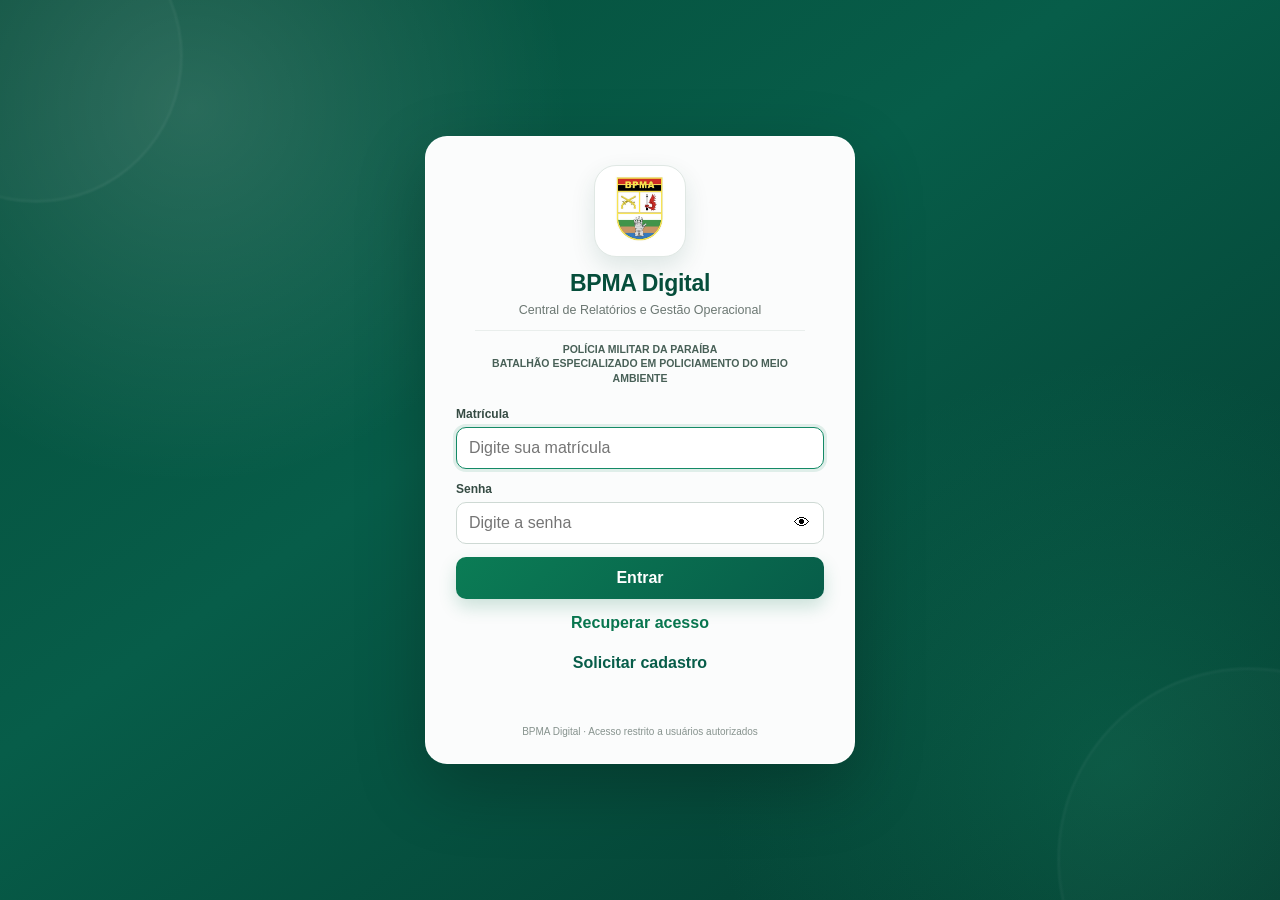
==== commit 799ab6de: "BPMA Digital 4.0.15" ====
--- a/index.html
+++ b/index.html
@@ -96,7 +96,6 @@
   cursor:pointer;padding:8px;border-radius:8px;transition:background .2s ease
 }
 .eye:hover{background:#eef5f2}
-.eye svg{width:22px;height:22px;display:block;fill:none;stroke:#31584c;stroke-width:1.8;stroke-linecap:round;stroke-linejoin:round}
 .caps-warning{
   display:none;margin:-5px 0 10px;color:#8a6500;background:#fff7dd;border:1px solid #ead898;
   border-radius:8px;padding:7px 9px;font-size:10.5px;font-weight:800
@@ -649,7 +648,7 @@
       <label for="loginPass">Senha</label>
       <div class="password-wrap">
         <input id="loginPass" type="password" autocomplete="current-password" placeholder="Digite a senha">
-        <button class="eye" id="togglePass" type="button" title="Mostrar ou ocultar senha"><svg viewBox="0 0 24 24" aria-hidden="true"><path d="M2.5 12s3.5-6 9.5-6 9.5 6 9.5 6-3.5 6-9.5 6-9.5-6-9.5-6Z"/><circle cx="12" cy="12" r="2.7"/></svg></button>
+        <button class="eye" id="togglePass" type="button" title="Mostrar ou ocultar senha">👁</button>
       </div>
     </div>
 
@@ -2144,8 +2143,16 @@
 
 function confirmAdminPermanentDelete(r){
   if(session.role!=='admin') return true;
-  const numero=String(r?.numero||r?.tipo||'relatório').trim();
-  return confirm(`Excluir este relatório?\n\n${numero}\n\nA exclusão é definitiva e não poderá ser desfeita.`);
+  const numero=String(r?.numero||'').trim();
+  const typed=prompt(
+    `EXCLUSÃO DEFINITIVA\n\nRelatório: ${numero||r?.tipo||''}\nTipo: ${r?.tipo||''}\nStatus: ${r?.status||''}\n\nEsta ação não pode ser desfeita. Para confirmar, digite exatamente o número do relatório:`
+  );
+  if(typed===null) return false;
+  if(String(typed).trim()!==numero){
+    alert('Número diferente. O relatório não foi excluído.');
+    return false;
+  }
+  return confirm(`Confirmar exclusão definitiva de ${numero}?`);
 }
 
 async function deleteReport(id){
@@ -2486,7 +2493,7 @@
 });
 togglePass.onclick=()=>{
   loginPass.type=loginPass.type==='password'?'text':'password';
-  togglePass.innerHTML=loginPass.type==='password'?`<svg viewBox="0 0 24 24" aria-hidden="true"><path d="M2.5 12s3.5-6 9.5-6 9.5 6 9.5 6-3.5 6-9.5 6-9.5-6-9.5-6Z"/><circle cx="12" cy="12" r="2.7"/></svg>`:`<svg viewBox="0 0 24 24" aria-hidden="true"><path d="M3 3l18 18"/><path d="M10.6 6.1A10.9 10.9 0 0 1 12 6c6 0 9.5 6 9.5 6a17 17 0 0 1-2.3 3.1M6.2 6.2C3.8 8 2.5 12 2.5 12s3.5 6 9.5 6a10 10 0 0 0 3.2-.5"/><path d="M9.8 9.8a3 3 0 0 0 4.4 4.4"/></svg>`;
+  togglePass.textContent=loginPass.type==='password'?'👁':'🙈';
   loginPass.focus();
 };
 logoutBtn.onclick=logout;menuBtn.onclick=()=>sidebar.classList.toggle('open');
